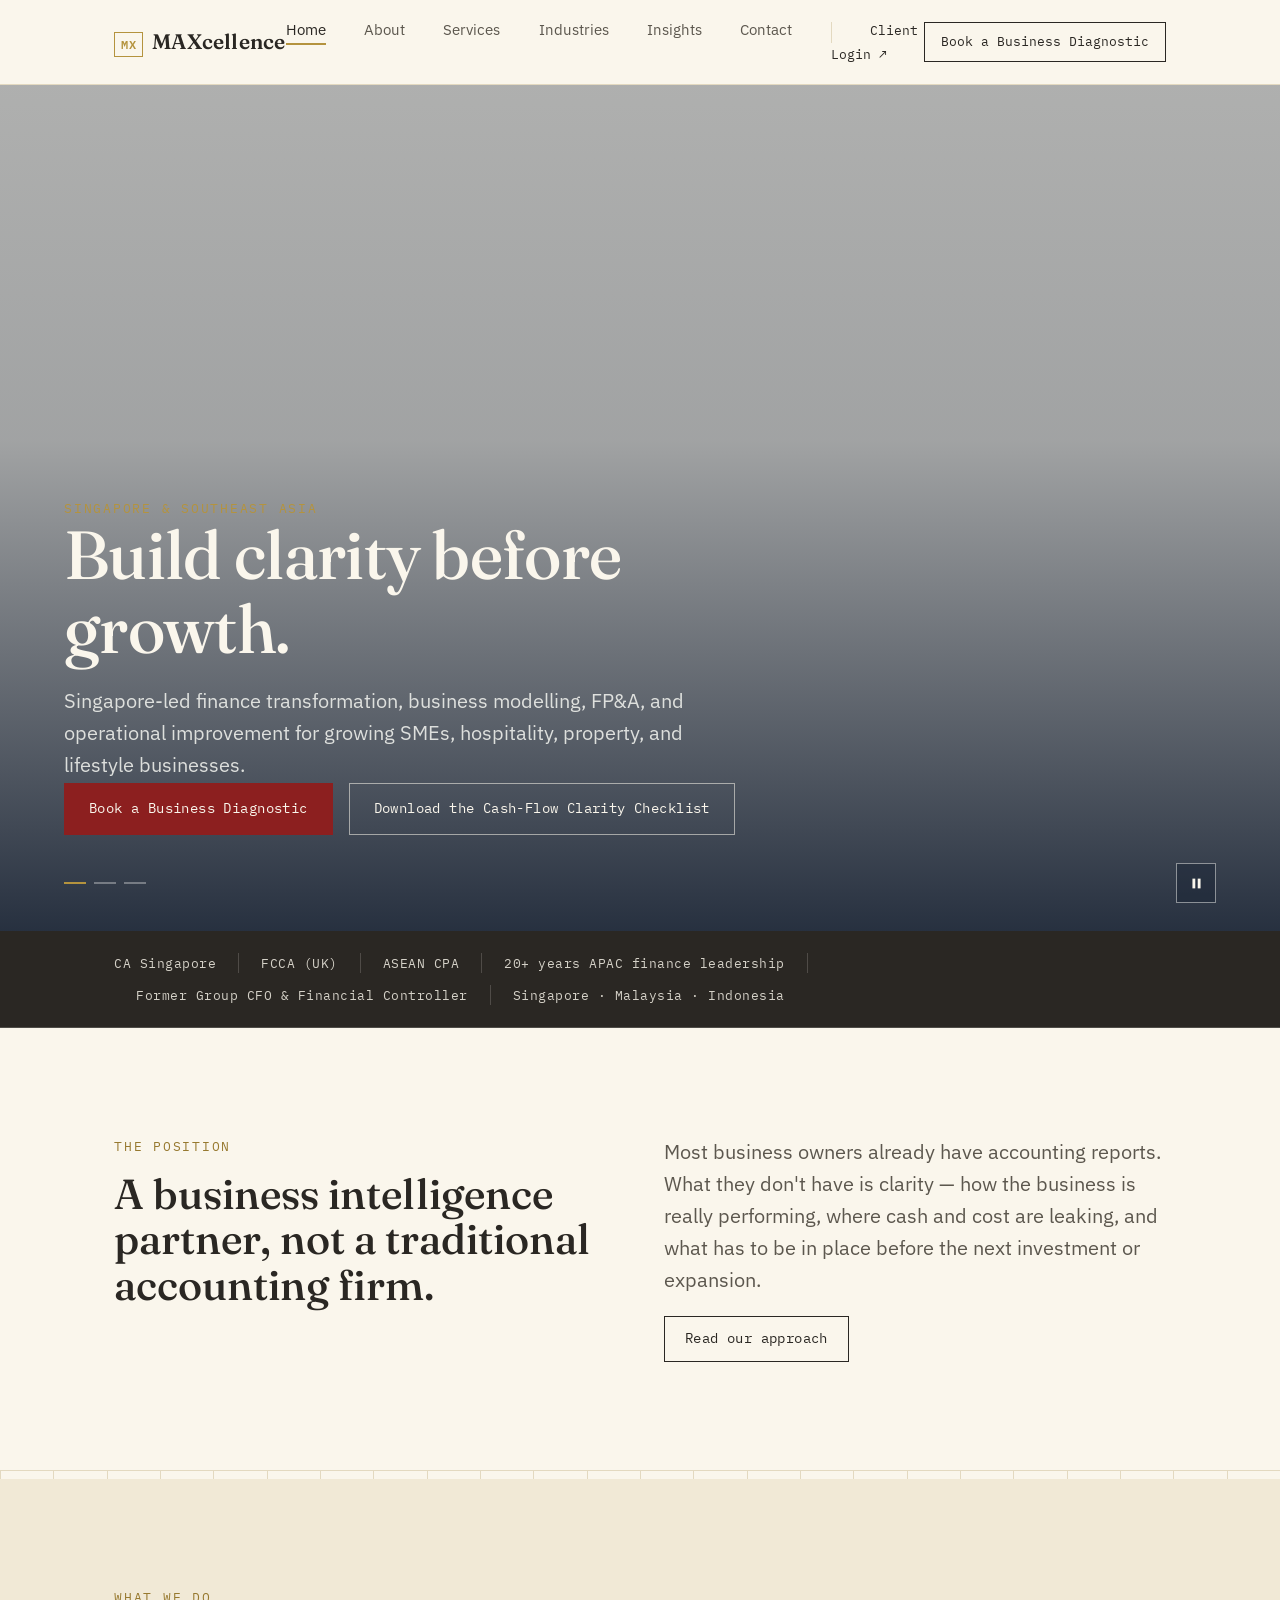
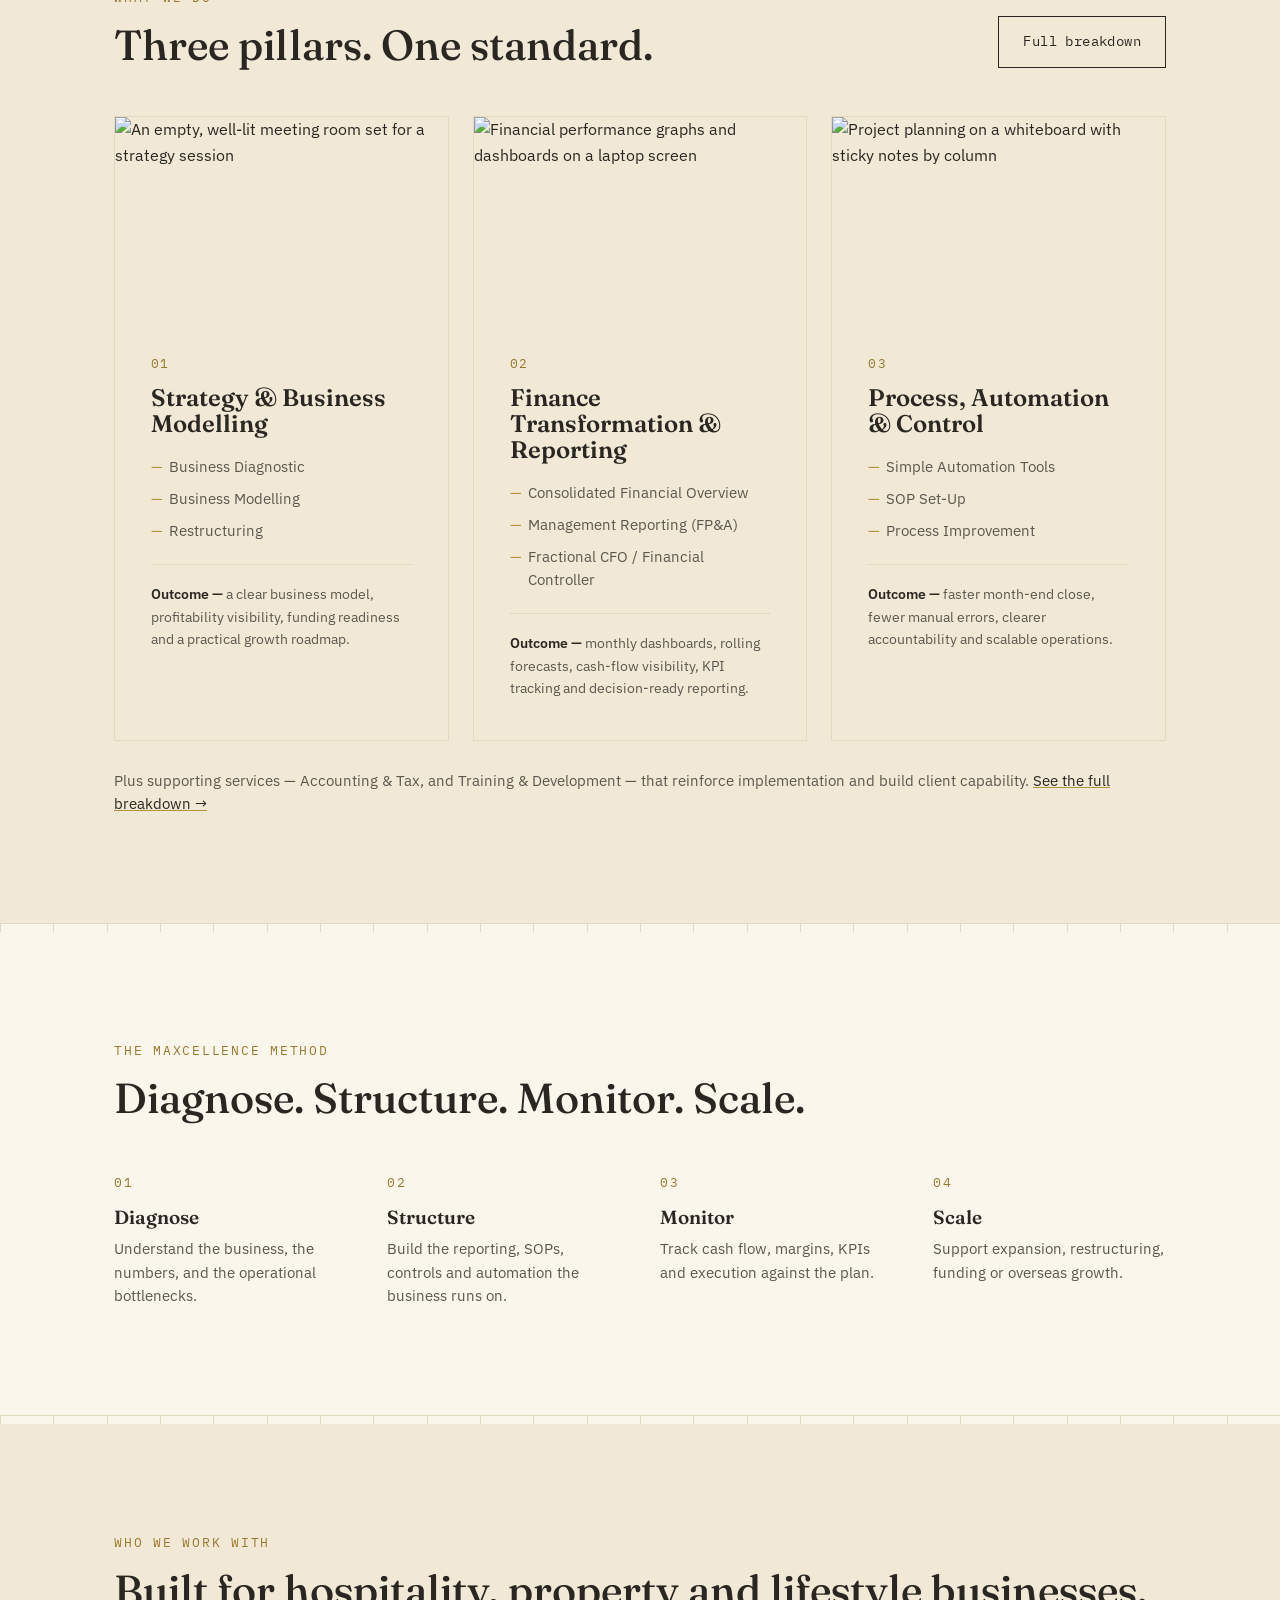
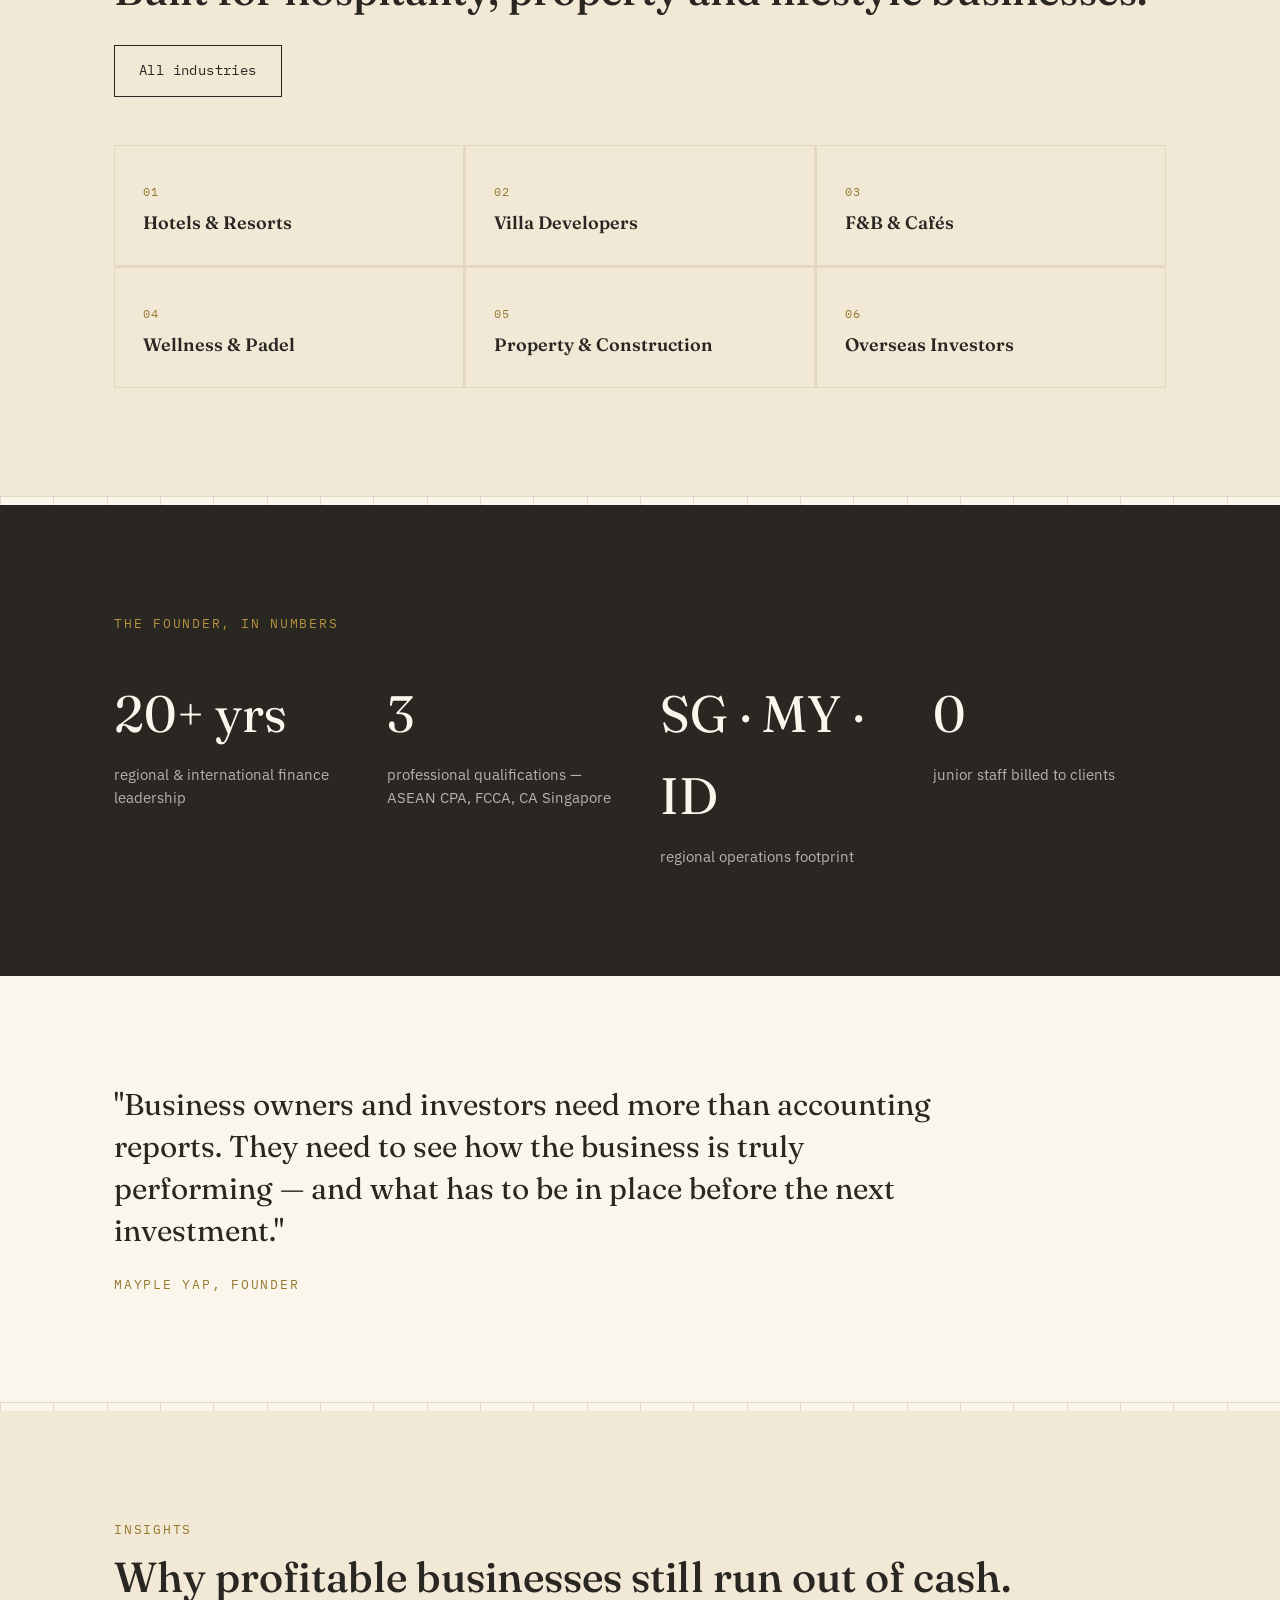
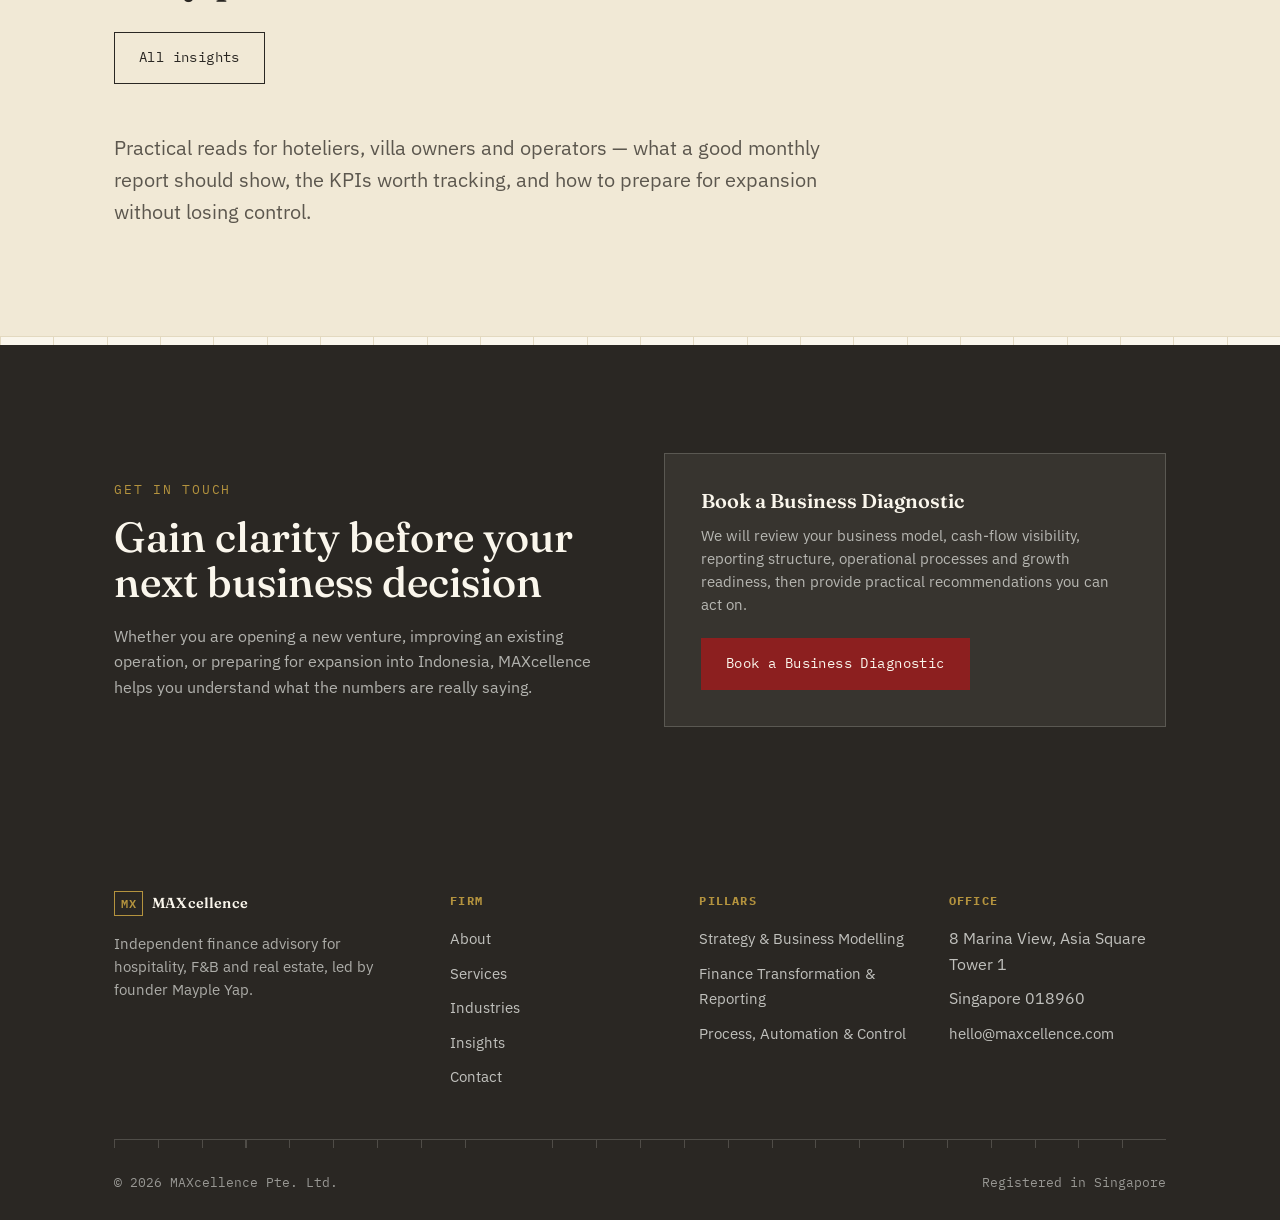
==== index.html @ e2c7b76f "update with photos update with photos" ====
<!DOCTYPE html>
<html lang="en">
<head>
<meta charset="UTF-8">
<meta name="viewport" content="width=device-width, initial-scale=1.0">
<title>MAXcellence — Build Clarity Before Growth</title>
<meta name="description" content="MAXcellence is an independent finance advisory founded by Mayple Yap, helping hoteliers, villa owners, F&amp;B operators and real estate investors build stronger business models and clearer reporting.">
<link rel="stylesheet" href="styles.css">
</head>
<body>

<nav class="site-nav">
  <div class="wrap">
    <a href="index.html" class="brand"><span class="mark">MX</span>MAXcellence</a>
    <ul class="nav-links">
      <li><a href="index.html" class="active">Home</a></li>
      <li><a href="about.html">About</a></li>
      <li><a href="services.html">Services</a></li>
      <li><a href="industries.html">Industries</a></li>
      <li><a href="insights.html">Insights</a></li>
      <li><a href="contact.html">Contact</a></li>
      <li><a href="https://customer.maxcellence.com.sg" target="_blank" rel="noopener" class="nav-login-link">Client Login ↗</a></li>
    </ul>
    <a href="contact.html" class="nav-cta">Book a Business Diagnostic</a>
    <button class="nav-toggle" aria-label="Toggle menu" aria-expanded="false"><span></span><span></span><span></span></button>
  </div>
</nav>

<!-- HERO — three-photo crossfade, full width -->
<header class="hero" id="hero">
  <div class="hero-slide active" style="background-image:url('https://images.unsplash.com/photo-1537136102161-ea2262437412?auto=format&fit=crop&w=2400&q=80');"></div>
  <div class="hero-slide" style="background-image:url('https://images.unsplash.com/photo-1517048676732-d65bc937f952?auto=format&fit=crop&w=2400&q=80');"></div>
  <div class="hero-slide" style="background-image:url('https://images.unsplash.com/photo-1521791136064-7986c2920216?auto=format&fit=crop&w=2400&q=80');"></div>

  <div class="hero-caption">
    <div class="caption-item active">
      <p class="eyebrow on-dark">Singapore &amp; Southeast Asia</p>
      <h1>Build clarity before growth.</h1>
      <p class="lede on-dark">Singapore-led finance transformation, business modelling, FP&amp;A, and operational improvement for growing SMEs, hospitality, property, and lifestyle businesses.</p>
    </div>
    <div class="caption-item">
      <p class="eyebrow on-dark">How Mayple works</p>
      <h1>Every number, explained in plain terms.</h1>
      <p class="lede on-dark">No reports handed off and left unexplained. Every engagement is led personally by the founder — no juniors, no handoffs — until the numbers make sense.</p>
    </div>
    <div class="caption-item">
      <p class="eyebrow on-dark">The founder</p>
      <h1>Two decades of finance leadership, on your side.</h1>
      <p class="lede on-dark">From feasibility studies to fundraising support, every engagement is practical, strategic and implementation-driven — start to finish.</p>
    </div>
  </div>

  <div class="hero-cta">
    <a href="contact.html" class="btn cta-red">Book a Business Diagnostic</a>
    <a href="contact.html#checklist" class="btn outline-on-dark">Download the Cash-Flow Clarity Checklist</a>
  </div>

  <div class="hero-controls">
    <div class="hero-dots">
      <button type="button" class="active" aria-label="Show slide 1"></button>
      <button type="button" aria-label="Show slide 2"></button>
      <button type="button" aria-label="Show slide 3"></button>
    </div>
    <button type="button" class="hero-toggle" id="heroToggle" aria-label="Pause slideshow" aria-pressed="false">
      <svg class="icon-pause" viewBox="0 0 16 16"><rect x="3" y="2" width="3.5" height="12"></rect><rect x="9.5" y="2" width="3.5" height="12"></rect></svg>
      <svg class="icon-play" viewBox="0 0 16 16" style="display:none;"><polygon points="4,2 14,8 4,14"></polygon></svg>
    </button>
  </div>
</header>

<!-- TRUST STRIP -->
<div class="trust-strip">
  <div class="wrap">
    <span>CA Singapore</span>
    <span>FCCA (UK)</span>
    <span>ASEAN CPA</span>
    <span>20+ years APAC finance leadership</span>
    <span>Former Group CFO &amp; Financial Controller</span>
    <span>Singapore · Malaysia · Indonesia</span>
  </div>
</div>

<!-- STANCE -->
<section>
  <div class="wrap grid-2">
    <div class="reveal">
      <p class="eyebrow">The position</p>
      <h2 style="margin-top:16px;">A business intelligence partner, not a traditional accounting firm.</h2>
    </div>
    <div class="reveal">
      <p class="lede">Most business owners already have accounting reports. What they don't have is clarity — how the business is really performing, where cash and cost are leaking, and what has to be in place before the next investment or expansion.</p>
      <p style="margin-top:20px;"><a href="about.html" class="btn" style="padding:11px 20px;">Read our approach</a></p>
    </div>
  </div>
</section>

<div class="ledger"></div>

<!-- PILLARS -->
<section class="section-alt">
  <div class="wrap">
    <div class="section-head reveal">
      <div>
        <p class="eyebrow">What we do</p>
        <h2 style="margin-top:16px;">Three pillars. One standard.</h2>
      </div>
      <a href="services.html" class="btn">Full breakdown</a>
    </div>

    <div class="grid-3" style="background:transparent; gap:24px;">
      <div class="pillar-card reveal">
        <div class="pillar-photo">
          <img src="https://images.unsplash.com/photo-1637665599155-abfcf9fc3f78?auto=format&fit=crop&w=1200&q=80" alt="An empty, well-lit meeting room set for a strategy session" loading="lazy">
        </div>
        <div class="pillar-body">
          <span class="pillar-num">01</span>
          <h3 style="margin-top:12px;">Strategy &amp; Business Modelling</h3>
          <ul>
            <li>Business Diagnostic</li>
            <li>Business Modelling</li>
            <li>Restructuring</li>
          </ul>
          <p class="pillar-outcome"><b>Outcome —</b> a clear business model, profitability visibility, funding readiness and a practical growth roadmap.</p>
        </div>
      </div>
      <div class="pillar-card reveal">
        <div class="pillar-photo">
          <img src="https://images.unsplash.com/photo-1551288049-bebda4e38f71?auto=format&fit=crop&w=1200&q=80" alt="Financial performance graphs and dashboards on a laptop screen" loading="lazy">
        </div>
        <div class="pillar-body">
          <span class="pillar-num">02</span>
          <h3 style="margin-top:12px;">Finance Transformation &amp; Reporting</h3>
          <ul>
            <li>Consolidated Financial Overview</li>
            <li>Management Reporting (FP&amp;A)</li>
            <li>Fractional CFO / Financial Controller</li>
          </ul>
          <p class="pillar-outcome"><b>Outcome —</b> monthly dashboards, rolling forecasts, cash-flow visibility, KPI tracking and decision-ready reporting.</p>
        </div>
      </div>
      <div class="pillar-card reveal">
        <div class="pillar-photo">
          <img src="https://images.unsplash.com/photo-1677506048148-0c914dd8197b?auto=format&fit=crop&w=1200&q=80" alt="Project planning on a whiteboard with sticky notes by column" loading="lazy">
        </div>
        <div class="pillar-body">
          <span class="pillar-num">03</span>
          <h3 style="margin-top:12px;">Process, Automation &amp; Control</h3>
          <ul>
            <li>Simple Automation Tools</li>
            <li>SOP Set-Up</li>
            <li>Process Improvement</li>
          </ul>
          <p class="pillar-outcome"><b>Outcome —</b> faster month-end close, fewer manual errors, clearer accountability and scalable operations.</p>
        </div>
      </div>
    </div>

    <p style="margin-top:28px; color:var(--slate); font-size:14.5px;">Plus supporting services — Accounting &amp; Tax, and Training &amp; Development — that reinforce implementation and build client capability. <a href="services.html" style="color:var(--ink); text-decoration:underline; text-decoration-color:var(--brass);">See the full breakdown →</a></p>
  </div>
</section>

<div class="ledger"></div>

<!-- HOW WE WORK -->
<section>
  <div class="wrap">
    <div class="section-head reveal">
      <div>
        <p class="eyebrow">The MAXcellence Method</p>
        <h2 style="margin-top:16px;">Diagnose. Structure. Monitor. Scale.</h2>
      </div>
    </div>
    <div class="grid-4">
      <div class="reveal">
        <span class="eyebrow">01</span>
        <h3 style="margin-top:12px; font-size:19px;">Diagnose</h3>
        <p style="margin-top:10px; color:var(--slate); font-size:14.5px;">Understand the business, the numbers, and the operational bottlenecks.</p>
      </div>
      <div class="reveal">
        <span class="eyebrow">02</span>
        <h3 style="margin-top:12px; font-size:19px;">Structure</h3>
        <p style="margin-top:10px; color:var(--slate); font-size:14.5px;">Build the reporting, SOPs, controls and automation the business runs on.</p>
      </div>
      <div class="reveal">
        <span class="eyebrow">03</span>
        <h3 style="margin-top:12px; font-size:19px;">Monitor</h3>
        <p style="margin-top:10px; color:var(--slate); font-size:14.5px;">Track cash flow, margins, KPIs and execution against the plan.</p>
      </div>
      <div class="reveal">
        <span class="eyebrow">04</span>
        <h3 style="margin-top:12px; font-size:19px;">Scale</h3>
        <p style="margin-top:10px; color:var(--slate); font-size:14.5px;">Support expansion, restructuring, funding or overseas growth.</p>
      </div>
    </div>
  </div>
</section>

<div class="ledger"></div>

<!-- INDUSTRIES -->
<section class="section-alt">
  <div class="wrap">
    <div class="section-head reveal">
      <div>
        <p class="eyebrow">Who we work with</p>
        <h2 style="margin-top:16px;">Built for hospitality, property and lifestyle businesses.</h2>
      </div>
      <a href="industries.html" class="btn">All industries</a>
    </div>
    <div class="grid-3" style="background:transparent; gap:1px; background-color:var(--line);">
      <div class="industry-tile reveal"><span class="tile-num">01</span><h3 style="margin-top:10px; font-size:18px;">Hotels &amp; Resorts</h3></div>
      <div class="industry-tile reveal"><span class="tile-num">02</span><h3 style="margin-top:10px; font-size:18px;">Villa Developers</h3></div>
      <div class="industry-tile reveal"><span class="tile-num">03</span><h3 style="margin-top:10px; font-size:18px;">F&amp;B &amp; Cafés</h3></div>
      <div class="industry-tile reveal"><span class="tile-num">04</span><h3 style="margin-top:10px; font-size:18px;">Wellness &amp; Padel</h3></div>
      <div class="industry-tile reveal"><span class="tile-num">05</span><h3 style="margin-top:10px; font-size:18px;">Property &amp; Construction</h3></div>
      <div class="industry-tile reveal"><span class="tile-num">06</span><h3 style="margin-top:10px; font-size:18px;">Overseas Investors</h3></div>
    </div>
  </div>
</section>

<div class="ledger"></div>

<!-- PROOF -->
<section class="section-dark">
  <div class="wrap">
    <p class="eyebrow on-dark reveal">The founder, in numbers</p>
    <div class="grid-4" style="margin-top:40px;">
      <div class="reveal">
        <p style="font-family:var(--display); font-size:clamp(36px,4vw,52px); color:var(--paper);">20+ yrs</p>
        <p class="slate-on-dark" style="margin-top:8px; font-size:14.5px;">regional &amp; international finance leadership</p>
      </div>
      <div class="reveal">
        <p style="font-family:var(--display); font-size:clamp(36px,4vw,52px); color:var(--paper);">3</p>
        <p class="slate-on-dark" style="margin-top:8px; font-size:14.5px;">professional qualifications — ASEAN CPA, FCCA, CA Singapore</p>
      </div>
      <div class="reveal">
        <p style="font-family:var(--display); font-size:clamp(36px,4vw,52px); color:var(--paper);">SG · MY · ID</p>
        <p class="slate-on-dark" style="margin-top:8px; font-size:14.5px;">regional operations footprint</p>
      </div>
      <div class="reveal">
        <p style="font-family:var(--display); font-size:clamp(36px,4vw,52px); color:var(--paper);">0</p>
        <p class="slate-on-dark" style="margin-top:8px; font-size:14.5px;">junior staff billed to clients</p>
      </div>
    </div>
  </div>
</section>

<!-- QUOTE -->
<section>
  <div class="wrap">
    <div class="reveal" style="max-width:820px;">
      <p style="font-family:var(--display); font-size:clamp(22px,2.6vw,30px); line-height:1.4; color:var(--ink);">"Business owners and investors need more than accounting reports. They need to see how the business is truly performing — and what has to be in place before the next investment."</p>
      <p class="eyebrow" style="margin-top:22px;">Mayple Yap, Founder</p>
    </div>
  </div>
</section>

<div class="ledger"></div>

<!-- INSIGHTS TEASER -->
<section class="section-alt">
  <div class="wrap">
    <div class="section-head reveal">
      <div>
        <p class="eyebrow">Insights</p>
        <h2 style="margin-top:16px;">Why profitable businesses still run out of cash.</h2>
      </div>
      <a href="insights.html" class="btn">All insights</a>
    </div>
    <p class="lede reveal">Practical reads for hoteliers, villa owners and operators — what a good monthly report should show, the KPIs worth tracking, and how to prepare for expansion without losing control.</p>
  </div>
</section>

<div class="ledger"></div>

<!-- CTA — exact copy from the brief -->
<section class="section-dark">
  <div class="wrap grid-2" style="align-items:center;">
    <div class="reveal">
      <p class="eyebrow on-dark">Get in touch</p>
      <h2 style="margin-top:16px; color:var(--paper);">Gain clarity before your next business decision</h2>
      <p class="slate-on-dark" style="margin-top:18px; max-width:48ch;">Whether you are opening a new venture, improving an existing operation, or preparing for expansion into Indonesia, MAXcellence helps you understand what the numbers are really saying.</p>
    </div>
    <div class="reveal" style="background:rgba(250,246,236,0.06); border:1px solid var(--line-dark); padding:36px;">
      <h3 style="color:var(--paper); font-size:20px;">Book a Business Diagnostic</h3>
      <p class="slate-on-dark" style="margin-top:12px; font-size:14.5px;">We will review your business model, cash-flow visibility, reporting structure, operational processes and growth readiness, then provide practical recommendations you can act on.</p>
      <a href="contact.html" class="btn cta-red" style="margin-top:22px;">Book a Business Diagnostic</a>
    </div>
  </div>
</section>

<footer class="site-footer">
  <div class="wrap">
    <div class="footer-grid">
      <div>
        <a href="index.html" class="brand" style="color:var(--paper);"><span class="mark">MX</span>MAXcellence</a>
        <p style="margin-top:16px; color:rgba(243,244,240,0.65); font-size:14.5px; max-width:32ch;">Independent finance advisory for hospitality, F&amp;B and real estate, led by founder Mayple Yap.</p>
      </div>
      <div>
        <h4>Firm</h4>
        <ul>
          <li><a href="about.html">About</a></li>
          <li><a href="services.html">Services</a></li>
          <li><a href="industries.html">Industries</a></li>
          <li><a href="insights.html">Insights</a></li>
          <li><a href="contact.html">Contact</a></li>
        </ul>
      </div>
      <div>
        <h4>Pillars</h4>
        <ul>
          <li><a href="services.html">Strategy &amp; Business Modelling</a></li>
          <li><a href="services.html">Finance Transformation &amp; Reporting</a></li>
          <li><a href="services.html">Process, Automation &amp; Control</a></li>
        </ul>
      </div>
      <div>
        <h4>Office</h4>
        <ul>
          <li style="color:rgba(243,244,240,0.75);">8 Marina View, Asia Square Tower 1</li>
          <li style="color:rgba(243,244,240,0.75);">Singapore 018960</li>
          <li><a href="mailto:hello@maxcellence.com">hello@maxcellence.com</a></li>
        </ul>
      </div>
    </div>
    <div class="ledger on-dark"></div>
    <div class="footer-bottom">
      <span>© 2026 MAXcellence Pte. Ltd.</span>
      <span>Registered in Singapore</span>
    </div>
  </div>
</footer>

<script src="script.js"></script>
</body>
</html>
---- styles.css ----
/* ============================================================
   MAXCELLENCE — design system
   Deep charcoal + champagne gold on warm ivory, with a single
   corporate-red accent reserved for primary CTAs and ticks.
   Fraunces / IBM Plex Sans / Mono.
   ============================================================ */

@import url('https://fonts.googleapis.com/css2?family=Fraunces:opsz,wght@9..144,400;9..144,500;9..144,600&family=IBM+Plex+Sans:wght@400;500;600&family=IBM+Plex+Mono:wght@400;500&display=swap');

:root{
  --ink:        #2A2723;  /* deep charcoal — text, logo, nav, dark sections */
  --steel:      #443F37;  /* charcoal hover shade */
  --paper:      #FAF6EC;  /* warm ivory background */
  --paper-alt:  #F1E9D6;  /* deeper ivory for alt sections */
  --brass:      #B4933E;  /* champagne gold — dividers, premium highlights */
  --brass-dim:  #97792F;
  --red:        #8C1F1F;  /* corporate red — single accent, primary CTA only */
  --red-dim:    #6E1818;
  --slate:      #5C574E;
  --white:      #FFFFFF;
  --line:       #E3D9C0;
  --line-dark:  rgba(250,246,236,0.18);

  --display: 'Fraunces', serif;
  --body:    'IBM Plex Sans', sans-serif;
  --mono:    'IBM Plex Mono', monospace;

  --max: 1180px;
  --pad: clamp(24px, 5vw, 64px);
}

*, *::before, *::after{ box-sizing: border-box; }
html{ scroll-behavior: smooth; }

body{
  margin: 0;
  background: var(--paper);
  color: var(--ink);
  font-family: var(--body);
  font-size: 16px;
  line-height: 1.6;
  -webkit-font-smoothing: antialiased;
}

img{ max-width: 100%; display: block; }
a{ color: inherit; }

::selection{ background: var(--brass); color: var(--white); }

:focus-visible{
  outline: 2px solid var(--brass);
  outline-offset: 3px;
}

@media (prefers-reduced-motion: reduce){
  *{ animation-duration: 0.001ms !important; animation-iteration-count: 1 !important; transition-duration: 0.001ms !important; scroll-behavior: auto !important; }
}

.wrap{
  max-width: var(--max);
  margin: 0 auto;
  padding-left: var(--pad);
  padding-right: var(--pad);
}

/* ---------- ledger rule — signature divider ----------
   A thin rule with tick marks, standing in for the ruled
   lines of a ledger / docket page. Used wherever the page
   turns from one section of the record to the next. */
.ledger{
  --ticks: 24;
  height: 9px;
  width: 100%;
  background-image: repeating-linear-gradient(
    to right,
    var(--line) 0, var(--line) 1px,
    transparent 1px, transparent calc(100% / var(--ticks))
  );
  background-position: top left;
  background-repeat: no-repeat;
  background-size: 100% 9px;
  border-top: 1px solid var(--line);
  margin: 0;
}
.ledger.on-dark{ border-top-color: var(--line-dark); background-image: repeating-linear-gradient(to right, var(--line-dark) 0, var(--line-dark) 1px, transparent 1px, transparent calc(100% / var(--ticks))); }

/* ---------- eyebrow / index labels ---------- */
.eyebrow{
  font-family: var(--mono);
  font-size: 12.5px;
  letter-spacing: 0.14em;
  text-transform: uppercase;
  color: var(--brass-dim);
}
.eyebrow.on-dark{ color: var(--brass); }

/* ---------- nav ---------- */
.site-nav{
  position: sticky;
  top: 0;
  z-index: 50;
  background: var(--paper);
  border-bottom: 1px solid var(--line);
}
.site-nav .wrap{
  display: flex;
  align-items: center;
  justify-content: space-between;
  height: 84px;
}
.brand{
  font-family: var(--display);
  font-size: 21px;
  font-weight: 600;
  letter-spacing: 0.01em;
  text-decoration: none;
  color: var(--ink);
  display: flex;
  align-items: baseline;
  gap: 9px;
}
.brand .mark{
  font-family: var(--mono);
  font-size: 12px;
  color: var(--brass);
  border: 1px solid var(--brass);
  padding: 2px 6px;
  letter-spacing: 0.05em;
}
.nav-links{
  display: flex;
  gap: clamp(20px, 3vw, 40px);
  list-style: none;
  margin: 0; padding: 0;
  font-size: 14.5px;
}
.nav-links a{
  text-decoration: none;
  color: var(--slate);
  position: relative;
  padding-bottom: 4px;
  transition: color 0.2s ease;
}
.nav-links a:hover{ color: var(--ink); }
.nav-links a.active{ color: var(--ink); }
.nav-links a.active::after{
  content: '';
  position: absolute;
  left: 0; right: 0; bottom: -2px;
  height: 2px;
  background: var(--brass);
}
.nav-login-link{
  font-family: var(--mono) !important;
  font-size: 13px !important;
  color: var(--ink) !important;
  border-left: 1px solid var(--line);
  padding-left: clamp(20px, 3vw, 40px) !important;
}
.nav-login-link:hover{ color: var(--red) !important; }
@media (max-width: 860px){
  .nav-login-link{ border-left: none; padding-left: 0 !important; }
}
.nav-cta{
  font-family: var(--mono);
  font-size: 13px;
  text-decoration: none;
  color: var(--ink);
  border: 1px solid var(--ink);
  padding: 9px 16px;
  transition: background 0.2s ease, color 0.2s ease;
  white-space: nowrap;
}
.nav-cta:hover{ background: var(--ink); color: var(--paper); }

.nav-toggle{
  display: none;
  background: none;
  border: 1px solid var(--line);
  width: 40px; height: 40px;
  cursor: pointer;
  flex-direction: column;
  align-items: center;
  justify-content: center;
  gap: 4px;
}
.nav-toggle span{ width: 18px; height: 1.5px; background: var(--ink); }

@media (max-width: 860px){
  .nav-links, .nav-cta{ display: none; }
  .nav-toggle{ display: flex; }
  .site-nav.open .nav-links{
    display: flex;
    flex-direction: column;
    position: absolute;
    top: 84px; left: 0; right: 0;
    background: var(--paper);
    border-bottom: 1px solid var(--line);
    padding: 24px var(--pad) 8px;
    gap: 18px;
  }
  .site-nav.open .nav-cta{
    display: inline-flex;
    margin: 0 var(--pad) 24px;
    position: absolute;
    top: calc(84px + 210px);
    left: 0;
    justify-content: center;
  }
}

/* ---------- headings / type scale ---------- */
h1, h2, h3{
  font-family: var(--display);
  font-weight: 500;
  color: var(--ink);
  margin: 0;
  line-height: 1.08;
}
h1{ font-size: clamp(40px, 6vw, 68px); font-weight: 500; letter-spacing: -0.01em; }
h2{ font-size: clamp(28px, 3.6vw, 42px); }
h3{ font-size: clamp(20px, 2vw, 24px); font-weight: 600; }
p{ margin: 0; }
.lede{
  font-size: clamp(17px, 1.6vw, 20px);
  color: var(--slate);
  max-width: 62ch;
}

/* ---------- buttons ---------- */
.btn{
  display: inline-flex;
  align-items: center;
  gap: 10px;
  font-family: var(--mono);
  font-size: 13.5px;
  letter-spacing: 0.03em;
  text-decoration: none;
  padding: 14px 24px;
  border: 1px solid var(--ink);
  color: var(--ink);
  transition: background 0.2s ease, color 0.2s ease, border-color 0.2s ease;
}
.btn:hover{ background: var(--ink); color: var(--paper); }
.btn.primary{ background: var(--ink); color: var(--paper); }
.btn.primary:hover{ background: var(--steel); border-color: var(--steel); }
.btn.on-dark{ border-color: var(--line-dark); color: var(--paper); }
.btn.on-dark:hover{ background: var(--paper); color: var(--ink); }
.btn.cta-red{ background: var(--red); border-color: var(--red); color: var(--paper); }
.btn.cta-red:hover{ background: var(--red-dim); border-color: var(--red-dim); }
.btn.outline-on-dark{ border-color: rgba(250,246,236,0.55); color: var(--paper); background: transparent; }
.btn.outline-on-dark:hover{ background: rgba(250,246,236,0.12); border-color: var(--paper); }

/* ---------- sections ---------- */
section{ padding: clamp(56px, 9vw, 108px) 0; }
.section-alt{ background: var(--paper-alt); }
.section-dark{ background: var(--ink); color: var(--paper); }
.section-dark .slate-on-dark{ color: rgba(243,244,240,0.68); }

.section-head{
  display: flex;
  justify-content: space-between;
  align-items: flex-end;
  gap: 32px;
  flex-wrap: wrap;
  margin-bottom: 48px;
}

/* ---------- footer ---------- */
.site-footer{
  background: var(--ink);
  color: var(--paper);
  padding: 56px 0 28px;
}
.footer-grid{
  display: grid;
  grid-template-columns: 1.4fr 1fr 1fr 1fr;
  gap: 32px;
  padding-bottom: 40px;
}
.footer-grid h4{
  font-family: var(--mono);
  font-size: 12px;
  letter-spacing: 0.1em;
  text-transform: uppercase;
  color: var(--brass);
  margin: 0 0 16px;
}
.footer-grid ul{ list-style: none; margin: 0; padding: 0; }
.footer-grid li{ margin-bottom: 9px; }
.footer-grid a{ text-decoration: none; color: rgba(243,244,240,0.75); font-size: 14.5px; transition: color 0.2s ease; }
.footer-grid a:hover{ color: var(--paper); }
.footer-bottom{
  display: flex;
  justify-content: space-between;
  align-items: center;
  padding-top: 24px;
  font-family: var(--mono);
  font-size: 12.5px;
  color: rgba(243,244,240,0.55);
  flex-wrap: wrap;
  gap: 12px;
}
@media (max-width: 760px){
  .footer-grid{ grid-template-columns: 1fr 1fr; }
}

/* ---------- reveal-on-scroll ---------- */
.reveal{
  opacity: 0;
  transform: translateY(14px);
  transition: opacity 0.7s ease, transform 0.7s ease;
}
.reveal.in{ opacity: 1; transform: translateY(0); }

/* ---------- utility ---------- */
.grid-2{ display: grid; grid-template-columns: 1fr 1fr; gap: 48px; }
.grid-3{ display: grid; grid-template-columns: repeat(3, 1fr); gap: 1px; background: var(--line); }
.grid-4{ display: grid; grid-template-columns: repeat(4, 1fr); gap: 40px; }
@media (max-width: 860px){
  .grid-2{ grid-template-columns: 1fr; }
  .grid-3{ grid-template-columns: 1fr; }
  .grid-4{ grid-template-columns: 1fr 1fr; }
}
@media (max-width: 560px){
  .grid-4{ grid-template-columns: 1fr; }
}

/* ============================================================
   HERO SLIDESHOW — full-width crossfading photos with per-slide
   captions. JS toggles an "active" class every 4s; CSS just
   handles the crossfade transition and control styling.
   ============================================================ */
.hero{
  position: relative;
  height: 94vh;
  min-height: 620px;
  max-height: 960px;
  overflow: hidden;
  color: var(--paper);
}
.hero-slide{
  position: absolute;
  inset: 0;
  background-size: cover;
  background-position: center;
  opacity: 0;
  transition: opacity 1s ease;
}
.hero-slide.active{ opacity: 1; }

.hero::before{
  content: '';
  position: absolute;
  inset: 0;
  background: linear-gradient(180deg, rgba(16,27,45,0.32) 0%, rgba(16,27,45,0.38) 42%, rgba(16,27,45,0.90) 100%);
  z-index: 1;
}

.hero-caption{ position: absolute; inset: 0; z-index: 2; }
.caption-item{
  position: absolute;
  inset: 0;
  display: flex;
  flex-direction: column;
  justify-content: flex-end;
  padding: var(--pad);
  padding-bottom: 150px;
  opacity: 0;
  transition: opacity 0.8s ease;
}
.caption-item.active{ opacity: 1; }
.caption-item h1{ color: var(--paper); max-width: 17ch; }
.caption-item .lede{ color: rgba(243,244,240,0.86); margin-top: 20px; max-width: 52ch; }

.hero-cta{
  position: absolute;
  left: 0; right: 0; bottom: 0;
  z-index: 3;
  padding: var(--pad);
  padding-top: 0;
  padding-bottom: 96px;
  display: flex;
  gap: 16px;
  flex-wrap: wrap;
}

/* controls row: dots (left) + play/pause (right) */
.hero-controls{
  position: absolute;
  left: 0; right: 0; bottom: 0;
  z-index: 4;
  padding: 0 var(--pad) 28px;
  display: flex;
  align-items: center;
  justify-content: space-between;
}
.hero-dots{ display: flex; gap: 8px; }
.hero-dots button{
  width: 22px; height: 2px;
  padding: 0;
  border: 0;
  background: rgba(243,244,240,0.35);
  cursor: pointer;
  transition: background 0.2s ease;
}
.hero-dots button.active{ background: var(--brass); }

.hero-toggle{
  width: 40px; height: 40px;
  border: 1px solid rgba(243,244,240,0.5);
  background: rgba(16,27,45,0.35);
  color: var(--paper);
  display: flex;
  align-items: center;
  justify-content: center;
  cursor: pointer;
  transition: background 0.2s ease, border-color 0.2s ease;
}
.hero-toggle:hover{ background: rgba(16,27,45,0.55); border-color: var(--paper); }
.hero-toggle svg{ width: 13px; height: 13px; fill: var(--paper); }

@media (max-width: 760px){
  .hero{ height: 100vh; min-height: 580px; }
  .caption-item{ padding-bottom: 168px; }
  .hero-cta{ padding-bottom: 108px; }
}

/* ---------- service showcase: alternating photo + copy ---------- */
.service-row{
  display: grid;
  grid-template-columns: 1fr 1fr;
  border-top: 1px solid var(--line);
}
.service-row:last-child{ border-bottom: 1px solid var(--line); }
.service-row .service-photo{ position: relative; min-height: 380px; overflow: hidden; }
.service-row .service-photo img{
  width: 100%; height: 100%;
  object-fit: cover;
  position: absolute; inset: 0;
}
.service-row .service-text{
  padding: 56px clamp(24px,5vw,64px);
  display: flex;
  flex-direction: column;
  justify-content: center;
}
.service-row.reverse .service-photo{ order: 2; }
.service-row.reverse .service-text{ order: 1; }

@media (max-width: 860px){
  .service-row, .service-row.reverse{ grid-template-columns: 1fr; }
  .service-row .service-photo, .service-row.reverse .service-photo{ order: 1; min-height: 260px; }
  .service-row .service-text, .service-row.reverse .service-text{ order: 2; padding: 40px var(--pad); }
}

/* ---------- trust strip: credentials bar below hero ---------- */
.trust-strip{
  background: var(--ink);
  border-bottom: 1px solid var(--line-dark);
}
.trust-strip .wrap{
  display: flex;
  flex-wrap: wrap;
  gap: 12px 0;
  padding-top: 22px;
  padding-bottom: 22px;
}
.trust-strip span{
  font-family: var(--mono);
  font-size: 12.5px;
  letter-spacing: 0.04em;
  color: rgba(250,246,236,0.82);
  padding: 0 22px;
  border-right: 1px solid var(--line-dark);
  white-space: nowrap;
}
.trust-strip span:last-child{ border-right: none; }
.trust-strip span:first-child{ padding-left: 0; }
@media (max-width: 860px){
  .trust-strip span{ padding: 0 14px; border-right: none; }
}

/* ---------- pillar cards (services overview) ---------- */
.pillar-card{
  background: var(--paper-alt);
  border: 1px solid var(--line);
  padding: 0 0 40px;
  display: flex;
  flex-direction: column;
  height: 100%;
  overflow: hidden;
}
.pillar-card .pillar-photo{
  aspect-ratio: 16/10;
  overflow: hidden;
}
.pillar-card .pillar-photo img{
  width: 100%; height: 100%;
  object-fit: cover;
  display: block;
}
.pillar-card .pillar-body{ padding: 28px 36px 0; display: flex; flex-direction: column; flex: 1; }
.pillar-card .pillar-num{
  font-family: var(--mono);
  font-size: 12.5px;
  color: var(--brass-dim);
  letter-spacing: 0.1em;
}
.pillar-card ul{ list-style: none; margin: 18px 0 0; padding: 0; display: flex; flex-direction: column; gap: 9px; }
.pillar-card li{ padding-left: 18px; position: relative; color: var(--slate); font-size: 14.5px; }
.pillar-card li::before{ content: '—'; position: absolute; left: 0; color: var(--brass); }
.pillar-card .pillar-outcome{
  margin-top: 22px;
  padding-top: 18px;
  border-top: 1px solid var(--line);
  font-size: 14px;
  color: var(--slate);
}
.pillar-card .pillar-outcome b{ color: var(--ink); font-weight: 600; }

/* ---------- industry tiles ---------- */
.industry-tile{
  background: var(--paper-alt);
  border: 1px solid var(--line);
  padding: 32px 28px;
  transition: border-color 0.2s ease, background 0.2s ease;
}
.industry-tile:hover{ border-color: var(--brass); background: var(--white); }
.industry-tile .tile-num{
  font-family: var(--mono);
  font-size: 12px;
  color: var(--brass-dim);
  letter-spacing: 0.08em;
}

/* ---------- insight / article cards ---------- */
.insight-card{
  border-top: 1px solid var(--line);
  padding: 30px 0;
  display: grid;
  grid-template-columns: 100px 1fr;
  gap: 24px;
  align-items: baseline;
}
.insight-card:last-child{ border-bottom: 1px solid var(--line); }
.insight-card .insight-tag{
  font-family: var(--mono);
  font-size: 12px;
  color: var(--brass-dim);
  letter-spacing: 0.06em;
}
@media (max-width: 640px){
  .insight-card{ grid-template-columns: 1fr; gap: 8px; }
}
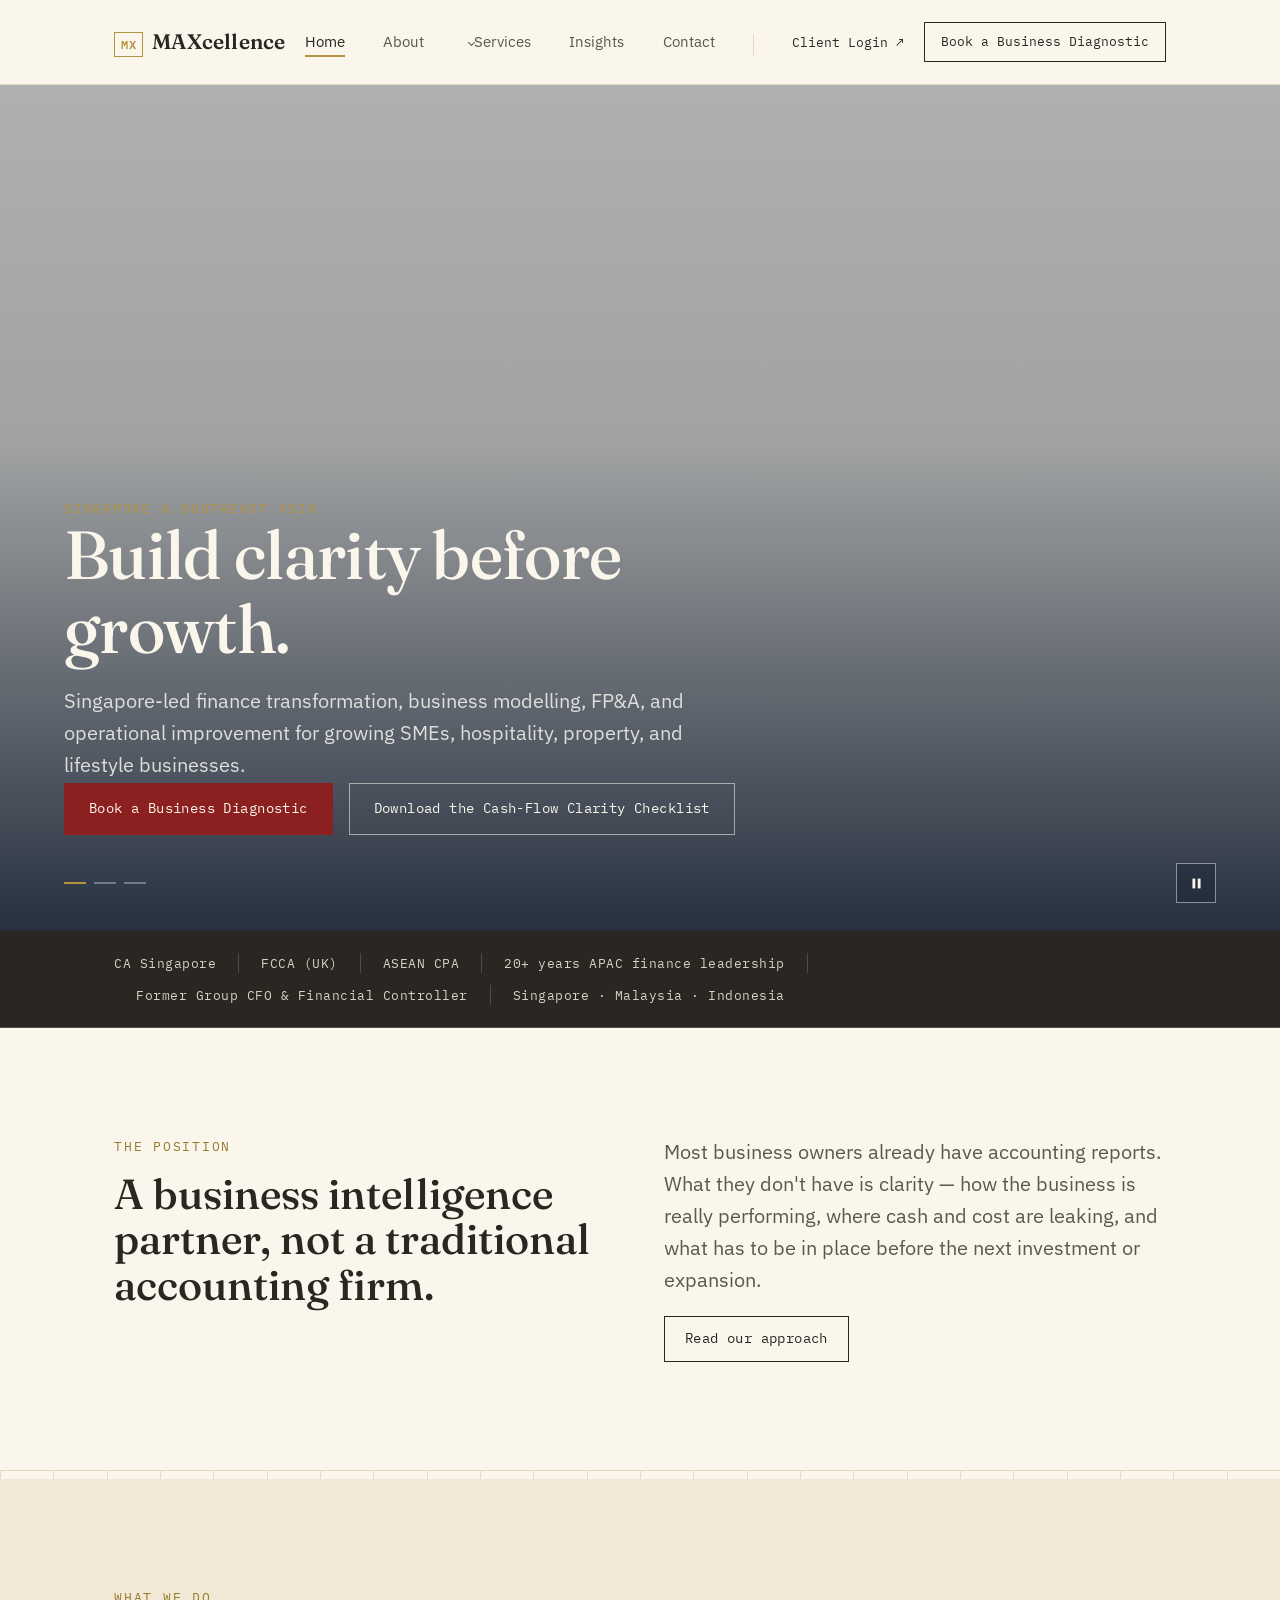
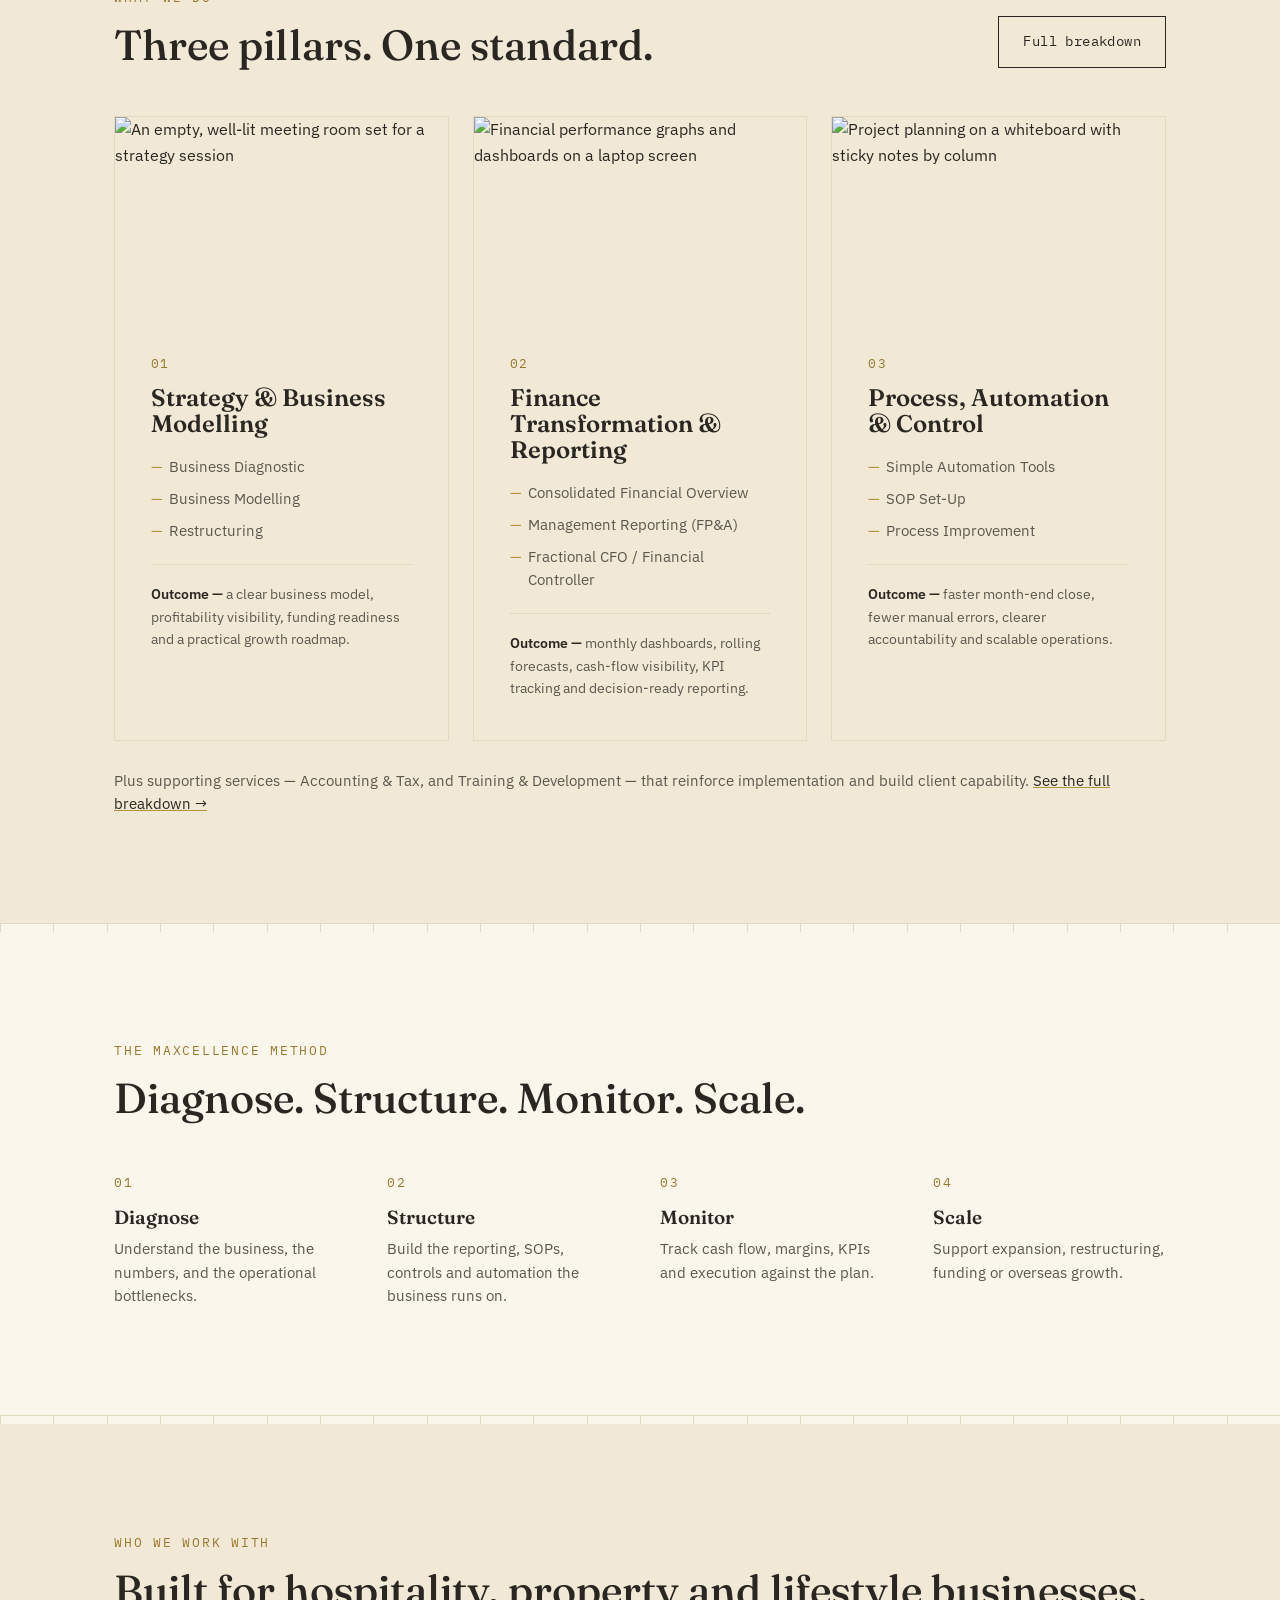
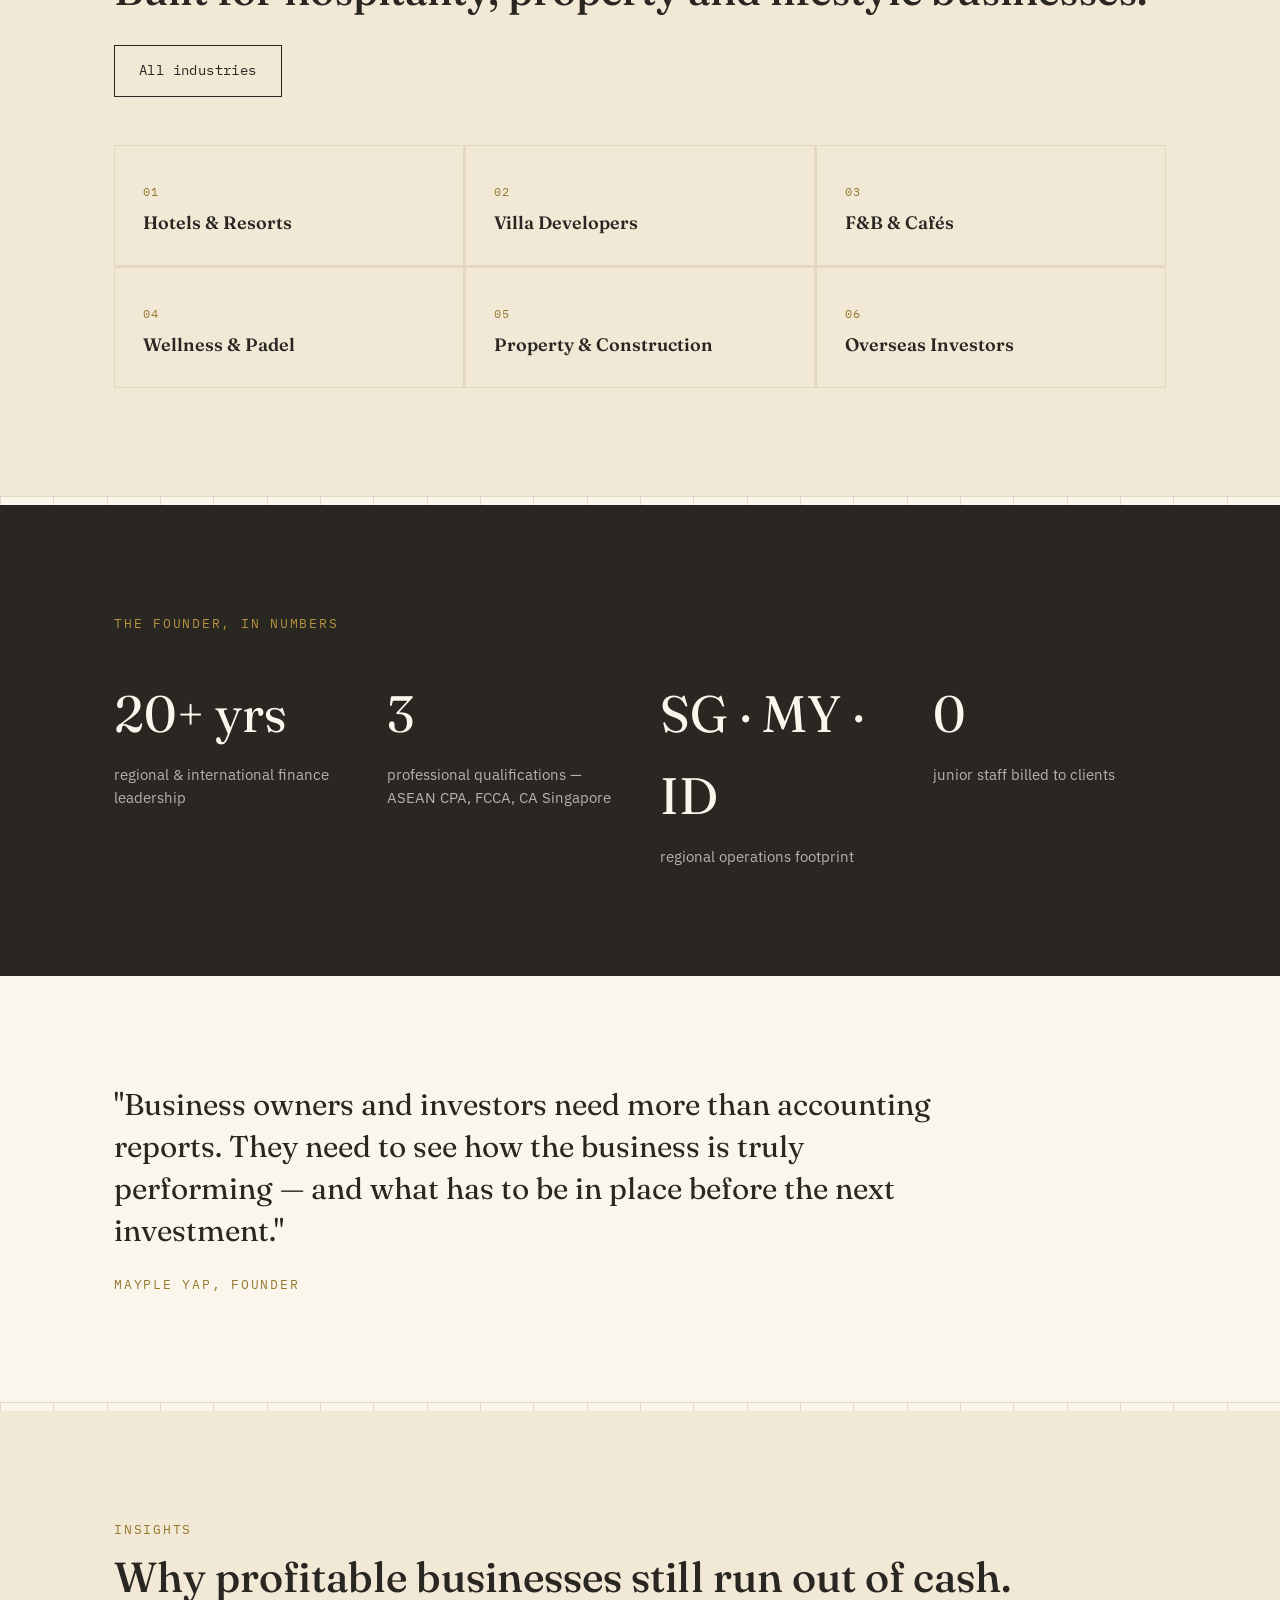
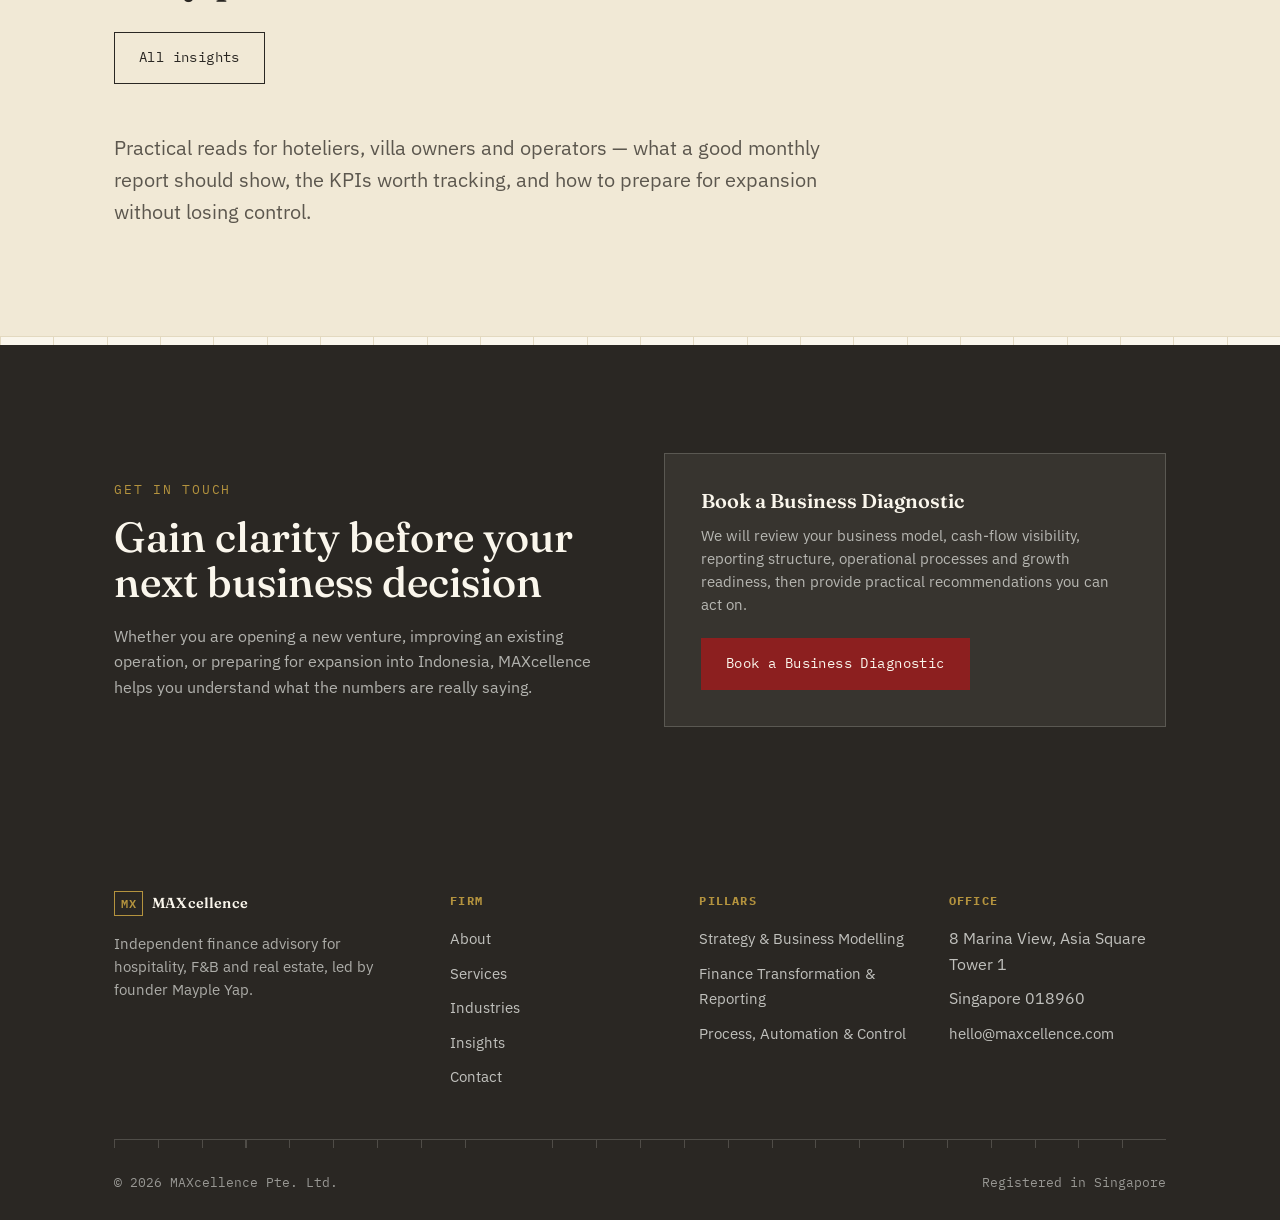
==== commit 7c237531: "reduce tabs reduce tabs" ====
--- a/index.html
+++ b/index.html
@@ -12,16 +12,23 @@
 <nav class="site-nav">
   <div class="wrap">
     <a href="index.html" class="brand"><span class="mark">MX</span>MAXcellence</a>
+    <div class="nav-panel">
     <ul class="nav-links">
       <li><a href="index.html" class="active">Home</a></li>
       <li><a href="about.html">About</a></li>
-      <li><a href="services.html">Services</a></li>
-      <li><a href="industries.html">Industries</a></li>
+      <li class="has-dropdown">
+        <a href="services.html">Services</a>
+        <ul class="dropdown">
+          <li><a href="services.html">What We Do</a></li>
+          <li><a href="industries.html">Industries</a></li>
+        </ul>
+      </li>
       <li><a href="insights.html">Insights</a></li>
       <li><a href="contact.html">Contact</a></li>
       <li><a href="https://customer.maxcellence.com.sg" target="_blank" rel="noopener" class="nav-login-link">Client Login ↗</a></li>
     </ul>
     <a href="contact.html" class="nav-cta">Book a Business Diagnostic</a>
+    </div>
     <button class="nav-toggle" aria-label="Toggle menu" aria-expanded="false"><span></span><span></span><span></span></button>
   </div>
 </nav>
--- a/styles.css
+++ b/styles.css
@@ -150,6 +150,44 @@
   height: 2px;
   background: var(--brass);
 }
+
+/* ---------- nav dropdown: groups related pages under one tab ---------- */
+.has-dropdown{ position: relative; }
+.has-dropdown > a::before{
+  content: '';
+  display: inline-block;
+  width: 5px; height: 5px;
+  margin-left: 6px;
+  border-right: 1.5px solid currentColor;
+  border-bottom: 1.5px solid currentColor;
+  transform: translateY(-2px) rotate(45deg);
+}
+.dropdown{
+  display: none;
+  list-style: none;
+  margin: 0;
+  padding: 8px 0;
+  position: absolute;
+  top: 100%;
+  left: -18px;
+  min-width: 220px;
+  background: var(--paper);
+  border: 1px solid var(--line);
+  box-shadow: 0 12px 28px rgba(42,39,35,0.12);
+  z-index: 60;
+}
+.has-dropdown:hover .dropdown,
+.has-dropdown:focus-within .dropdown{ display: block; }
+.dropdown a{
+  display: block;
+  padding: 11px 18px;
+  font-size: 14px;
+  color: var(--slate);
+  text-decoration: none;
+  white-space: nowrap;
+}
+.dropdown a:hover, .dropdown a.active{ background: var(--paper-alt); color: var(--ink); }
+
 .nav-login-link{
   font-family: var(--mono) !important;
   font-size: 13px !important;
@@ -158,7 +196,7 @@
   padding-left: clamp(20px, 3vw, 40px) !important;
 }
 .nav-login-link:hover{ color: var(--red) !important; }
-@media (max-width: 860px){
+@media (max-width: 1180px){
   .nav-login-link{ border-left: none; padding-left: 0 !important; }
 }
 .nav-cta{
@@ -186,27 +224,43 @@
 }
 .nav-toggle span{ width: 18px; height: 1.5px; background: var(--ink); }
 
-@media (max-width: 860px){
+.nav-panel{ display: contents; }
+
+@media (max-width: 1180px){
   .nav-links, .nav-cta{ display: none; }
   .nav-toggle{ display: flex; }
-  .site-nav.open .nav-links{
+  .site-nav.open .nav-panel{
     display: flex;
     flex-direction: column;
     position: absolute;
     top: 84px; left: 0; right: 0;
+    max-height: calc(100vh - 84px);
+    overflow-y: auto;
     background: var(--paper);
     border-bottom: 1px solid var(--line);
-    padding: 24px var(--pad) 8px;
+    padding: 24px var(--pad) 28px;
+    gap: 22px;
+  }
+  .site-nav.open .nav-links{
+    display: flex;
+    flex-direction: column;
     gap: 18px;
   }
   .site-nav.open .nav-cta{
     display: inline-flex;
-    margin: 0 var(--pad) 24px;
-    position: absolute;
-    top: calc(84px + 210px);
-    left: 0;
     justify-content: center;
   }
+  .has-dropdown > a::before{ display: none; }
+  .dropdown{
+    display: block;
+    position: static;
+    border: none;
+    box-shadow: none;
+    background: transparent;
+    padding: 10px 0 0 18px;
+    min-width: 0;
+  }
+  .dropdown a{ padding: 8px 0; font-size: 14px; }
 }
 
 /* ---------- headings / type scale ---------- */
@@ -317,10 +371,15 @@
 .grid-2{ display: grid; grid-template-columns: 1fr 1fr; gap: 48px; }
 .grid-3{ display: grid; grid-template-columns: repeat(3, 1fr); gap: 1px; background: var(--line); }
 .grid-4{ display: grid; grid-template-columns: repeat(4, 1fr); gap: 40px; }
+@media (max-width: 1024px){
+  .grid-3{ grid-template-columns: repeat(2, 1fr); }
+}
 @media (max-width: 860px){
   .grid-2{ grid-template-columns: 1fr; }
+  .grid-4{ grid-template-columns: 1fr 1fr; }
+}
+@media (max-width: 640px){
   .grid-3{ grid-template-columns: 1fr; }
-  .grid-4{ grid-template-columns: 1fr 1fr; }
 }
 @media (max-width: 560px){
   .grid-4{ grid-template-columns: 1fr; }
@@ -454,7 +513,16 @@
   .service-row .service-text, .service-row.reverse .service-text{ order: 2; padding: 40px var(--pad); }
 }
 
-/* ---------- trust strip: credentials bar below hero ---------- */
+/* ---------- method step rows (services page) ---------- */
+.method-step{
+  display: grid;
+  grid-template-columns: 120px 1fr;
+  gap: 32px;
+  padding: 32px 0;
+}
+@media (max-width: 640px){
+  .method-step{ grid-template-columns: 1fr; gap: 8px; padding: 24px 0; }
+}
 .trust-strip{
   background: var(--ink);
   border-bottom: 1px solid var(--line-dark);
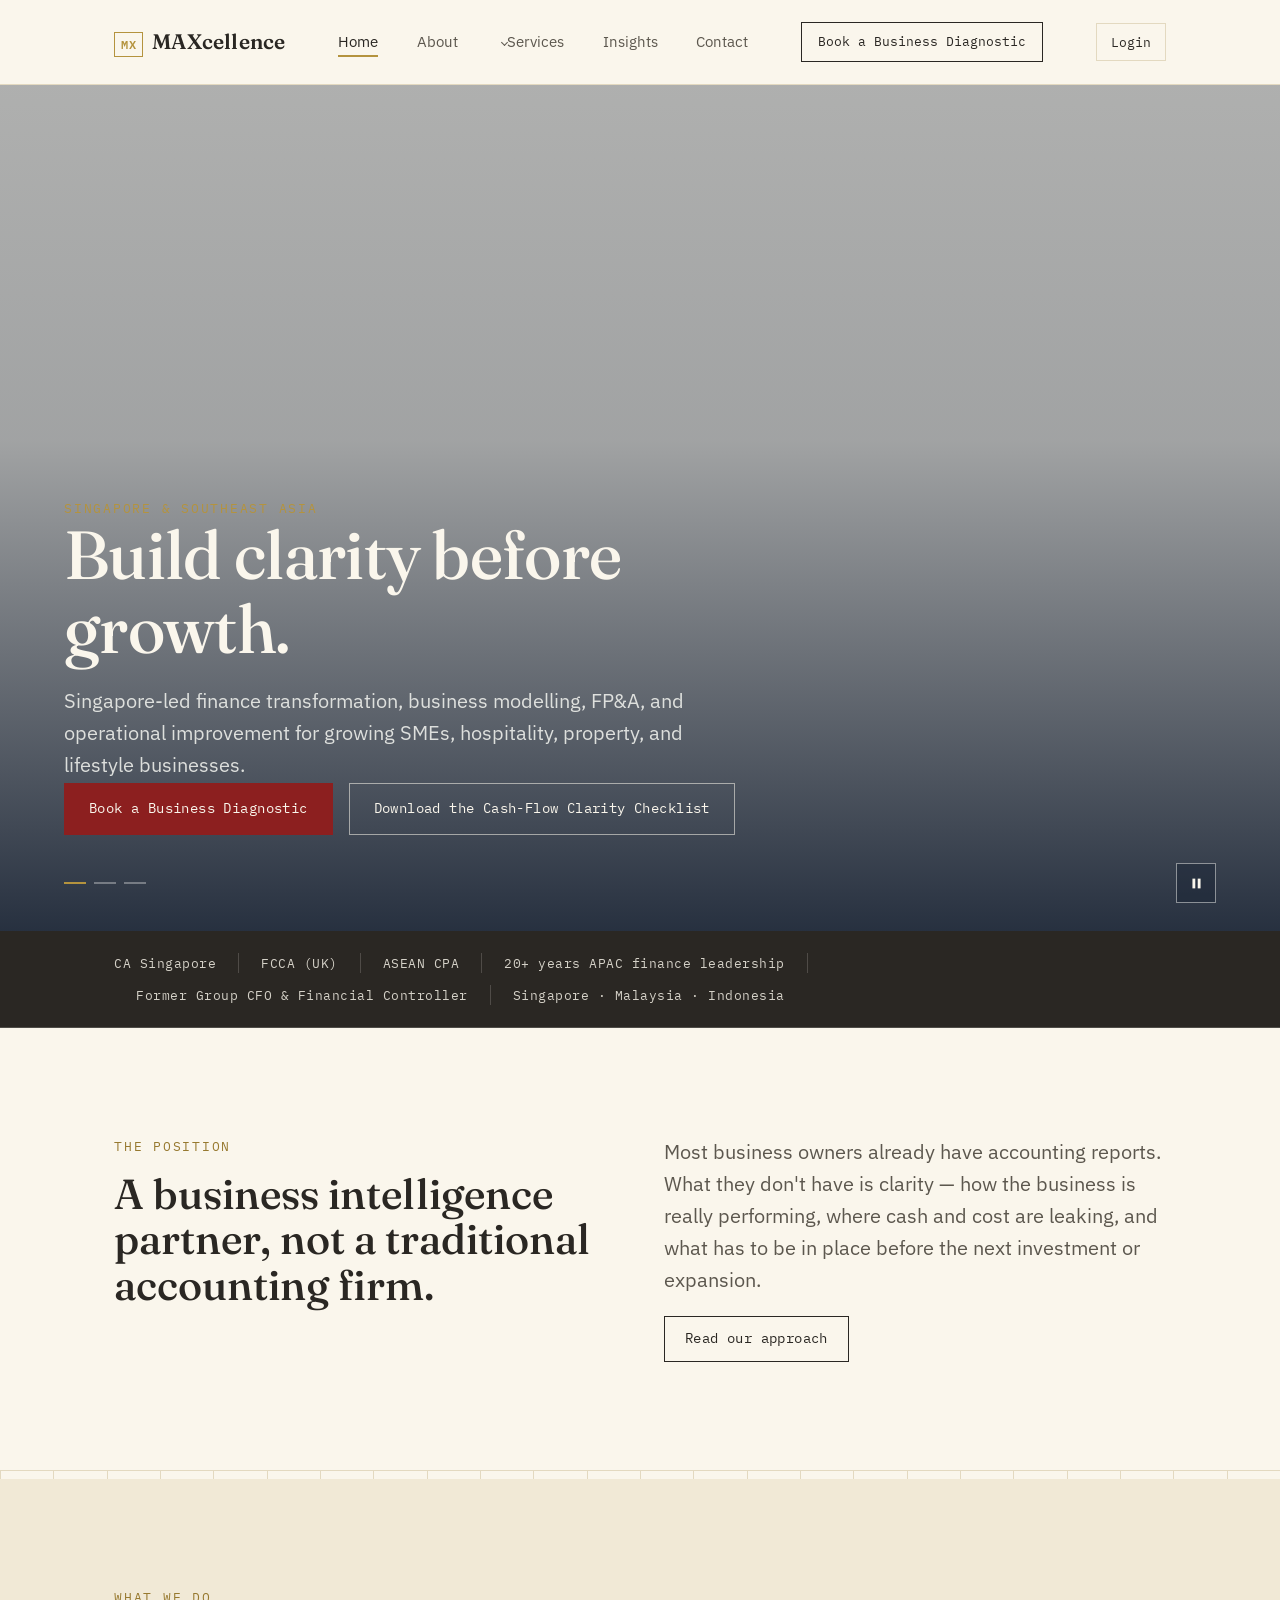
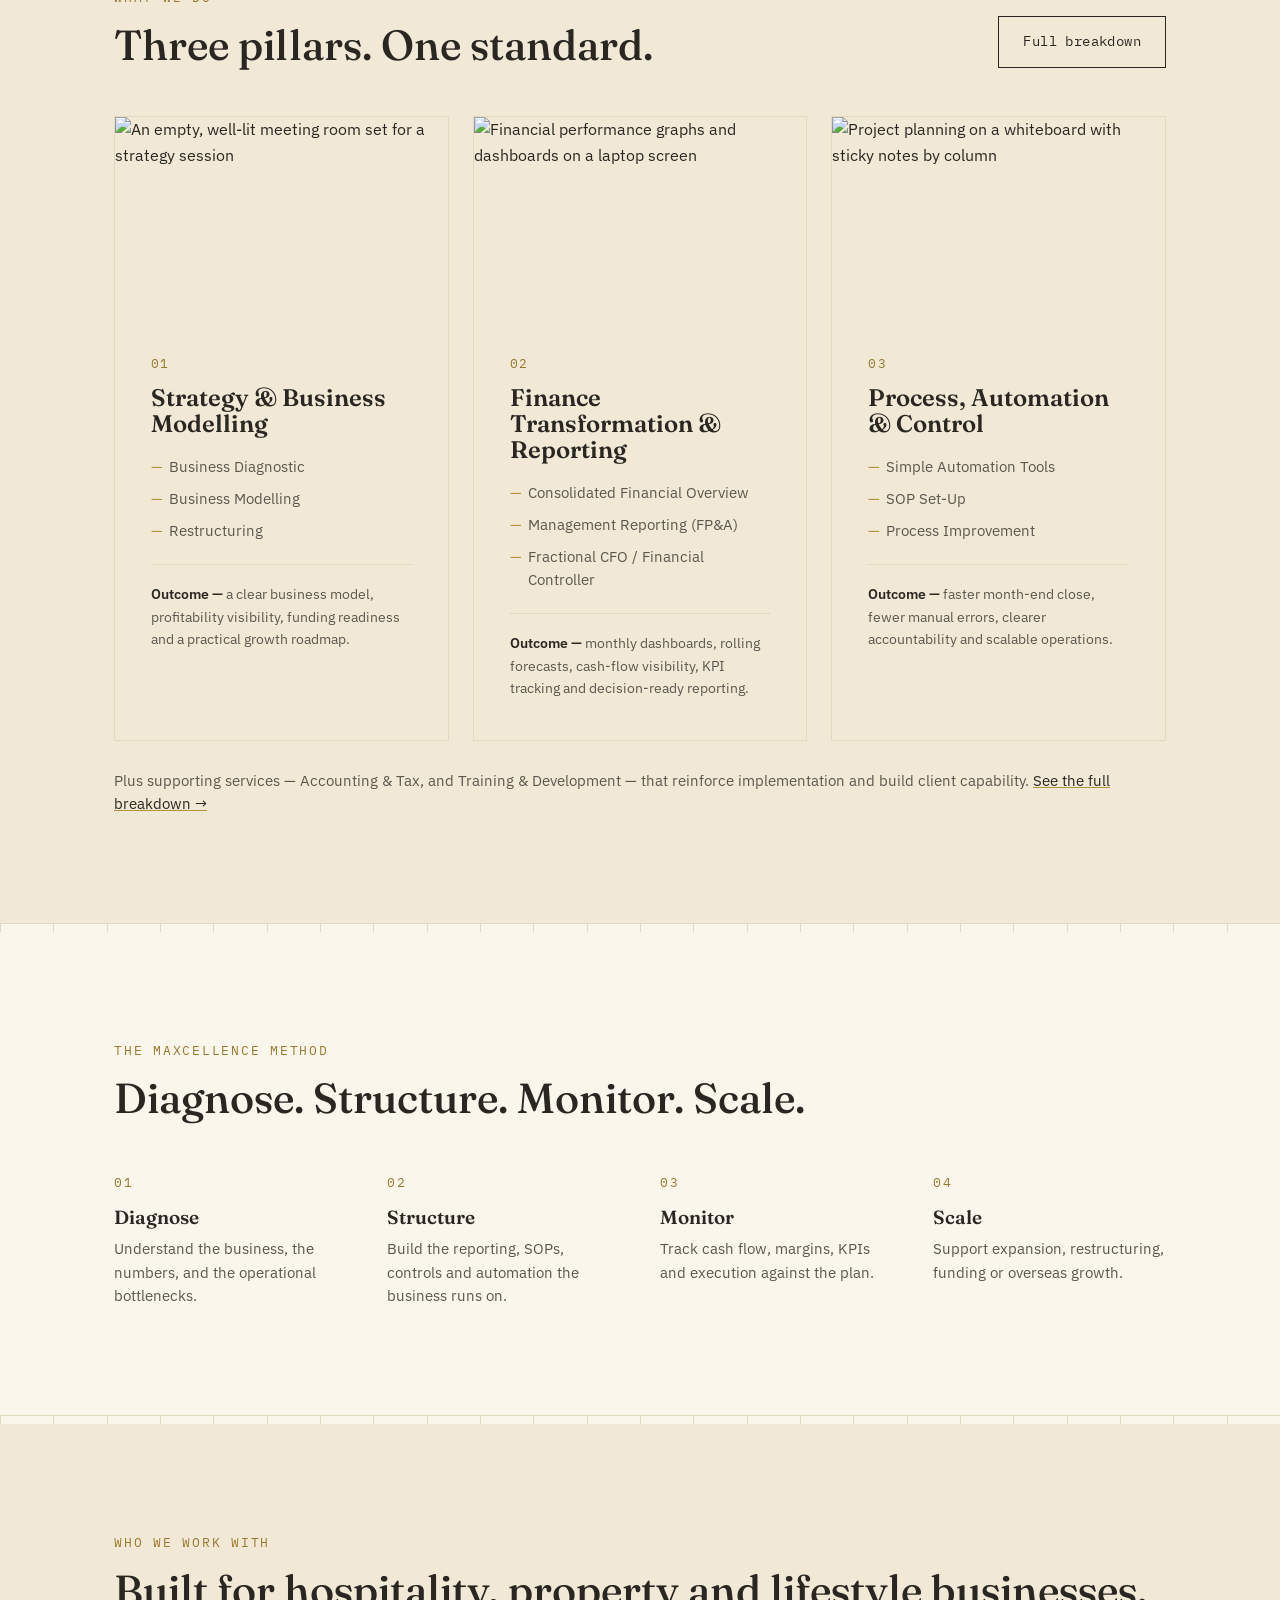
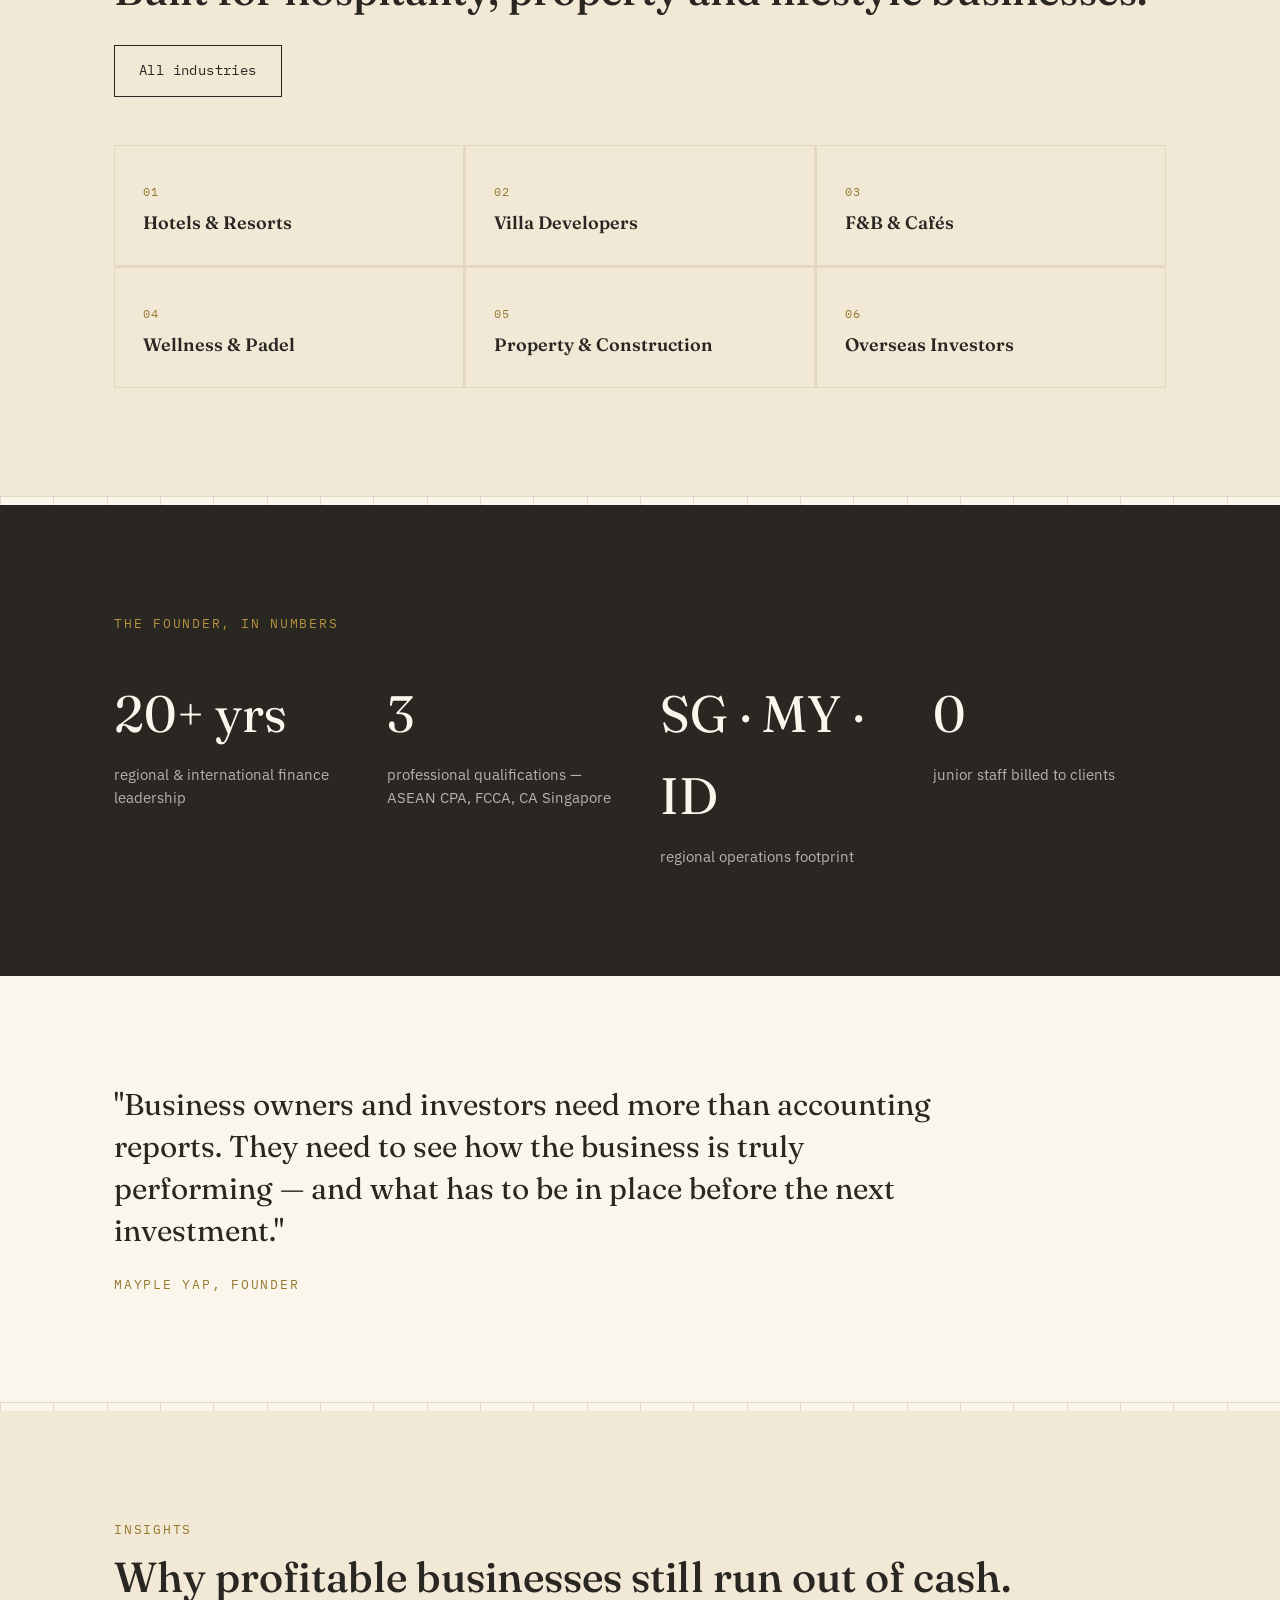
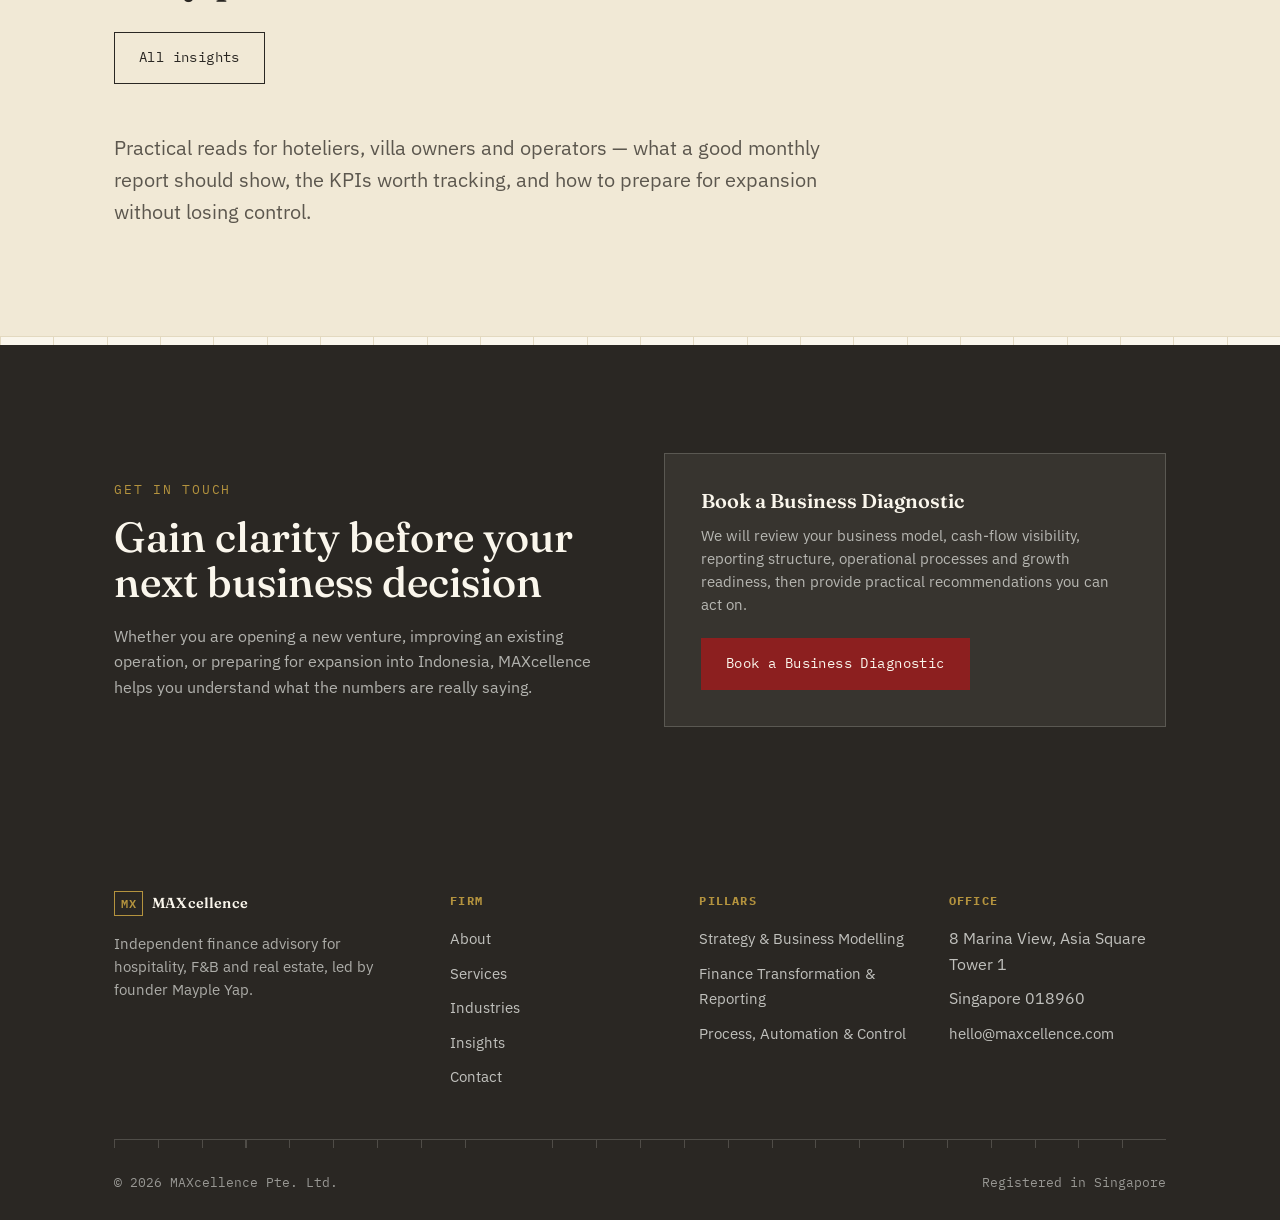
==== commit df80eb60: "less sign in less sign in" ====
--- a/index.html
+++ b/index.html
@@ -25,10 +25,10 @@
       </li>
       <li><a href="insights.html">Insights</a></li>
       <li><a href="contact.html">Contact</a></li>
-      <li><a href="https://customer.maxcellence.com.sg" target="_blank" rel="noopener" class="nav-login-link">Client Login ↗</a></li>
     </ul>
     <a href="contact.html" class="nav-cta">Book a Business Diagnostic</a>
     </div>
+    <a href="https://customer.maxcellence.com.sg" target="_blank" rel="noopener" class="nav-login-btn">Login</a>
     <button class="nav-toggle" aria-label="Toggle menu" aria-expanded="false"><span></span><span></span><span></span></button>
   </div>
 </nav>
--- a/styles.css
+++ b/styles.css
@@ -188,16 +188,19 @@
 }
 .dropdown a:hover, .dropdown a.active{ background: var(--paper-alt); color: var(--ink); }
 
-.nav-login-link{
-  font-family: var(--mono) !important;
-  font-size: 13px !important;
-  color: var(--ink) !important;
-  border-left: 1px solid var(--line);
-  padding-left: clamp(20px, 3vw, 40px) !important;
-}
-.nav-login-link:hover{ color: var(--red) !important; }
+.nav-login-btn{
+  font-family: var(--mono);
+  font-size: 12.5px;
+  color: var(--ink);
+  text-decoration: none;
+  border: 1px solid var(--line);
+  padding: 8px 14px;
+  white-space: nowrap;
+  transition: border-color 0.2s ease, color 0.2s ease, background 0.2s ease;
+}
+.nav-login-btn:hover{ border-color: var(--red); color: var(--red); }
 @media (max-width: 1180px){
-  .nav-login-link{ border-left: none; padding-left: 0 !important; }
+  .nav-login-btn{ margin-left: auto; margin-right: 12px; padding: 7px 12px; }
 }
 .nav-cta{
   font-family: var(--mono);
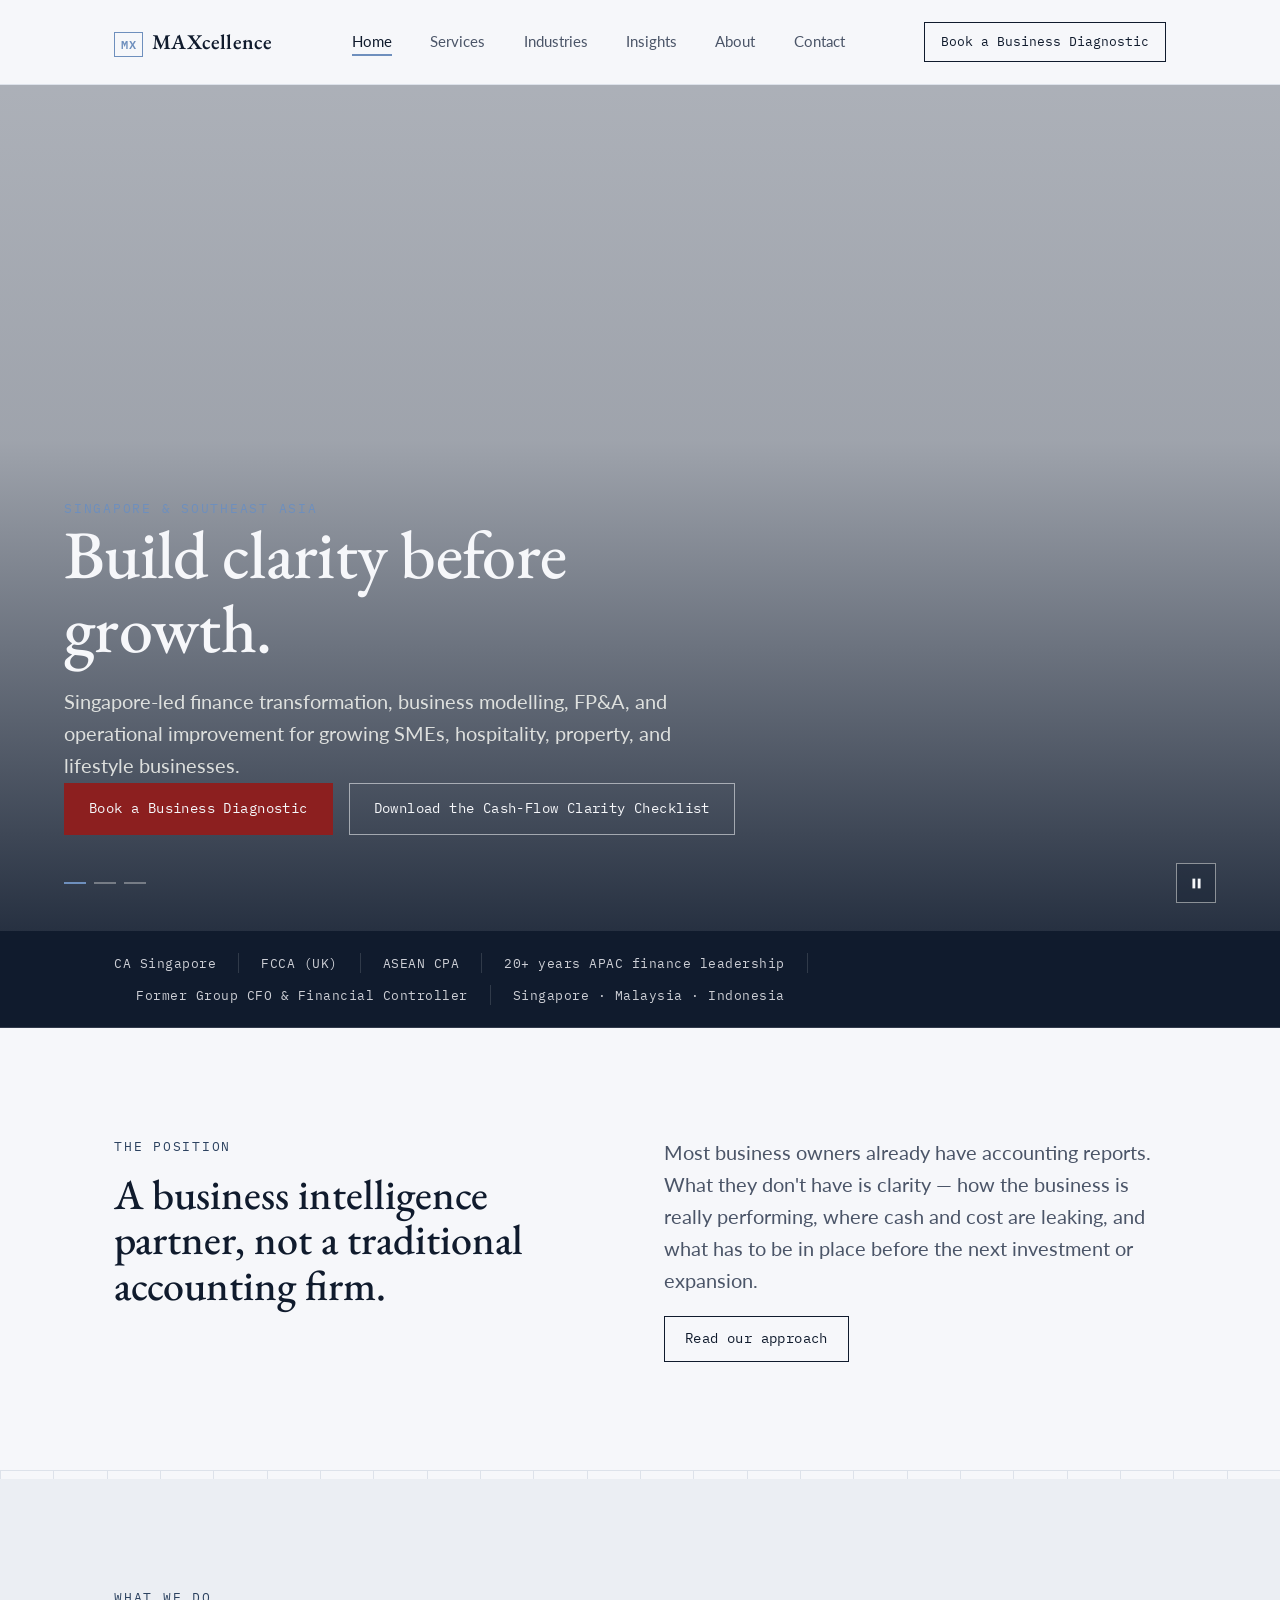
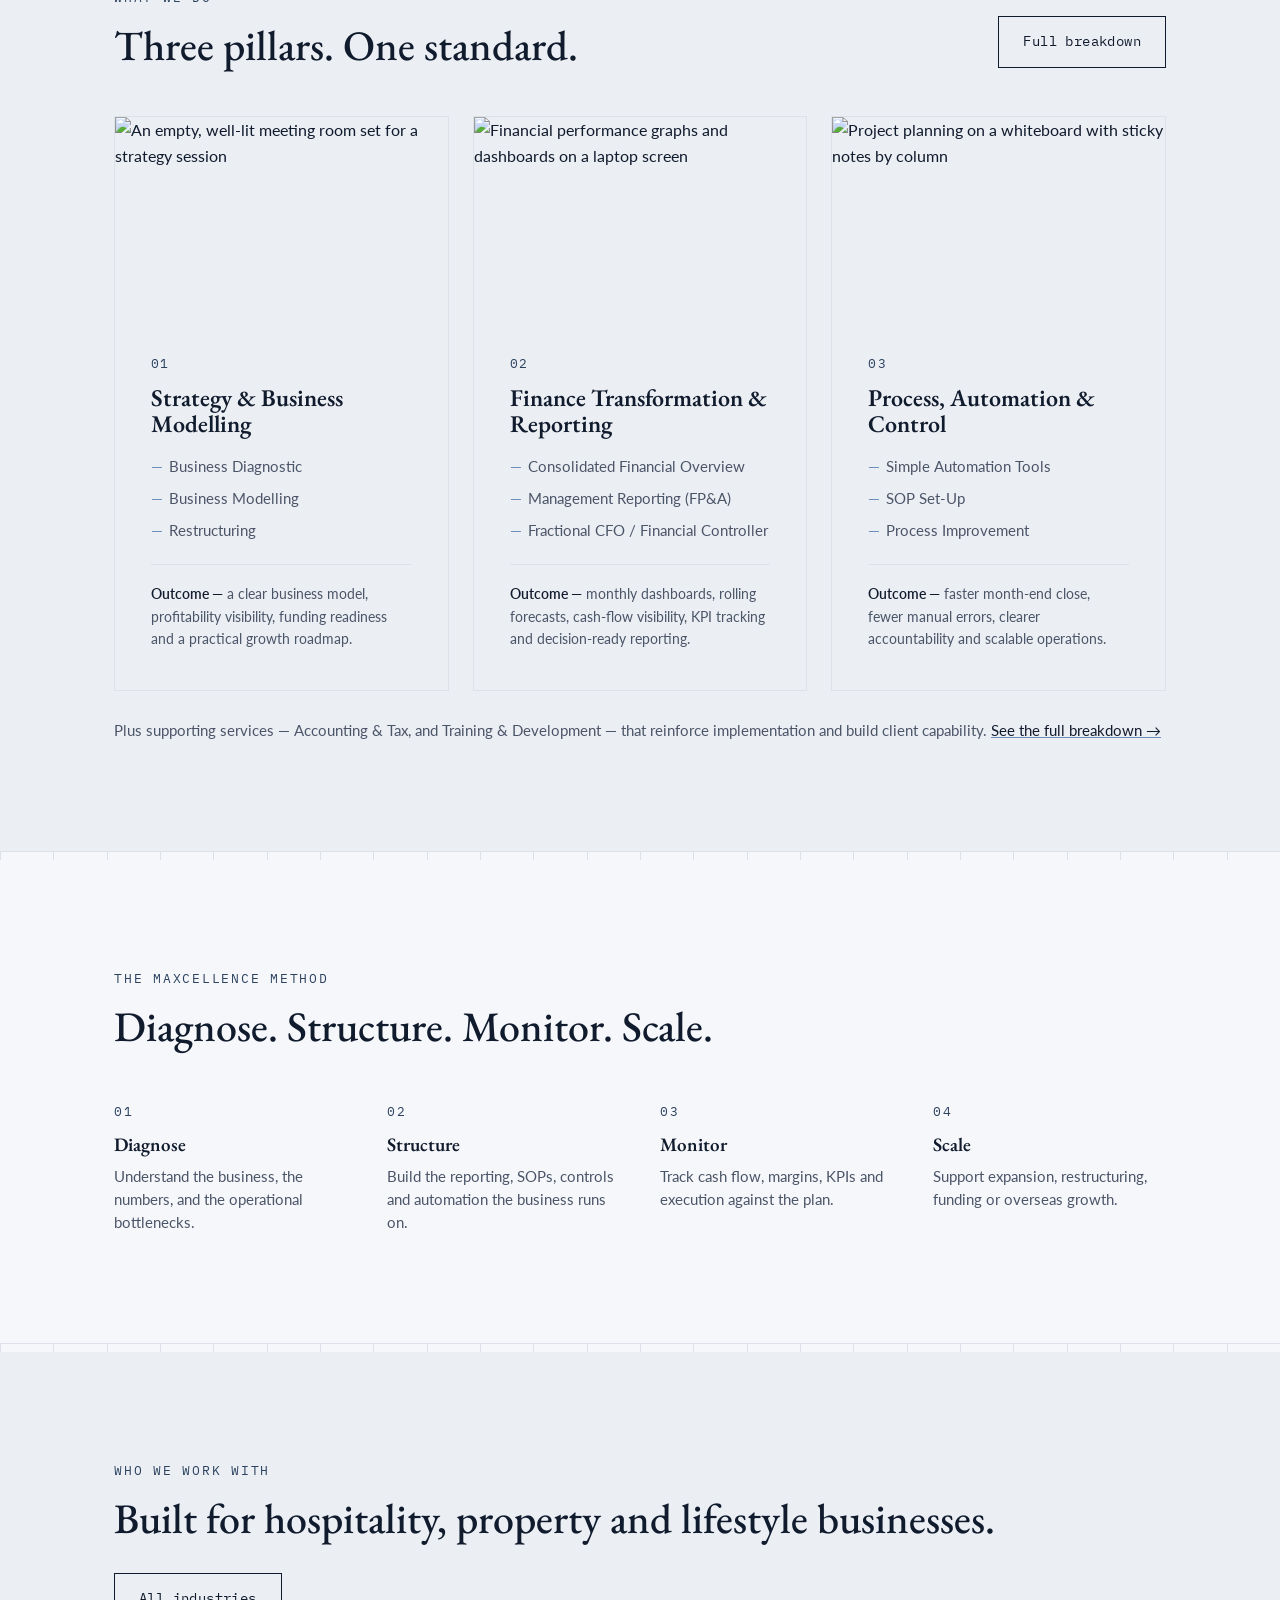
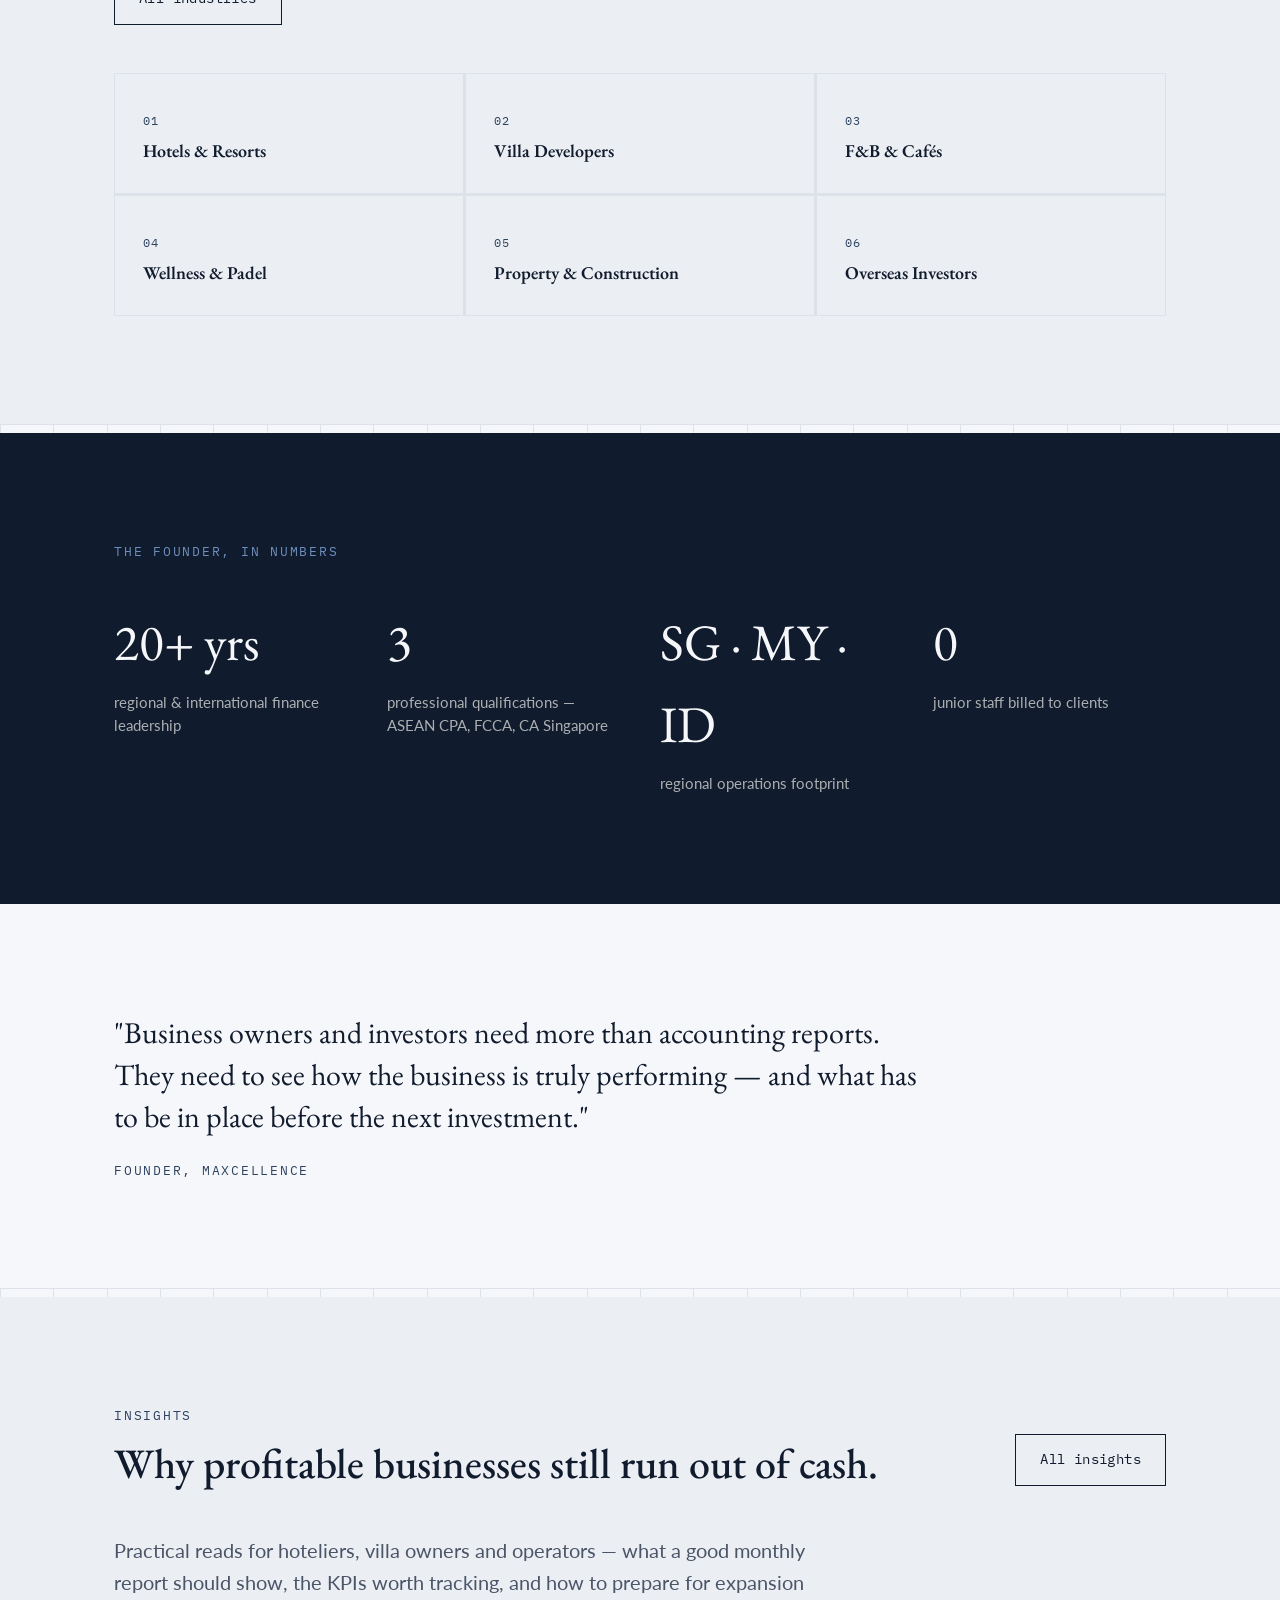
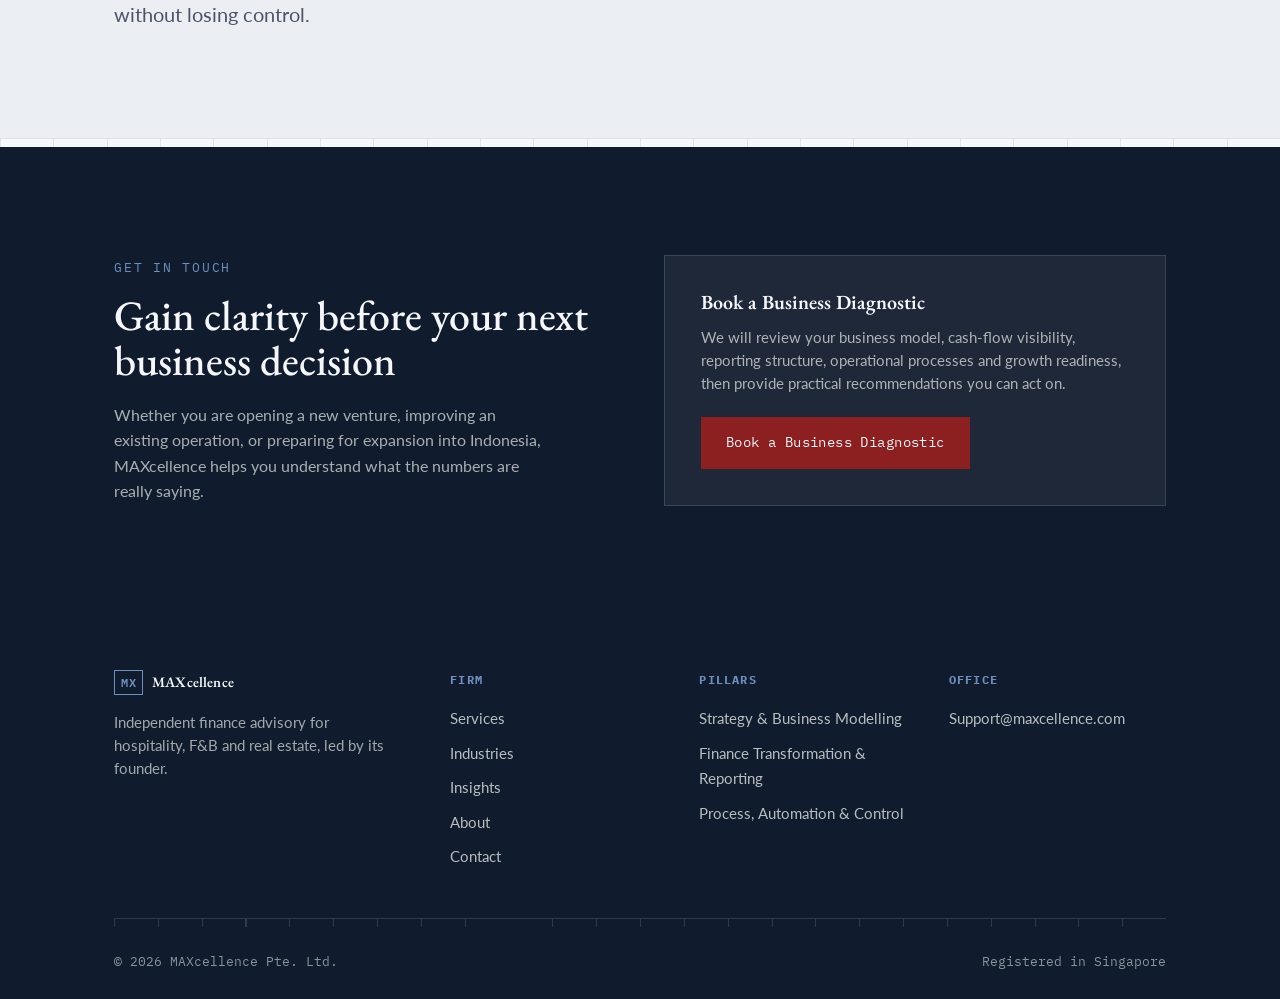
==== commit 28649353: "remove button and make some changes" ====
--- a/index.html
+++ b/index.html
@@ -4,7 +4,13 @@
 <meta charset="UTF-8">
 <meta name="viewport" content="width=device-width, initial-scale=1.0">
 <title>MAXcellence — Build Clarity Before Growth</title>
-<meta name="description" content="MAXcellence is an independent finance advisory founded by Mayple Yap, helping hoteliers, villa owners, F&amp;B operators and real estate investors build stronger business models and clearer reporting.">
+<meta name="description" content="MAXcellence is an independent finance advisory helping hoteliers, villa owners, F&amp;B operators and real estate investors build stronger business models and clearer reporting.">
+<meta property="og:type" content="website">
+<meta property="og:site_name" content="MAXcellence">
+<meta property="og:title" content="MAXcellence — Build Clarity Before Growth">
+<meta property="og:description" content="Independent finance advisory helping hoteliers, villa owners, F&amp;B operators and real estate investors build stronger business models and clearer reporting.">
+<meta name="twitter:card" content="summary">
+<link rel="icon" type="image/svg+xml" href="data:image/svg+xml,%3Csvg xmlns='http://www.w3.org/2000/svg' viewBox='0 0 32 32'%3E%3Crect width='32' height='32' fill='%23101B2D'/%3E%3Ctext x='16' y='23' font-family='Georgia,serif' font-size='19' fill='%236E8FBD' text-anchor='middle'%3EM%3C/text%3E%3C/svg%3E">
 <link rel="stylesheet" href="styles.css">
 </head>
 <body>
@@ -15,20 +21,14 @@
     <div class="nav-panel">
     <ul class="nav-links">
       <li><a href="index.html" class="active">Home</a></li>
+      <li><a href="services.html">Services</a></li>
+      <li><a href="industries.html">Industries</a></li>
+      <li><a href="insights.html">Insights</a></li>
       <li><a href="about.html">About</a></li>
-      <li class="has-dropdown">
-        <a href="services.html">Services</a>
-        <ul class="dropdown">
-          <li><a href="services.html">What We Do</a></li>
-          <li><a href="industries.html">Industries</a></li>
-        </ul>
-      </li>
-      <li><a href="insights.html">Insights</a></li>
       <li><a href="contact.html">Contact</a></li>
     </ul>
     <a href="contact.html" class="nav-cta">Book a Business Diagnostic</a>
     </div>
-    <a href="https://customer.maxcellence.com.sg" target="_blank" rel="noopener" class="nav-login-btn">Login</a>
     <button class="nav-toggle" aria-label="Toggle menu" aria-expanded="false"><span></span><span></span><span></span></button>
   </div>
 </nav>
@@ -46,7 +46,7 @@
       <p class="lede on-dark">Singapore-led finance transformation, business modelling, FP&amp;A, and operational improvement for growing SMEs, hospitality, property, and lifestyle businesses.</p>
     </div>
     <div class="caption-item">
-      <p class="eyebrow on-dark">How Mayple works</p>
+      <p class="eyebrow on-dark">How we work</p>
       <h1>Every number, explained in plain terms.</h1>
       <p class="lede on-dark">No reports handed off and left unexplained. Every engagement is led personally by the founder — no juniors, no handoffs — until the numbers make sense.</p>
     </div>
@@ -257,7 +257,7 @@
   <div class="wrap">
     <div class="reveal" style="max-width:820px;">
       <p style="font-family:var(--display); font-size:clamp(22px,2.6vw,30px); line-height:1.4; color:var(--ink);">"Business owners and investors need more than accounting reports. They need to see how the business is truly performing — and what has to be in place before the next investment."</p>
-      <p class="eyebrow" style="margin-top:22px;">Mayple Yap, Founder</p>
+      <p class="eyebrow" style="margin-top:22px;">Founder, MAXcellence</p>
     </div>
   </div>
 </section>
@@ -288,7 +288,7 @@
       <h2 style="margin-top:16px; color:var(--paper);">Gain clarity before your next business decision</h2>
       <p class="slate-on-dark" style="margin-top:18px; max-width:48ch;">Whether you are opening a new venture, improving an existing operation, or preparing for expansion into Indonesia, MAXcellence helps you understand what the numbers are really saying.</p>
     </div>
-    <div class="reveal" style="background:rgba(250,246,236,0.06); border:1px solid var(--line-dark); padding:36px;">
+    <div class="reveal" style="background:rgba(246,247,250,0.06); border:1px solid var(--line-dark); padding:36px;">
       <h3 style="color:var(--paper); font-size:20px;">Book a Business Diagnostic</h3>
       <p class="slate-on-dark" style="margin-top:12px; font-size:14.5px;">We will review your business model, cash-flow visibility, reporting structure, operational processes and growth readiness, then provide practical recommendations you can act on.</p>
       <a href="contact.html" class="btn cta-red" style="margin-top:22px;">Book a Business Diagnostic</a>
@@ -301,15 +301,15 @@
     <div class="footer-grid">
       <div>
         <a href="index.html" class="brand" style="color:var(--paper);"><span class="mark">MX</span>MAXcellence</a>
-        <p style="margin-top:16px; color:rgba(243,244,240,0.65); font-size:14.5px; max-width:32ch;">Independent finance advisory for hospitality, F&amp;B and real estate, led by founder Mayple Yap.</p>
+        <p style="margin-top:16px; color:rgba(243,244,240,0.65); font-size:14.5px; max-width:32ch;">Independent finance advisory for hospitality, F&amp;B and real estate, led by its founder.</p>
       </div>
       <div>
         <h4>Firm</h4>
         <ul>
-          <li><a href="about.html">About</a></li>
           <li><a href="services.html">Services</a></li>
           <li><a href="industries.html">Industries</a></li>
           <li><a href="insights.html">Insights</a></li>
+          <li><a href="about.html">About</a></li>
           <li><a href="contact.html">Contact</a></li>
         </ul>
       </div>
@@ -324,9 +324,7 @@
       <div>
         <h4>Office</h4>
         <ul>
-          <li style="color:rgba(243,244,240,0.75);">8 Marina View, Asia Square Tower 1</li>
-          <li style="color:rgba(243,244,240,0.75);">Singapore 018960</li>
-          <li><a href="mailto:hello@maxcellence.com">hello@maxcellence.com</a></li>
+          <li><a href="mailto:Support@maxcellence.com">Support@maxcellence.com</a></li>
         </ul>
       </div>
     </div>
--- a/styles.css
+++ b/styles.css
@@ -1,28 +1,28 @@
 /* ============================================================
    MAXCELLENCE — design system
-   Deep charcoal + champagne gold on warm ivory, with a single
+   Deep navy + steel-blue on cool platinum, with a single
    corporate-red accent reserved for primary CTAs and ticks.
-   Fraunces / IBM Plex Sans / Mono.
+   EB Garamond / Lato / IBM Plex Mono.
    ============================================================ */
 
-@import url('https://fonts.googleapis.com/css2?family=Fraunces:opsz,wght@9..144,400;9..144,500;9..144,600&family=IBM+Plex+Sans:wght@400;500;600&family=IBM+Plex+Mono:wght@400;500&display=swap');
+@import url('https://fonts.googleapis.com/css2?family=EB+Garamond:wght@400;500;600;700&family=Lato:wght@300;400;700&family=IBM+Plex+Mono:wght@400;500&display=swap');
 
 :root{
-  --ink:        #2A2723;  /* deep charcoal — text, logo, nav, dark sections */
-  --steel:      #443F37;  /* charcoal hover shade */
-  --paper:      #FAF6EC;  /* warm ivory background */
-  --paper-alt:  #F1E9D6;  /* deeper ivory for alt sections */
-  --brass:      #B4933E;  /* champagne gold — dividers, premium highlights */
-  --brass-dim:  #97792F;
+  --ink:        #101B2D;  /* deep navy — text, logo, nav, dark sections */
+  --steel:      #1F3350;  /* navy hover shade */
+  --paper:      #F6F7FA;  /* cool platinum background */
+  --paper-alt:  #EBEEF3;  /* deeper platinum for alt sections */
+  --brass:      #6E8FBD;  /* steel-blue — on-dark text, dividers, premium highlights */
+  --brass-dim:  #2C4260;  /* deeper steel-blue — on-light text (eyebrows, labels) */
   --red:        #8C1F1F;  /* corporate red — single accent, primary CTA only */
   --red-dim:    #6E1818;
-  --slate:      #5C574E;
+  --slate:      #4B5568;
   --white:      #FFFFFF;
-  --line:       #E3D9C0;
-  --line-dark:  rgba(250,246,236,0.18);
-
-  --display: 'Fraunces', serif;
-  --body:    'IBM Plex Sans', sans-serif;
+  --line:       #DDE2EA;
+  --line-dark:  rgba(246,247,250,0.14);
+
+  --display: 'EB Garamond', serif;
+  --body:    'Lato', sans-serif;
   --mono:    'IBM Plex Mono', monospace;
 
   --max: 1180px;
@@ -151,57 +151,6 @@
   background: var(--brass);
 }
 
-/* ---------- nav dropdown: groups related pages under one tab ---------- */
-.has-dropdown{ position: relative; }
-.has-dropdown > a::before{
-  content: '';
-  display: inline-block;
-  width: 5px; height: 5px;
-  margin-left: 6px;
-  border-right: 1.5px solid currentColor;
-  border-bottom: 1.5px solid currentColor;
-  transform: translateY(-2px) rotate(45deg);
-}
-.dropdown{
-  display: none;
-  list-style: none;
-  margin: 0;
-  padding: 8px 0;
-  position: absolute;
-  top: 100%;
-  left: -18px;
-  min-width: 220px;
-  background: var(--paper);
-  border: 1px solid var(--line);
-  box-shadow: 0 12px 28px rgba(42,39,35,0.12);
-  z-index: 60;
-}
-.has-dropdown:hover .dropdown,
-.has-dropdown:focus-within .dropdown{ display: block; }
-.dropdown a{
-  display: block;
-  padding: 11px 18px;
-  font-size: 14px;
-  color: var(--slate);
-  text-decoration: none;
-  white-space: nowrap;
-}
-.dropdown a:hover, .dropdown a.active{ background: var(--paper-alt); color: var(--ink); }
-
-.nav-login-btn{
-  font-family: var(--mono);
-  font-size: 12.5px;
-  color: var(--ink);
-  text-decoration: none;
-  border: 1px solid var(--line);
-  padding: 8px 14px;
-  white-space: nowrap;
-  transition: border-color 0.2s ease, color 0.2s ease, background 0.2s ease;
-}
-.nav-login-btn:hover{ border-color: var(--red); color: var(--red); }
-@media (max-width: 1180px){
-  .nav-login-btn{ margin-left: auto; margin-right: 12px; padding: 7px 12px; }
-}
 .nav-cta{
   font-family: var(--mono);
   font-size: 13px;
@@ -253,17 +202,6 @@
     display: inline-flex;
     justify-content: center;
   }
-  .has-dropdown > a::before{ display: none; }
-  .dropdown{
-    display: block;
-    position: static;
-    border: none;
-    box-shadow: none;
-    background: transparent;
-    padding: 10px 0 0 18px;
-    min-width: 0;
-  }
-  .dropdown a{ padding: 8px 0; font-size: 14px; }
 }
 
 /* ---------- headings / type scale ---------- */
@@ -305,8 +243,8 @@
 .btn.on-dark:hover{ background: var(--paper); color: var(--ink); }
 .btn.cta-red{ background: var(--red); border-color: var(--red); color: var(--paper); }
 .btn.cta-red:hover{ background: var(--red-dim); border-color: var(--red-dim); }
-.btn.outline-on-dark{ border-color: rgba(250,246,236,0.55); color: var(--paper); background: transparent; }
-.btn.outline-on-dark:hover{ background: rgba(250,246,236,0.12); border-color: var(--paper); }
+.btn.outline-on-dark{ border-color: rgba(246,247,250,0.55); color: var(--paper); background: transparent; }
+.btn.outline-on-dark:hover{ background: rgba(246,247,250,0.12); border-color: var(--paper); }
 
 /* ---------- sections ---------- */
 section{ padding: clamp(56px, 9vw, 108px) 0; }
@@ -541,7 +479,7 @@
   font-family: var(--mono);
   font-size: 12.5px;
   letter-spacing: 0.04em;
-  color: rgba(250,246,236,0.82);
+  color: rgba(246,247,250,0.82);
   padding: 0 22px;
   border-right: 1px solid var(--line-dark);
   white-space: nowrap;
@@ -605,6 +543,75 @@
   letter-spacing: 0.08em;
 }
 
+/* ---------- portrait placeholder — until a real photo is supplied ---------- */
+.portrait-placeholder{
+  aspect-ratio: 4/5;
+  background: var(--ink);
+  border: 1px solid var(--line);
+  position: relative;
+  overflow: hidden;
+  display: flex;
+  align-items: center;
+  justify-content: center;
+}
+.portrait-placeholder::before{
+  content: '';
+  position: absolute;
+  inset: 0;
+  background-image: repeating-linear-gradient(135deg, var(--line-dark) 0, var(--line-dark) 1px, transparent 1px, transparent 16px);
+}
+.portrait-placeholder .initials{
+  position: relative;
+  font-family: var(--display);
+  font-size: clamp(64px, 9vw, 104px);
+  font-weight: 500;
+  letter-spacing: 0.02em;
+  color: var(--brass);
+}
+
+/* ---------- dash list — reusable "—" bulleted list ---------- */
+.dash-list{
+  list-style: none;
+  margin: 0;
+  padding: 0;
+  display: flex;
+  flex-direction: column;
+  gap: 13px;
+}
+.dash-list li{
+  padding-left: 20px;
+  position: relative;
+  color: var(--slate);
+  font-size: 15px;
+}
+.dash-list li::before{
+  content: '—';
+  position: absolute;
+  left: 0;
+  color: var(--brass);
+}
+.dash-list.accent-red li::before{ color: var(--red); }
+
+/* ---------- form fields (contact page) ---------- */
+.form-field{
+  font-family: var(--body);
+  font-size: 16px;
+  padding: 13px 14px;
+  border: 1px solid var(--line);
+  background: var(--white);
+  color: var(--ink);
+}
+textarea.form-field{ resize: vertical; }
+select.form-field{
+  appearance: none;
+  -webkit-appearance: none;
+  -moz-appearance: none;
+  padding-right: 40px;
+  background-image: url("data:image/svg+xml,%3Csvg xmlns='http://www.w3.org/2000/svg' width='10' height='10' viewBox='0 0 10 10'%3E%3Cpath d='M1 3l4 4 4-4' fill='none' stroke='%234B5568' stroke-width='1.5' stroke-linecap='round' stroke-linejoin='round'/%3E%3C/svg%3E");
+  background-repeat: no-repeat;
+  background-position: right 16px center;
+}
+
 /* ---------- insight / article cards ---------- */
 .insight-card{
   border-top: 1px solid var(--line);
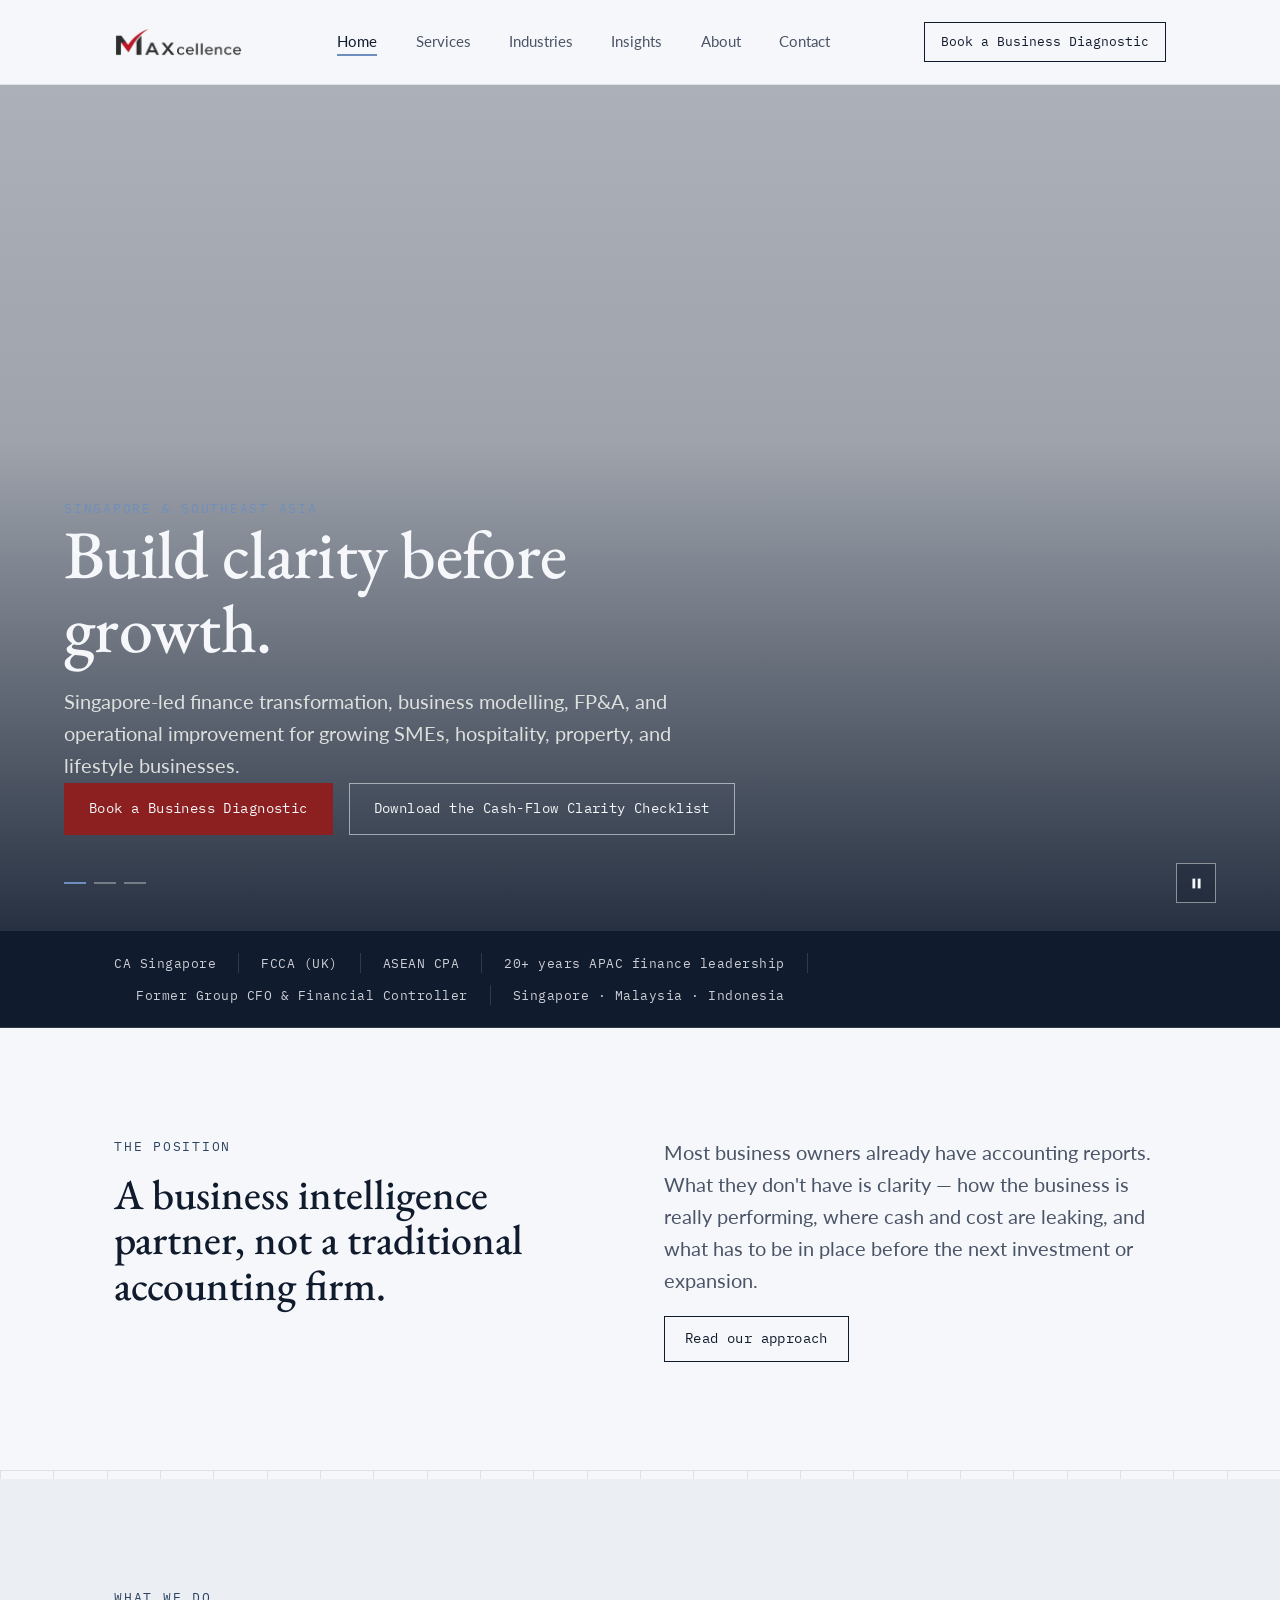
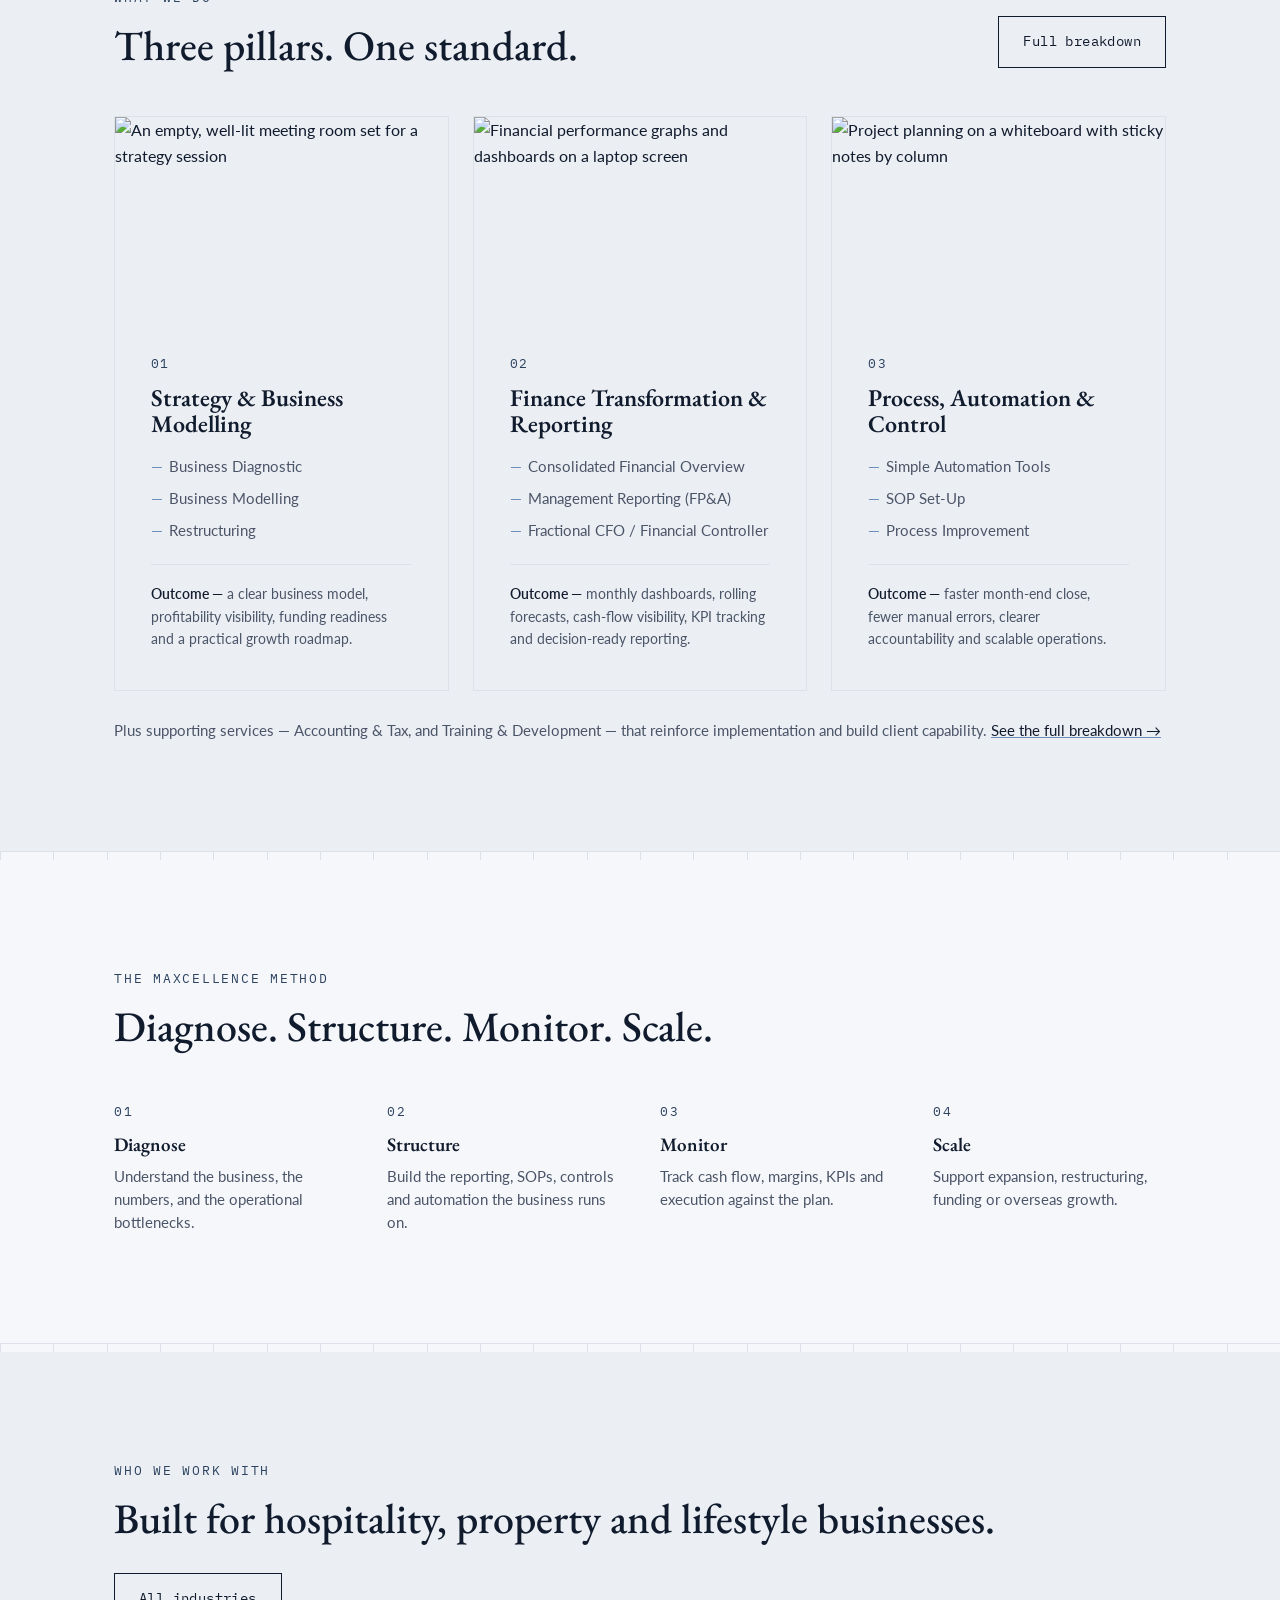
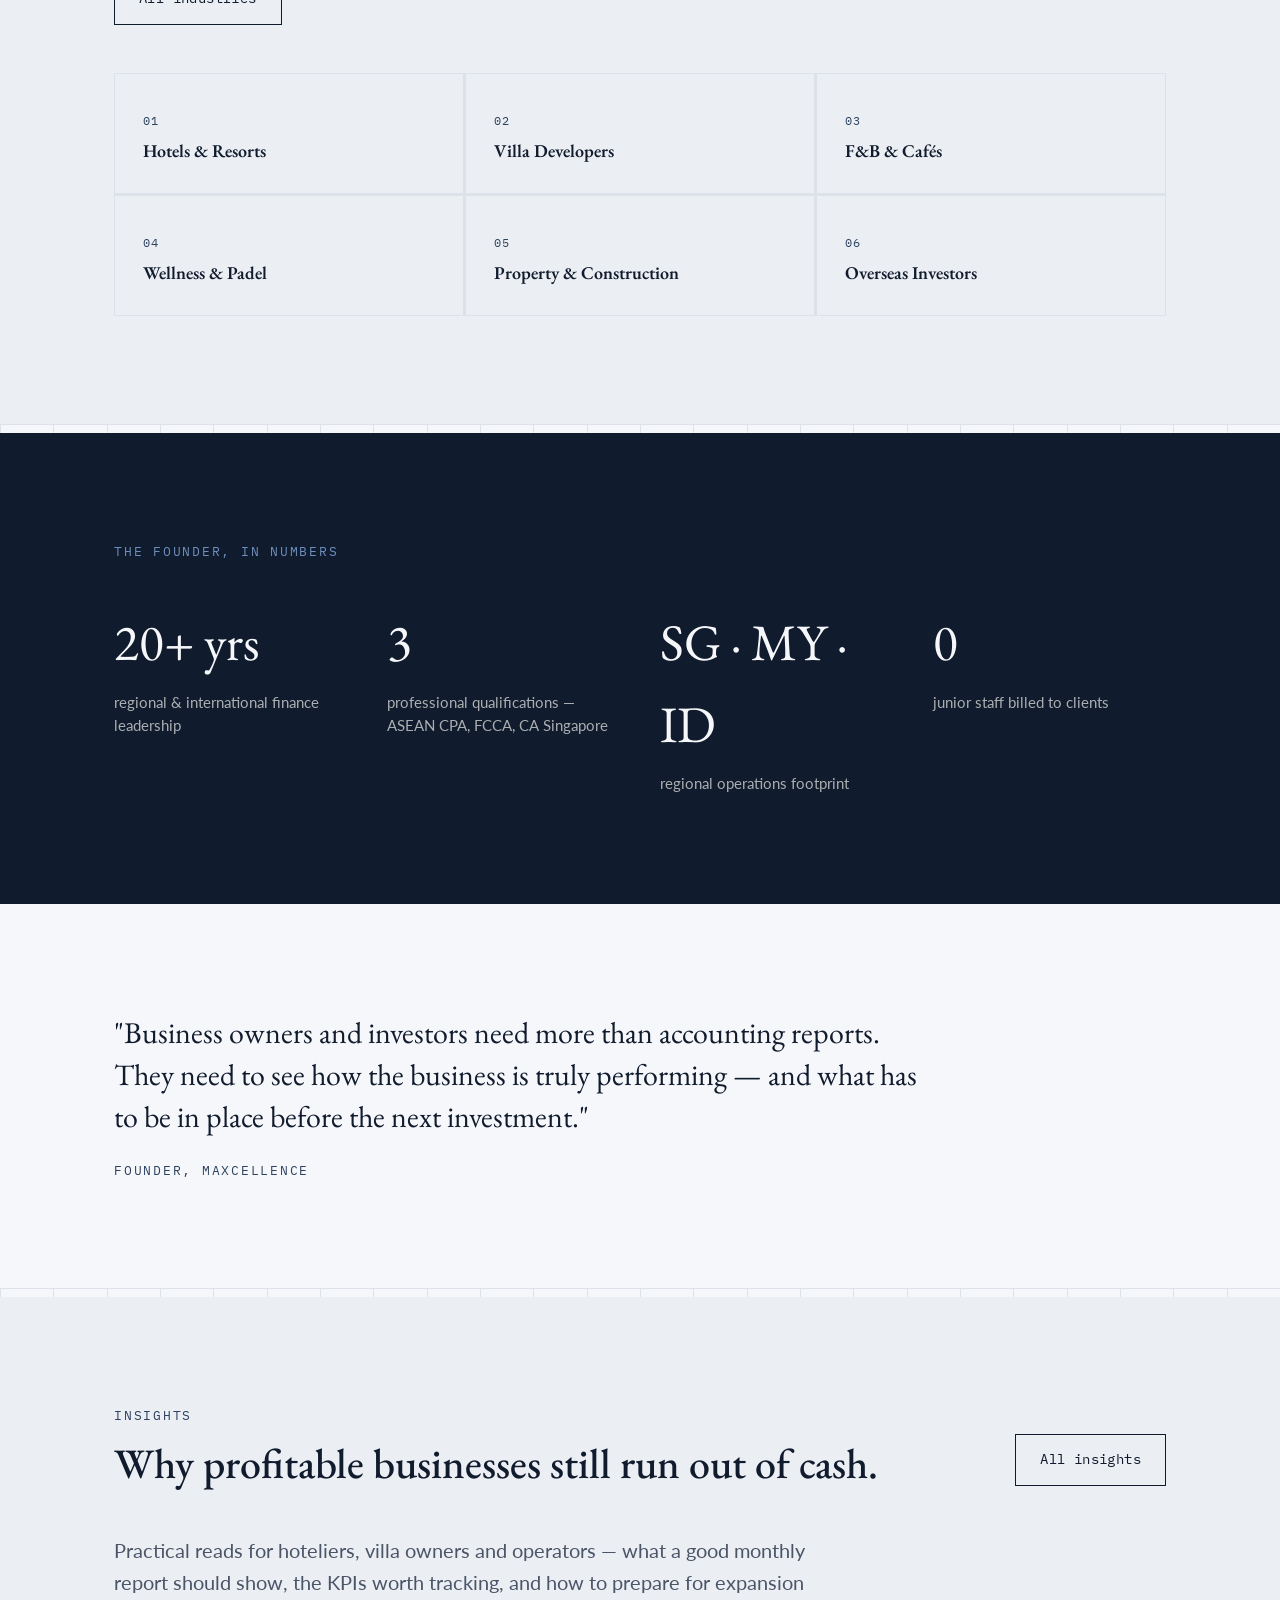
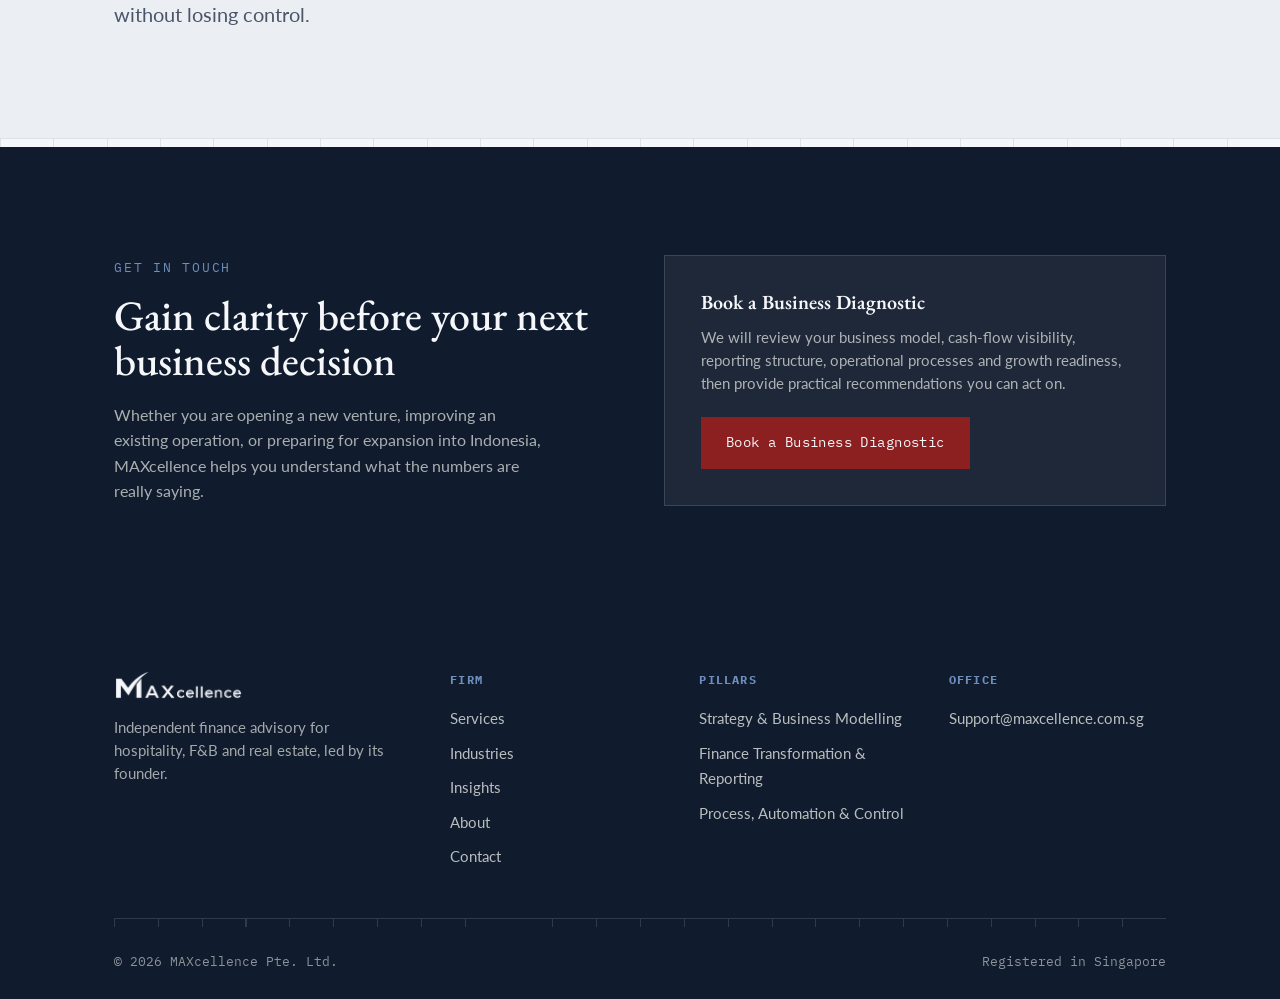
==== commit 368b296a: "Restructured files, update logo, add profiles and photos, remove phone and update email address" ====
--- a/index.html
+++ b/index.html
@@ -11,13 +11,13 @@
 <meta property="og:description" content="Independent finance advisory helping hoteliers, villa owners, F&amp;B operators and real estate investors build stronger business models and clearer reporting.">
 <meta name="twitter:card" content="summary">
 <link rel="icon" type="image/svg+xml" href="data:image/svg+xml,%3Csvg xmlns='http://www.w3.org/2000/svg' viewBox='0 0 32 32'%3E%3Crect width='32' height='32' fill='%23101B2D'/%3E%3Ctext x='16' y='23' font-family='Georgia,serif' font-size='19' fill='%236E8FBD' text-anchor='middle'%3EM%3C/text%3E%3C/svg%3E">
-<link rel="stylesheet" href="styles.css">
+<link rel="stylesheet" href="css/styles.css">
 </head>
 <body>
 
 <nav class="site-nav">
   <div class="wrap">
-    <a href="index.html" class="brand"><span class="mark">MX</span>MAXcellence</a>
+    <a href="index.html" class="brand"><img src="img/logo.png" alt="MAXcellence" class="brand-logo"></a>
     <div class="nav-panel">
     <ul class="nav-links">
       <li><a href="index.html" class="active">Home</a></li>
@@ -300,7 +300,7 @@
   <div class="wrap">
     <div class="footer-grid">
       <div>
-        <a href="index.html" class="brand" style="color:var(--paper);"><span class="mark">MX</span>MAXcellence</a>
+        <a href="index.html" class="brand"><img src="img/logo-on-dark.png" alt="MAXcellence" class="brand-logo"></a>
         <p style="margin-top:16px; color:rgba(243,244,240,0.65); font-size:14.5px; max-width:32ch;">Independent finance advisory for hospitality, F&amp;B and real estate, led by its founder.</p>
       </div>
       <div>
@@ -324,7 +324,7 @@
       <div>
         <h4>Office</h4>
         <ul>
-          <li><a href="mailto:Support@maxcellence.com">Support@maxcellence.com</a></li>
+          <li><a href="mailto:Support@maxcellence.com.sg">Support@maxcellence.com.sg</a></li>
         </ul>
       </div>
     </div>
@@ -336,6 +336,6 @@
   </div>
 </footer>
 
-<script src="script.js"></script>
+<script src="js/script.js"></script>
 </body>
 </html>
--- a/css/styles.css
+++ b/css/styles.css
@@ -0,0 +1,646 @@
+/* ============================================================
+   MAXCELLENCE — design system
+   Deep navy + steel-blue on cool platinum, with a single
+   corporate-red accent reserved for primary CTAs and ticks.
+   EB Garamond / Lato / IBM Plex Mono.
+   ============================================================ */
+
+@import url('https://fonts.googleapis.com/css2?family=EB+Garamond:wght@400;500;600;700&family=Lato:wght@300;400;700&family=IBM+Plex+Mono:wght@400;500&display=swap');
+
+:root{
+  --ink:        #101B2D;  /* deep navy — text, logo, nav, dark sections */
+  --steel:      #1F3350;  /* navy hover shade */
+  --paper:      #F6F7FA;  /* cool platinum background */
+  --paper-alt:  #EBEEF3;  /* deeper platinum for alt sections */
+  --brass:      #6E8FBD;  /* steel-blue — on-dark text, dividers, premium highlights */
+  --brass-dim:  #2C4260;  /* deeper steel-blue — on-light text (eyebrows, labels) */
+  --red:        #8C1F1F;  /* corporate red — single accent, primary CTA only */
+  --red-dim:    #6E1818;
+  --slate:      #4B5568;
+  --white:      #FFFFFF;
+  --line:       #DDE2EA;
+  --line-dark:  rgba(246,247,250,0.14);
+
+  --display: 'EB Garamond', serif;
+  --body:    'Lato', sans-serif;
+  --mono:    'IBM Plex Mono', monospace;
+
+  --max: 1180px;
+  --pad: clamp(24px, 5vw, 64px);
+}
+
+*, *::before, *::after{ box-sizing: border-box; }
+html{ scroll-behavior: smooth; }
+
+body{
+  margin: 0;
+  background: var(--paper);
+  color: var(--ink);
+  font-family: var(--body);
+  font-size: 16px;
+  line-height: 1.6;
+  -webkit-font-smoothing: antialiased;
+}
+
+img{ max-width: 100%; display: block; }
+a{ color: inherit; }
+
+::selection{ background: var(--brass); color: var(--white); }
+
+:focus-visible{
+  outline: 2px solid var(--brass);
+  outline-offset: 3px;
+}
+
+@media (prefers-reduced-motion: reduce){
+  *{ animation-duration: 0.001ms !important; animation-iteration-count: 1 !important; transition-duration: 0.001ms !important; scroll-behavior: auto !important; }
+}
+
+.wrap{
+  max-width: var(--max);
+  margin: 0 auto;
+  padding-left: var(--pad);
+  padding-right: var(--pad);
+}
+
+/* ---------- ledger rule — signature divider ----------
+   A thin rule with tick marks, standing in for the ruled
+   lines of a ledger / docket page. Used wherever the page
+   turns from one section of the record to the next. */
+.ledger{
+  --ticks: 24;
+  height: 9px;
+  width: 100%;
+  background-image: repeating-linear-gradient(
+    to right,
+    var(--line) 0, var(--line) 1px,
+    transparent 1px, transparent calc(100% / var(--ticks))
+  );
+  background-position: top left;
+  background-repeat: no-repeat;
+  background-size: 100% 9px;
+  border-top: 1px solid var(--line);
+  margin: 0;
+}
+.ledger.on-dark{ border-top-color: var(--line-dark); background-image: repeating-linear-gradient(to right, var(--line-dark) 0, var(--line-dark) 1px, transparent 1px, transparent calc(100% / var(--ticks))); }
+
+/* ---------- eyebrow / index labels ---------- */
+.eyebrow{
+  font-family: var(--mono);
+  font-size: 12.5px;
+  letter-spacing: 0.14em;
+  text-transform: uppercase;
+  color: var(--brass-dim);
+}
+.eyebrow.on-dark{ color: var(--brass); }
+
+/* ---------- nav ---------- */
+.site-nav{
+  position: sticky;
+  top: 0;
+  z-index: 50;
+  background: var(--paper);
+  border-bottom: 1px solid var(--line);
+}
+.site-nav .wrap{
+  display: flex;
+  align-items: center;
+  justify-content: space-between;
+  height: 84px;
+}
+.brand{
+  display: flex;
+  align-items: center;
+}
+.brand-logo{
+  height: 30px;
+  width: auto;
+  display: block;
+}
+.nav-links{
+  display: flex;
+  gap: clamp(20px, 3vw, 40px);
+  list-style: none;
+  margin: 0; padding: 0;
+  font-size: 14.5px;
+}
+.nav-links a{
+  text-decoration: none;
+  color: var(--slate);
+  position: relative;
+  padding-bottom: 4px;
+  transition: color 0.2s ease;
+}
+.nav-links a:hover{ color: var(--ink); }
+.nav-links a.active{ color: var(--ink); }
+.nav-links a.active::after{
+  content: '';
+  position: absolute;
+  left: 0; right: 0; bottom: -2px;
+  height: 2px;
+  background: var(--brass);
+}
+
+.nav-cta{
+  font-family: var(--mono);
+  font-size: 13px;
+  text-decoration: none;
+  color: var(--ink);
+  border: 1px solid var(--ink);
+  padding: 9px 16px;
+  transition: background 0.2s ease, color 0.2s ease;
+  white-space: nowrap;
+}
+.nav-cta:hover{ background: var(--ink); color: var(--paper); }
+
+.nav-toggle{
+  display: none;
+  background: none;
+  border: 1px solid var(--line);
+  width: 40px; height: 40px;
+  cursor: pointer;
+  flex-direction: column;
+  align-items: center;
+  justify-content: center;
+  gap: 4px;
+}
+.nav-toggle span{ width: 18px; height: 1.5px; background: var(--ink); }
+
+.nav-panel{ display: contents; }
+
+@media (max-width: 1180px){
+  .nav-links, .nav-cta{ display: none; }
+  .nav-toggle{ display: flex; }
+  .site-nav.open .nav-panel{
+    display: flex;
+    flex-direction: column;
+    position: absolute;
+    top: 84px; left: 0; right: 0;
+    max-height: calc(100vh - 84px);
+    overflow-y: auto;
+    background: var(--paper);
+    border-bottom: 1px solid var(--line);
+    padding: 24px var(--pad) 28px;
+    gap: 22px;
+  }
+  .site-nav.open .nav-links{
+    display: flex;
+    flex-direction: column;
+    gap: 18px;
+  }
+  .site-nav.open .nav-cta{
+    display: inline-flex;
+    justify-content: center;
+  }
+}
+
+/* ---------- headings / type scale ---------- */
+h1, h2, h3{
+  font-family: var(--display);
+  font-weight: 500;
+  color: var(--ink);
+  margin: 0;
+  line-height: 1.08;
+}
+h1{ font-size: clamp(40px, 6vw, 68px); font-weight: 500; letter-spacing: -0.01em; }
+h2{ font-size: clamp(28px, 3.6vw, 42px); }
+h3{ font-size: clamp(20px, 2vw, 24px); font-weight: 600; }
+p{ margin: 0; }
+.lede{
+  font-size: clamp(17px, 1.6vw, 20px);
+  color: var(--slate);
+  max-width: 62ch;
+}
+
+/* ---------- buttons ---------- */
+.btn{
+  display: inline-flex;
+  align-items: center;
+  gap: 10px;
+  font-family: var(--mono);
+  font-size: 13.5px;
+  letter-spacing: 0.03em;
+  text-decoration: none;
+  padding: 14px 24px;
+  border: 1px solid var(--ink);
+  color: var(--ink);
+  transition: background 0.2s ease, color 0.2s ease, border-color 0.2s ease;
+}
+.btn:hover{ background: var(--ink); color: var(--paper); }
+.btn.primary{ background: var(--ink); color: var(--paper); }
+.btn.primary:hover{ background: var(--steel); border-color: var(--steel); }
+.btn.on-dark{ border-color: var(--line-dark); color: var(--paper); }
+.btn.on-dark:hover{ background: var(--paper); color: var(--ink); }
+.btn.cta-red{ background: var(--red); border-color: var(--red); color: var(--paper); }
+.btn.cta-red:hover{ background: var(--red-dim); border-color: var(--red-dim); }
+.btn.outline-on-dark{ border-color: rgba(246,247,250,0.55); color: var(--paper); background: transparent; }
+.btn.outline-on-dark:hover{ background: rgba(246,247,250,0.12); border-color: var(--paper); }
+
+/* ---------- sections ---------- */
+section{ padding: clamp(56px, 9vw, 108px) 0; }
+.section-alt{ background: var(--paper-alt); }
+.section-dark{ background: var(--ink); color: var(--paper); }
+.section-dark .slate-on-dark{ color: rgba(243,244,240,0.68); }
+
+.section-head{
+  display: flex;
+  justify-content: space-between;
+  align-items: flex-end;
+  gap: 32px;
+  flex-wrap: wrap;
+  margin-bottom: 48px;
+}
+
+/* ---------- footer ---------- */
+.site-footer{
+  background: var(--ink);
+  color: var(--paper);
+  padding: 56px 0 28px;
+}
+.footer-grid{
+  display: grid;
+  grid-template-columns: 1.4fr 1fr 1fr 1fr;
+  gap: 32px;
+  padding-bottom: 40px;
+}
+.footer-grid h4{
+  font-family: var(--mono);
+  font-size: 12px;
+  letter-spacing: 0.1em;
+  text-transform: uppercase;
+  color: var(--brass);
+  margin: 0 0 16px;
+}
+.footer-grid ul{ list-style: none; margin: 0; padding: 0; }
+.footer-grid li{ margin-bottom: 9px; }
+.footer-grid a{ text-decoration: none; color: rgba(243,244,240,0.75); font-size: 14.5px; transition: color 0.2s ease; }
+.footer-grid a:hover{ color: var(--paper); }
+.footer-bottom{
+  display: flex;
+  justify-content: space-between;
+  align-items: center;
+  padding-top: 24px;
+  font-family: var(--mono);
+  font-size: 12.5px;
+  color: rgba(243,244,240,0.55);
+  flex-wrap: wrap;
+  gap: 12px;
+}
+@media (max-width: 760px){
+  .footer-grid{ grid-template-columns: 1fr 1fr; }
+}
+
+/* ---------- reveal-on-scroll ---------- */
+.reveal{
+  opacity: 0;
+  transform: translateY(14px);
+  transition: opacity 0.7s ease, transform 0.7s ease;
+}
+.reveal.in{ opacity: 1; transform: translateY(0); }
+
+/* ---------- utility ---------- */
+.grid-2{ display: grid; grid-template-columns: 1fr 1fr; gap: 48px; }
+.grid-3{ display: grid; grid-template-columns: repeat(3, 1fr); gap: 1px; background: var(--line); }
+.grid-4{ display: grid; grid-template-columns: repeat(4, 1fr); gap: 40px; }
+@media (max-width: 1024px){
+  .grid-3{ grid-template-columns: repeat(2, 1fr); }
+}
+@media (max-width: 860px){
+  .grid-2{ grid-template-columns: 1fr; }
+  .grid-4{ grid-template-columns: 1fr 1fr; }
+}
+@media (max-width: 640px){
+  .grid-3{ grid-template-columns: 1fr; }
+}
+@media (max-width: 560px){
+  .grid-4{ grid-template-columns: 1fr; }
+}
+
+/* ============================================================
+   HERO SLIDESHOW — full-width crossfading photos with per-slide
+   captions. JS toggles an "active" class every 4s; CSS just
+   handles the crossfade transition and control styling.
+   ============================================================ */
+.hero{
+  position: relative;
+  height: 94vh;
+  min-height: 620px;
+  max-height: 960px;
+  overflow: hidden;
+  color: var(--paper);
+}
+.hero-slide{
+  position: absolute;
+  inset: 0;
+  background-size: cover;
+  background-position: center;
+  opacity: 0;
+  transition: opacity 1s ease;
+}
+.hero-slide.active{ opacity: 1; }
+
+.hero::before{
+  content: '';
+  position: absolute;
+  inset: 0;
+  background: linear-gradient(180deg, rgba(16,27,45,0.32) 0%, rgba(16,27,45,0.38) 42%, rgba(16,27,45,0.90) 100%);
+  z-index: 1;
+}
+
+.hero-caption{ position: absolute; inset: 0; z-index: 2; }
+.caption-item{
+  position: absolute;
+  inset: 0;
+  display: flex;
+  flex-direction: column;
+  justify-content: flex-end;
+  padding: var(--pad);
+  padding-bottom: 150px;
+  opacity: 0;
+  transition: opacity 0.8s ease;
+}
+.caption-item.active{ opacity: 1; }
+.caption-item h1{ color: var(--paper); max-width: 17ch; }
+.caption-item .lede{ color: rgba(243,244,240,0.86); margin-top: 20px; max-width: 52ch; }
+
+.hero-cta{
+  position: absolute;
+  left: 0; right: 0; bottom: 0;
+  z-index: 3;
+  padding: var(--pad);
+  padding-top: 0;
+  padding-bottom: 96px;
+  display: flex;
+  gap: 16px;
+  flex-wrap: wrap;
+}
+
+/* controls row: dots (left) + play/pause (right) */
+.hero-controls{
+  position: absolute;
+  left: 0; right: 0; bottom: 0;
+  z-index: 4;
+  padding: 0 var(--pad) 28px;
+  display: flex;
+  align-items: center;
+  justify-content: space-between;
+}
+.hero-dots{ display: flex; gap: 8px; }
+.hero-dots button{
+  width: 22px; height: 2px;
+  padding: 0;
+  border: 0;
+  background: rgba(243,244,240,0.35);
+  cursor: pointer;
+  transition: background 0.2s ease;
+}
+.hero-dots button.active{ background: var(--brass); }
+
+.hero-toggle{
+  width: 40px; height: 40px;
+  border: 1px solid rgba(243,244,240,0.5);
+  background: rgba(16,27,45,0.35);
+  color: var(--paper);
+  display: flex;
+  align-items: center;
+  justify-content: center;
+  cursor: pointer;
+  transition: background 0.2s ease, border-color 0.2s ease;
+}
+.hero-toggle:hover{ background: rgba(16,27,45,0.55); border-color: var(--paper); }
+.hero-toggle svg{ width: 13px; height: 13px; fill: var(--paper); }
+
+@media (max-width: 760px){
+  .hero{ height: 100vh; min-height: 580px; }
+  .caption-item{ padding-bottom: 168px; }
+  .hero-cta{ padding-bottom: 108px; }
+}
+
+/* ---------- service showcase: alternating photo + copy ---------- */
+.service-row{
+  display: grid;
+  grid-template-columns: 1fr 1fr;
+  border-top: 1px solid var(--line);
+}
+.service-row:last-child{ border-bottom: 1px solid var(--line); }
+.service-row .service-photo{ position: relative; min-height: 380px; overflow: hidden; }
+.service-row .service-photo img{
+  width: 100%; height: 100%;
+  object-fit: cover;
+  position: absolute; inset: 0;
+}
+.service-row .service-text{
+  padding: 56px clamp(24px,5vw,64px);
+  display: flex;
+  flex-direction: column;
+  justify-content: center;
+}
+.service-row.reverse .service-photo{ order: 2; }
+.service-row.reverse .service-text{ order: 1; }
+
+@media (max-width: 860px){
+  .service-row, .service-row.reverse{ grid-template-columns: 1fr; }
+  .service-row .service-photo, .service-row.reverse .service-photo{ order: 1; min-height: 260px; }
+  .service-row .service-text, .service-row.reverse .service-text{ order: 2; padding: 40px var(--pad); }
+}
+
+/* ---------- method step rows (services page) ---------- */
+.method-step{
+  display: grid;
+  grid-template-columns: 120px 1fr;
+  gap: 32px;
+  padding: 32px 0;
+}
+@media (max-width: 640px){
+  .method-step{ grid-template-columns: 1fr; gap: 8px; padding: 24px 0; }
+}
+.trust-strip{
+  background: var(--ink);
+  border-bottom: 1px solid var(--line-dark);
+}
+.trust-strip .wrap{
+  display: flex;
+  flex-wrap: wrap;
+  gap: 12px 0;
+  padding-top: 22px;
+  padding-bottom: 22px;
+}
+.trust-strip span{
+  font-family: var(--mono);
+  font-size: 12.5px;
+  letter-spacing: 0.04em;
+  color: rgba(246,247,250,0.82);
+  padding: 0 22px;
+  border-right: 1px solid var(--line-dark);
+  white-space: nowrap;
+}
+.trust-strip span:last-child{ border-right: none; }
+.trust-strip span:first-child{ padding-left: 0; }
+@media (max-width: 860px){
+  .trust-strip span{ padding: 0 14px; border-right: none; }
+}
+
+/* ---------- pillar cards (services overview) ---------- */
+.pillar-card{
+  background: var(--paper-alt);
+  border: 1px solid var(--line);
+  padding: 0 0 40px;
+  display: flex;
+  flex-direction: column;
+  height: 100%;
+  overflow: hidden;
+}
+.pillar-card .pillar-photo{
+  aspect-ratio: 16/10;
+  overflow: hidden;
+}
+.pillar-card .pillar-photo img{
+  width: 100%; height: 100%;
+  object-fit: cover;
+  display: block;
+}
+.pillar-card .pillar-body{ padding: 28px 36px 0; display: flex; flex-direction: column; flex: 1; }
+.pillar-card .pillar-num{
+  font-family: var(--mono);
+  font-size: 12.5px;
+  color: var(--brass-dim);
+  letter-spacing: 0.1em;
+}
+.pillar-card ul{ list-style: none; margin: 18px 0 0; padding: 0; display: flex; flex-direction: column; gap: 9px; }
+.pillar-card li{ padding-left: 18px; position: relative; color: var(--slate); font-size: 14.5px; }
+.pillar-card li::before{ content: '—'; position: absolute; left: 0; color: var(--brass); }
+.pillar-card .pillar-outcome{
+  margin-top: 22px;
+  padding-top: 18px;
+  border-top: 1px solid var(--line);
+  font-size: 14px;
+  color: var(--slate);
+}
+.pillar-card .pillar-outcome b{ color: var(--ink); font-weight: 600; }
+
+/* ---------- industry tiles ---------- */
+.industry-tile{
+  background: var(--paper-alt);
+  border: 1px solid var(--line);
+  padding: 32px 28px;
+  transition: border-color 0.2s ease, background 0.2s ease;
+}
+.industry-tile:hover{ border-color: var(--brass); background: var(--white); }
+.industry-tile .tile-num{
+  font-family: var(--mono);
+  font-size: 12px;
+  color: var(--brass-dim);
+  letter-spacing: 0.08em;
+}
+
+/* ---------- portrait placeholder — until a real photo is supplied ---------- */
+.portrait-placeholder{
+  aspect-ratio: 4/5;
+  background: var(--ink);
+  border: 1px solid var(--line);
+  position: relative;
+  overflow: hidden;
+  display: flex;
+  align-items: center;
+  justify-content: center;
+}
+.portrait-placeholder::before{
+  content: '';
+  position: absolute;
+  inset: 0;
+  background-image: repeating-linear-gradient(135deg, var(--line-dark) 0, var(--line-dark) 1px, transparent 1px, transparent 16px);
+}
+.portrait-photo{
+  aspect-ratio: 4/5;
+  overflow: hidden;
+  border: 1px solid var(--line);
+}
+.portrait-photo img{
+  width: 100%; height: 100%;
+  object-fit: cover;
+  display: block;
+}
+
+/* ---------- profile grid — photo column sized to the photo, not 50/50 ---------- */
+.profile-grid{
+  display: grid;
+  grid-template-columns: 260px 1fr;
+  gap: 40px;
+  align-items: start;
+}
+@media (max-width: 640px){
+  .profile-grid{ grid-template-columns: 1fr; }
+  .profile-grid .portrait-photo{ max-width: 260px; }
+}
+
+.portrait-placeholder .initials{
+  position: relative;
+  font-family: var(--display);
+  font-size: clamp(64px, 9vw, 104px);
+  font-weight: 500;
+  letter-spacing: 0.02em;
+  color: var(--brass);
+}
+
+/* ---------- dash list — reusable "—" bulleted list ---------- */
+.dash-list{
+  list-style: none;
+  margin: 0;
+  padding: 0;
+  display: flex;
+  flex-direction: column;
+  gap: 13px;
+}
+.dash-list li{
+  padding-left: 20px;
+  position: relative;
+  color: var(--slate);
+  font-size: 15px;
+}
+.dash-list li::before{
+  content: '—';
+  position: absolute;
+  left: 0;
+  color: var(--brass);
+}
+.dash-list.accent-red li::before{ color: var(--red); }
+
+/* ---------- form fields (contact page) ---------- */
+.form-field{
+  font-family: var(--body);
+  font-size: 16px;
+  padding: 13px 14px;
+  border: 1px solid var(--line);
+  background: var(--white);
+  color: var(--ink);
+}
+textarea.form-field{ resize: vertical; }
+select.form-field{
+  appearance: none;
+  -webkit-appearance: none;
+  -moz-appearance: none;
+  padding-right: 40px;
+  background-image: url("data:image/svg+xml,%3Csvg xmlns='http://www.w3.org/2000/svg' width='10' height='10' viewBox='0 0 10 10'%3E%3Cpath d='M1 3l4 4 4-4' fill='none' stroke='%234B5568' stroke-width='1.5' stroke-linecap='round' stroke-linejoin='round'/%3E%3C/svg%3E");
+  background-repeat: no-repeat;
+  background-position: right 16px center;
+}
+
+/* ---------- insight / article cards ---------- */
+.insight-card{
+  border-top: 1px solid var(--line);
+  padding: 30px 0;
+  display: grid;
+  grid-template-columns: 100px 1fr;
+  gap: 24px;
+  align-items: baseline;
+}
+.insight-card:last-child{ border-bottom: 1px solid var(--line); }
+.insight-card .insight-tag{
+  font-family: var(--mono);
+  font-size: 12px;
+  color: var(--brass-dim);
+  letter-spacing: 0.06em;
+}
+@media (max-width: 640px){
+  .insight-card{ grid-template-columns: 1fr; gap: 8px; }
+}
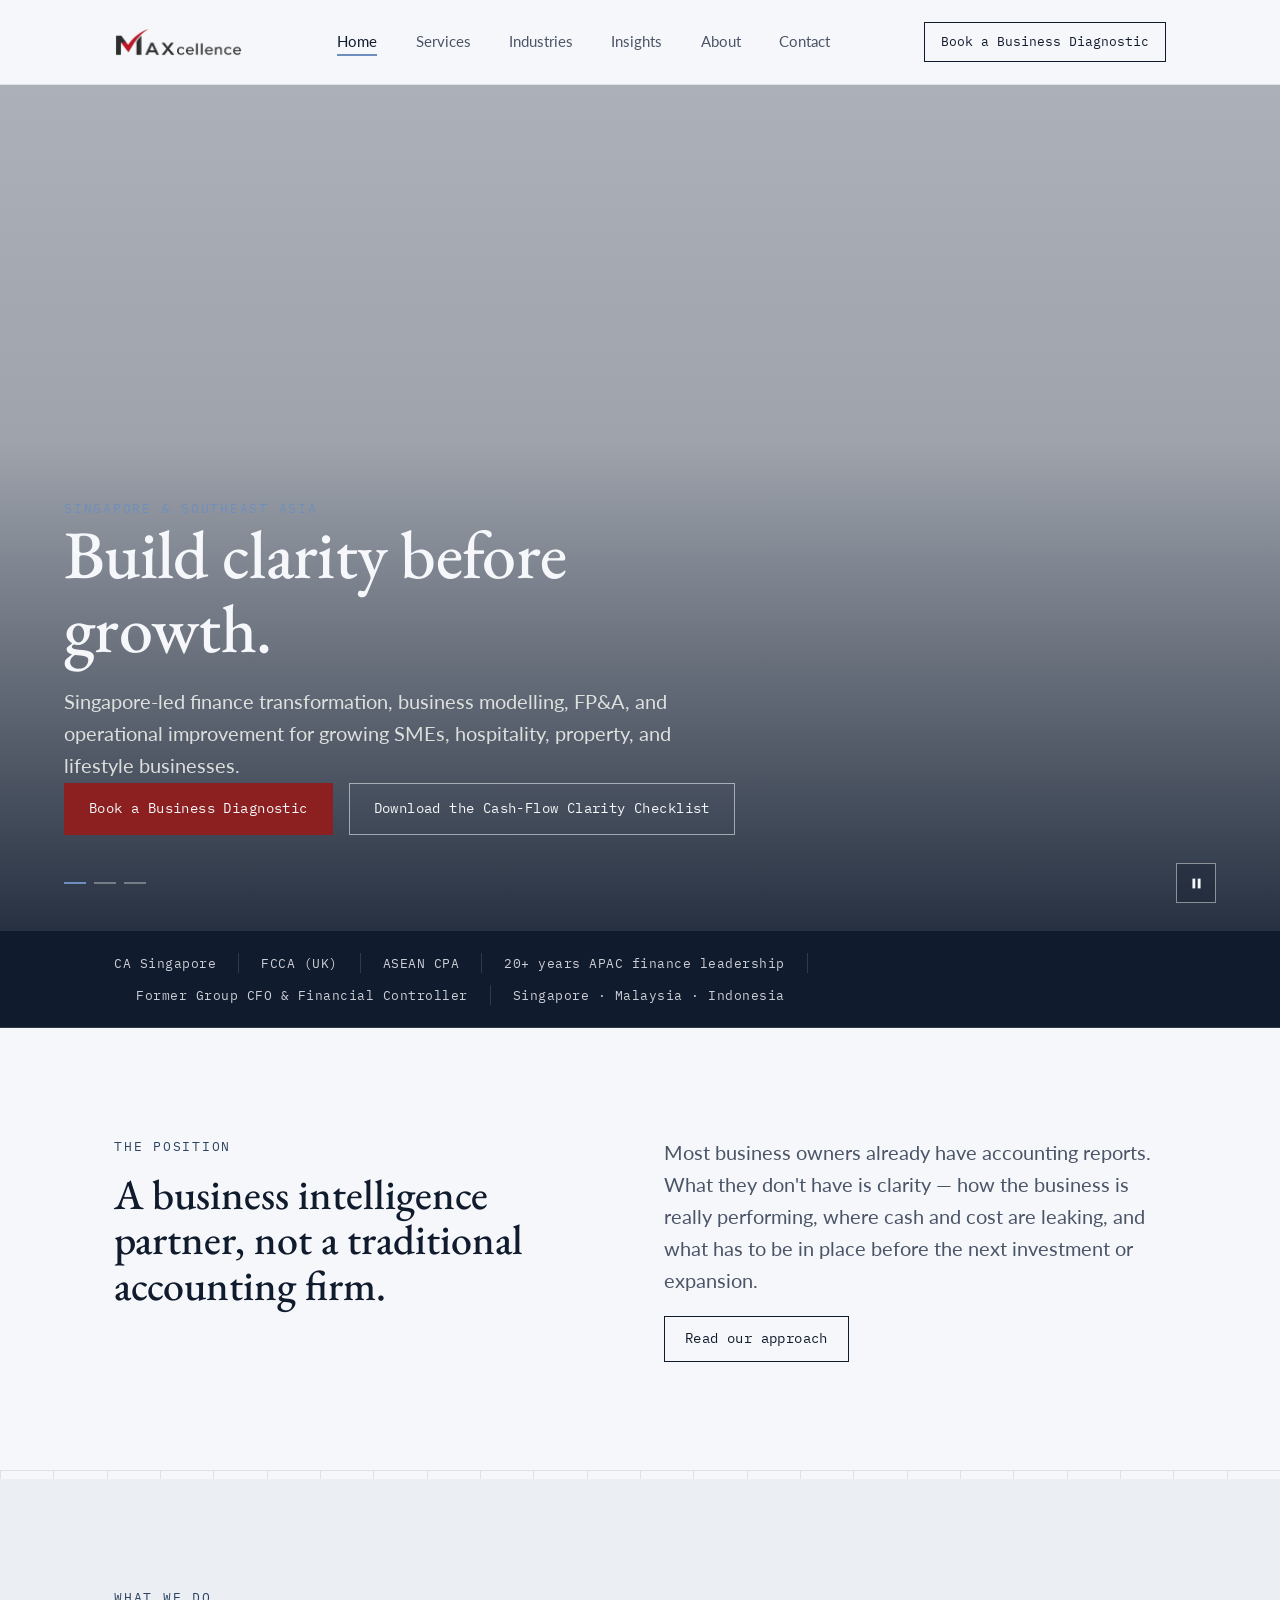
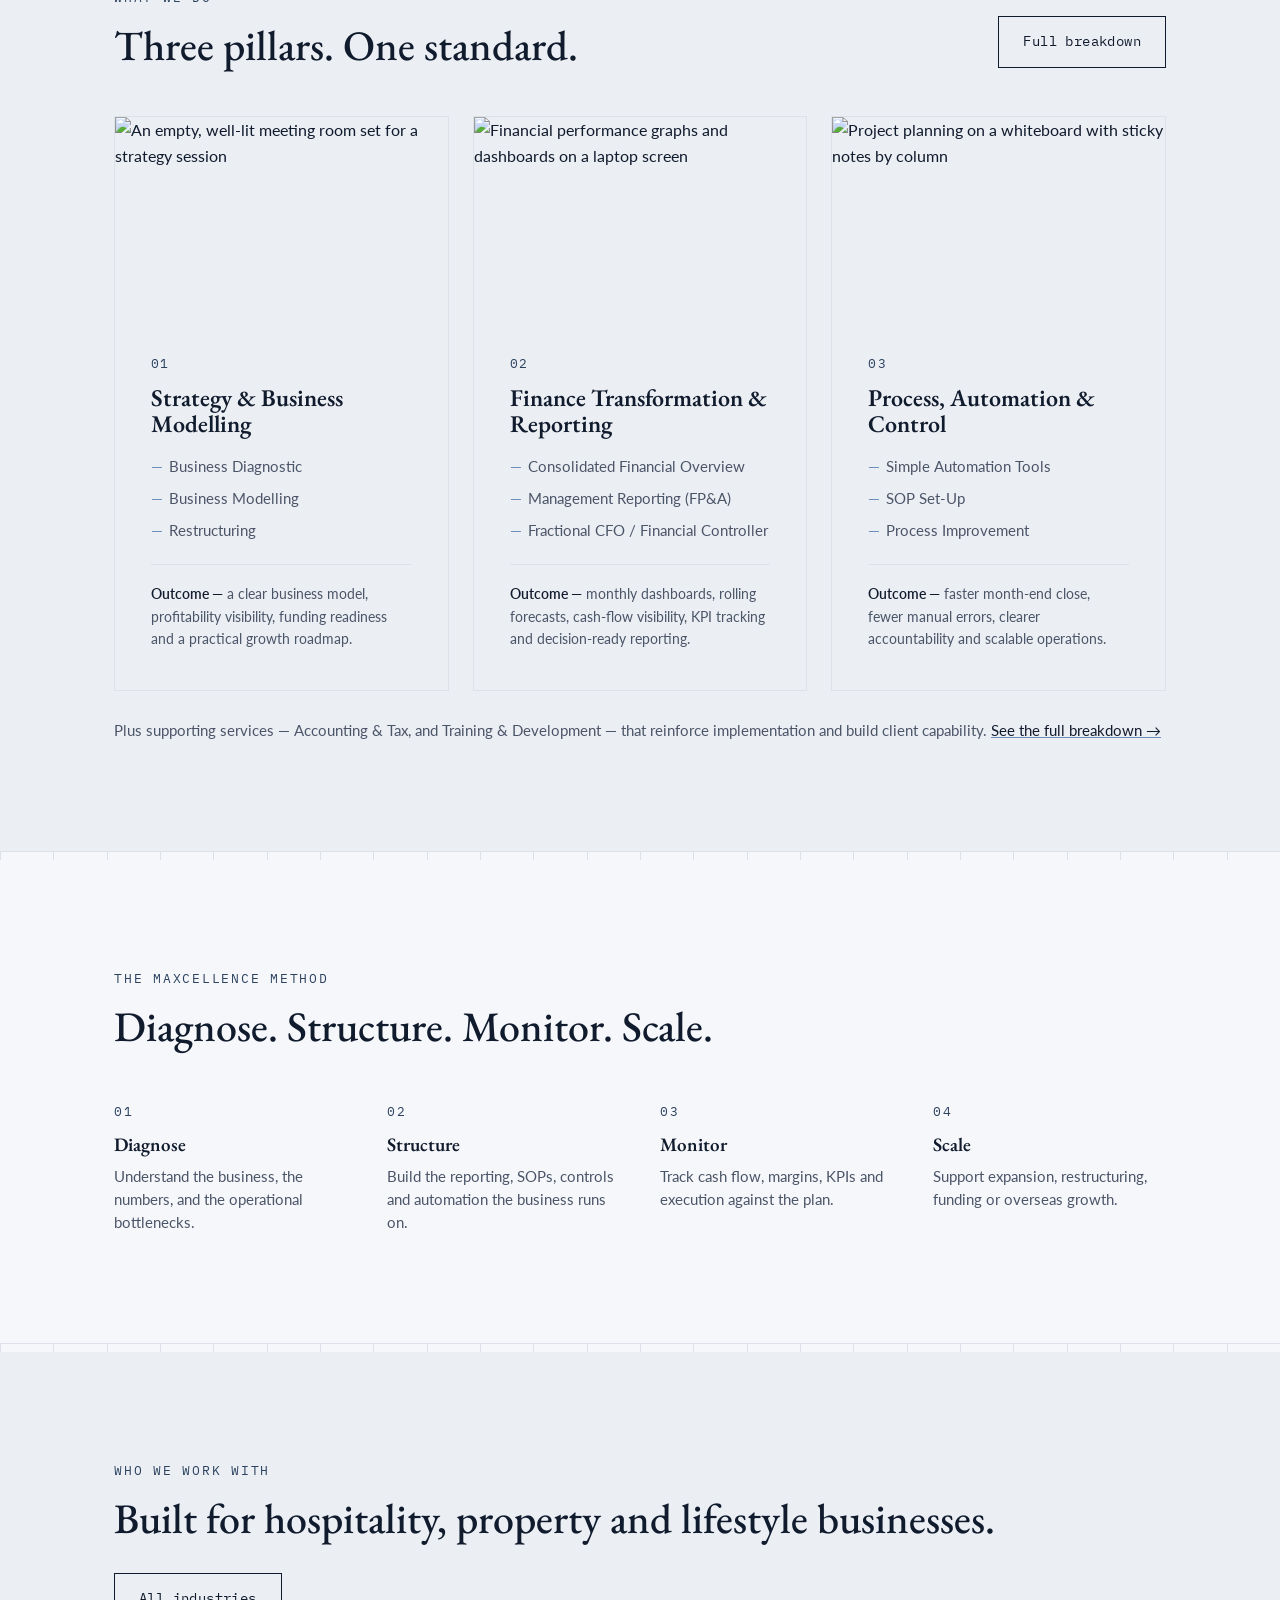
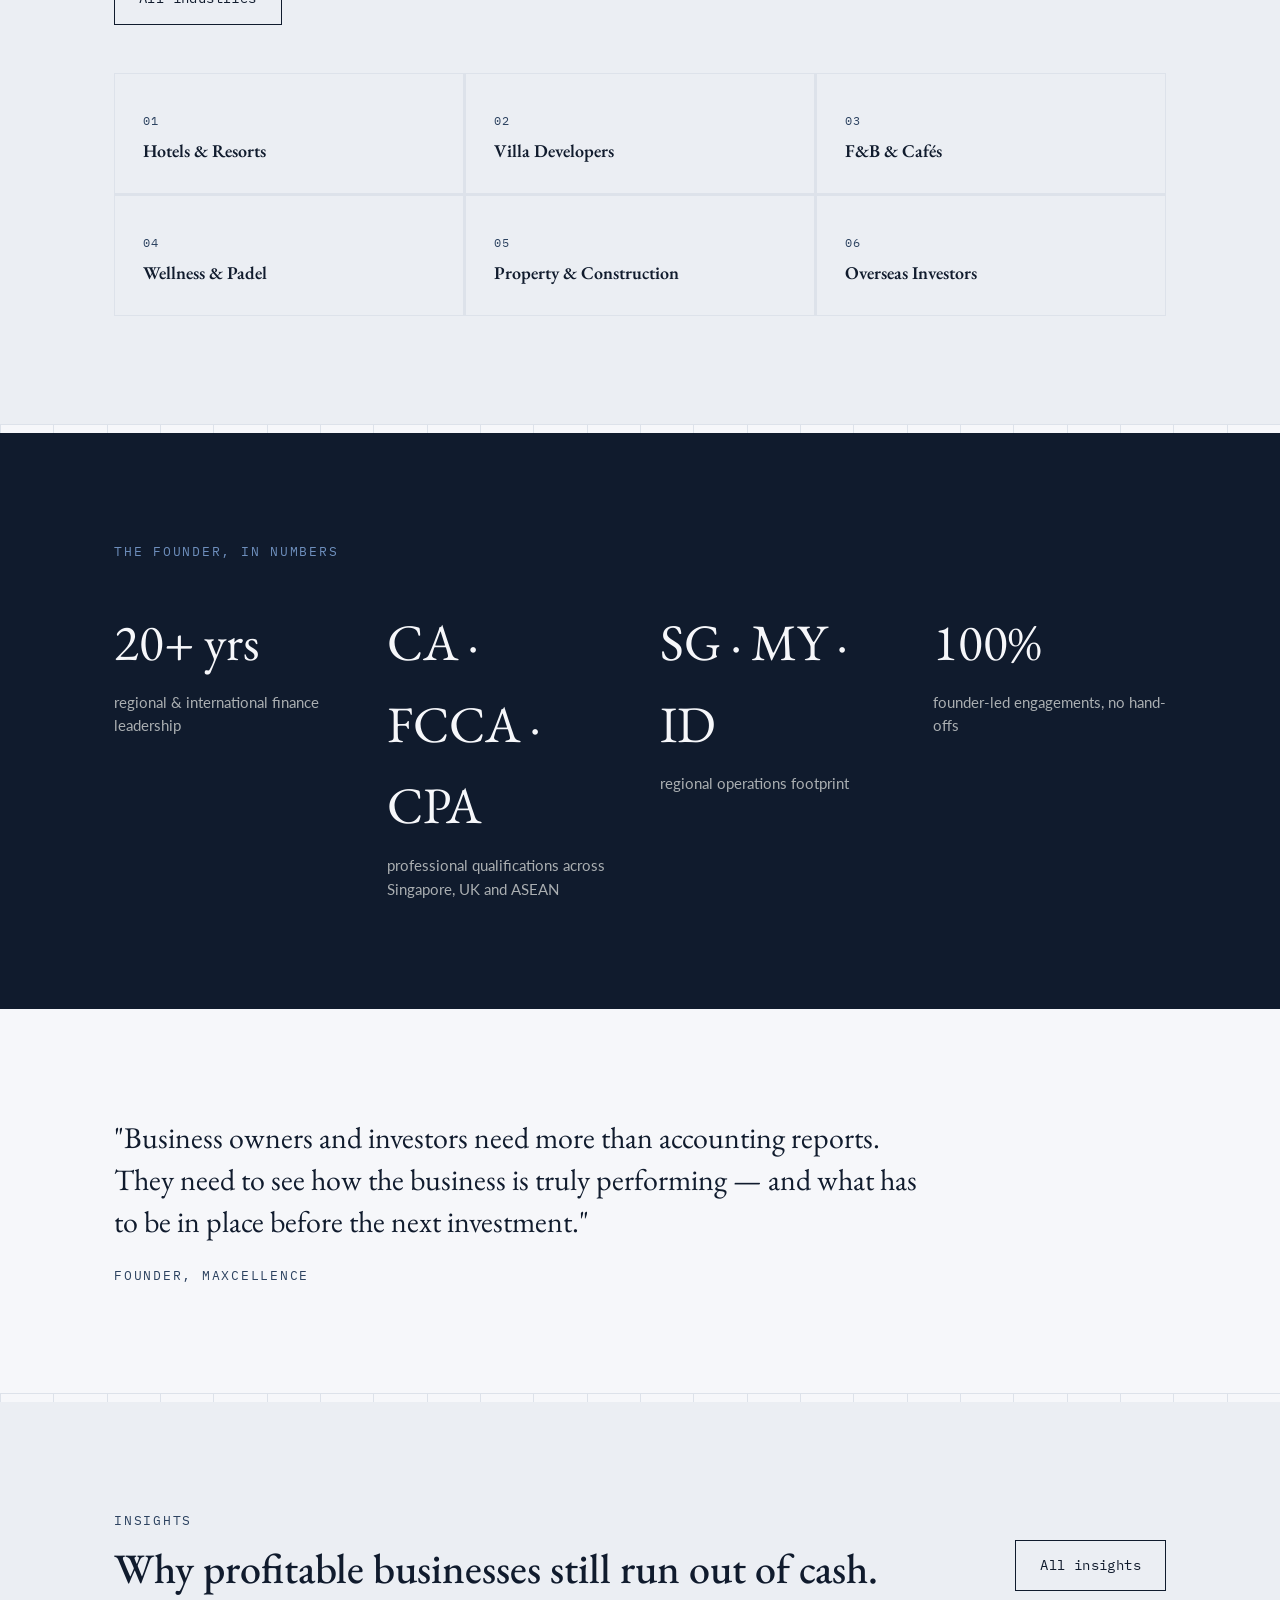
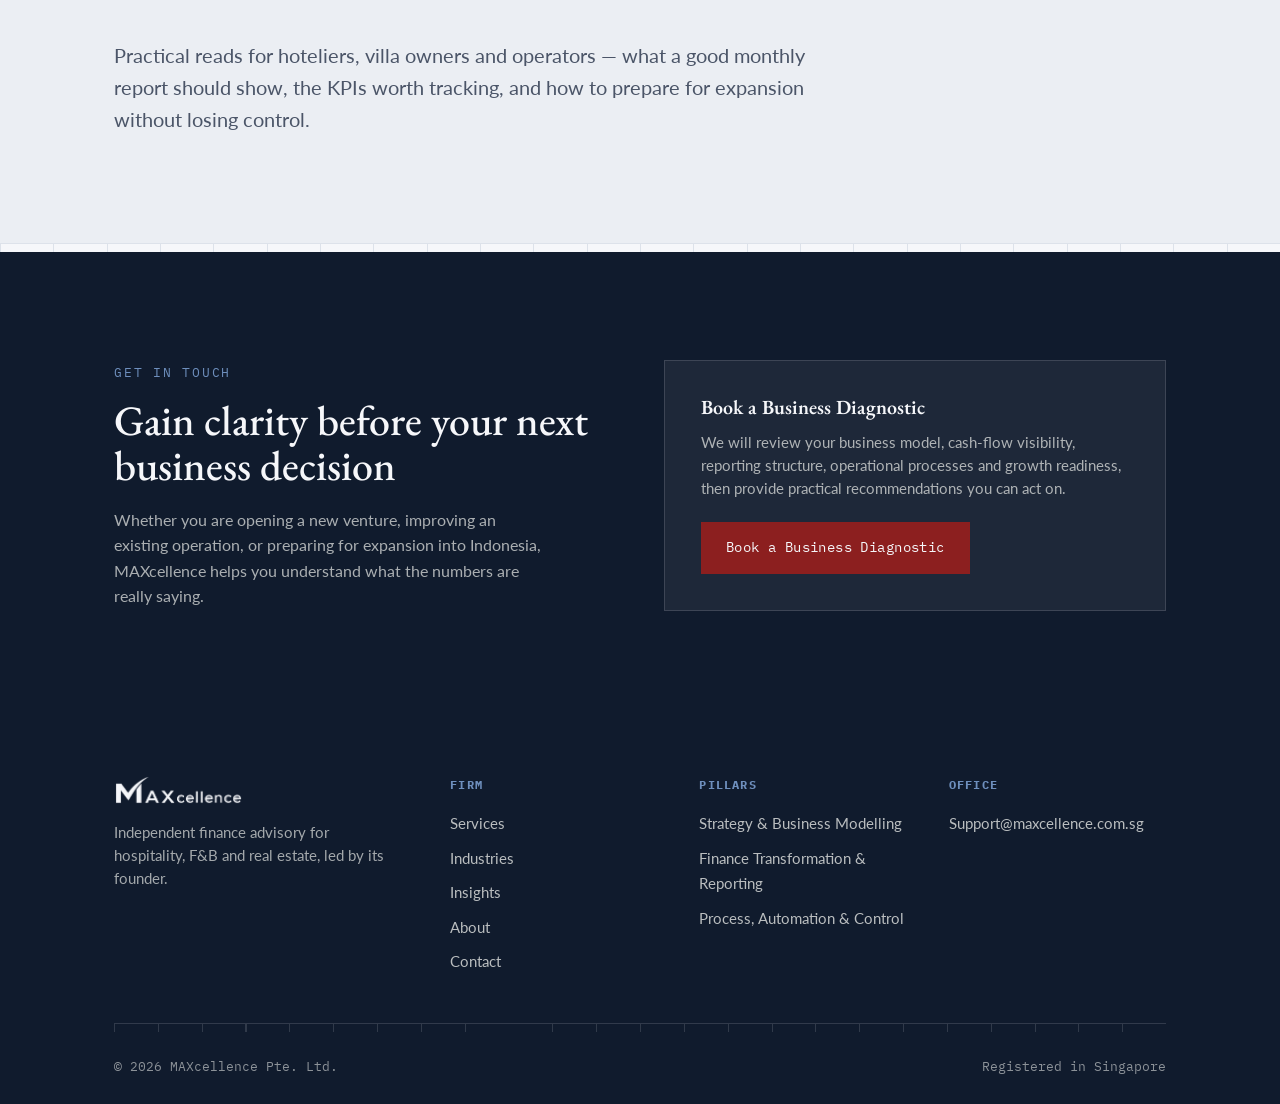
==== commit b12aebed: "Update The founder, in numbers section" ====
--- a/index.html
+++ b/index.html
@@ -237,16 +237,16 @@
         <p class="slate-on-dark" style="margin-top:8px; font-size:14.5px;">regional &amp; international finance leadership</p>
       </div>
       <div class="reveal">
-        <p style="font-family:var(--display); font-size:clamp(36px,4vw,52px); color:var(--paper);">3</p>
-        <p class="slate-on-dark" style="margin-top:8px; font-size:14.5px;">professional qualifications — ASEAN CPA, FCCA, CA Singapore</p>
+        <p style="font-family:var(--display); font-size:clamp(36px,4vw,52px); color:var(--paper);">CA · FCCA · CPA</p>
+        <p class="slate-on-dark" style="margin-top:8px; font-size:14.5px;">professional qualifications across Singapore, UK and ASEAN</p>
       </div>
       <div class="reveal">
         <p style="font-family:var(--display); font-size:clamp(36px,4vw,52px); color:var(--paper);">SG · MY · ID</p>
         <p class="slate-on-dark" style="margin-top:8px; font-size:14.5px;">regional operations footprint</p>
       </div>
       <div class="reveal">
-        <p style="font-family:var(--display); font-size:clamp(36px,4vw,52px); color:var(--paper);">0</p>
-        <p class="slate-on-dark" style="margin-top:8px; font-size:14.5px;">junior staff billed to clients</p>
+        <p style="font-family:var(--display); font-size:clamp(36px,4vw,52px); color:var(--paper);">100%</p>
+        <p class="slate-on-dark" style="margin-top:8px; font-size:14.5px;">founder-led engagements, no hand-offs</p>
       </div>
     </div>
   </div>
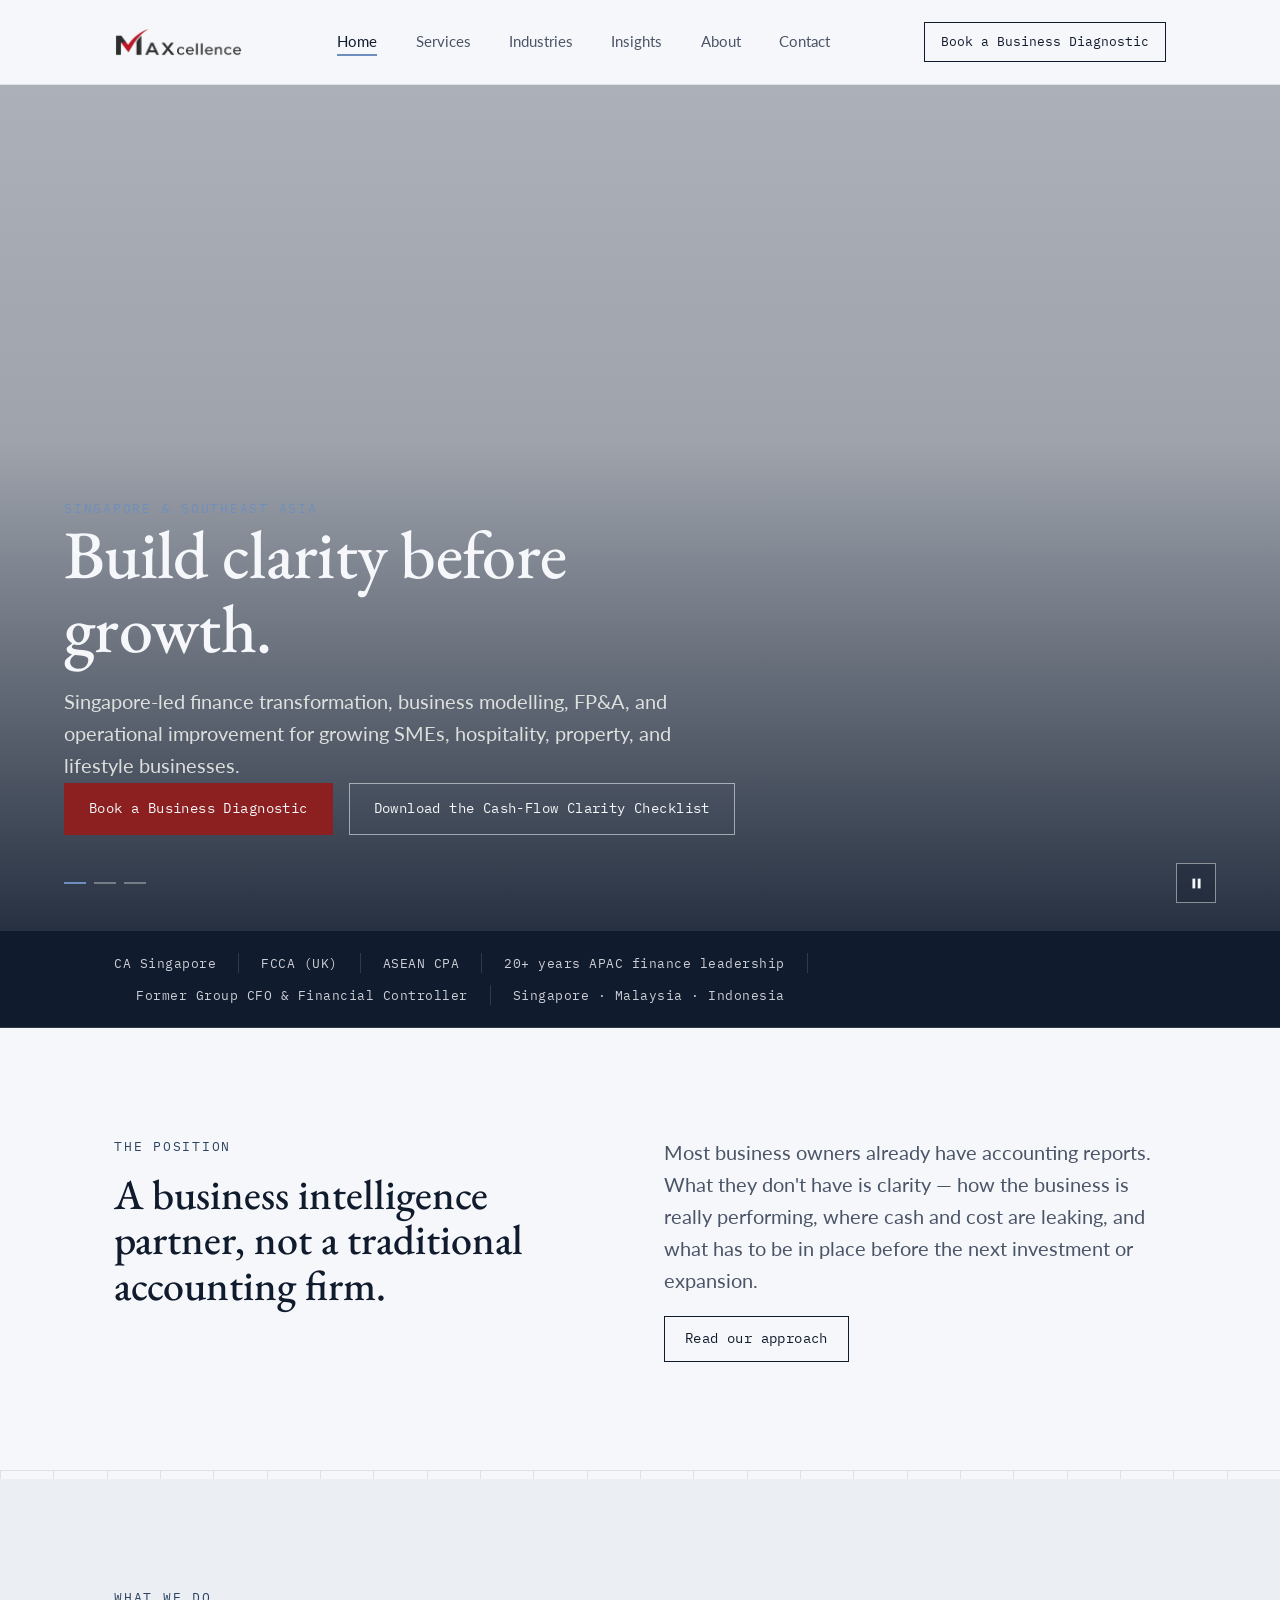
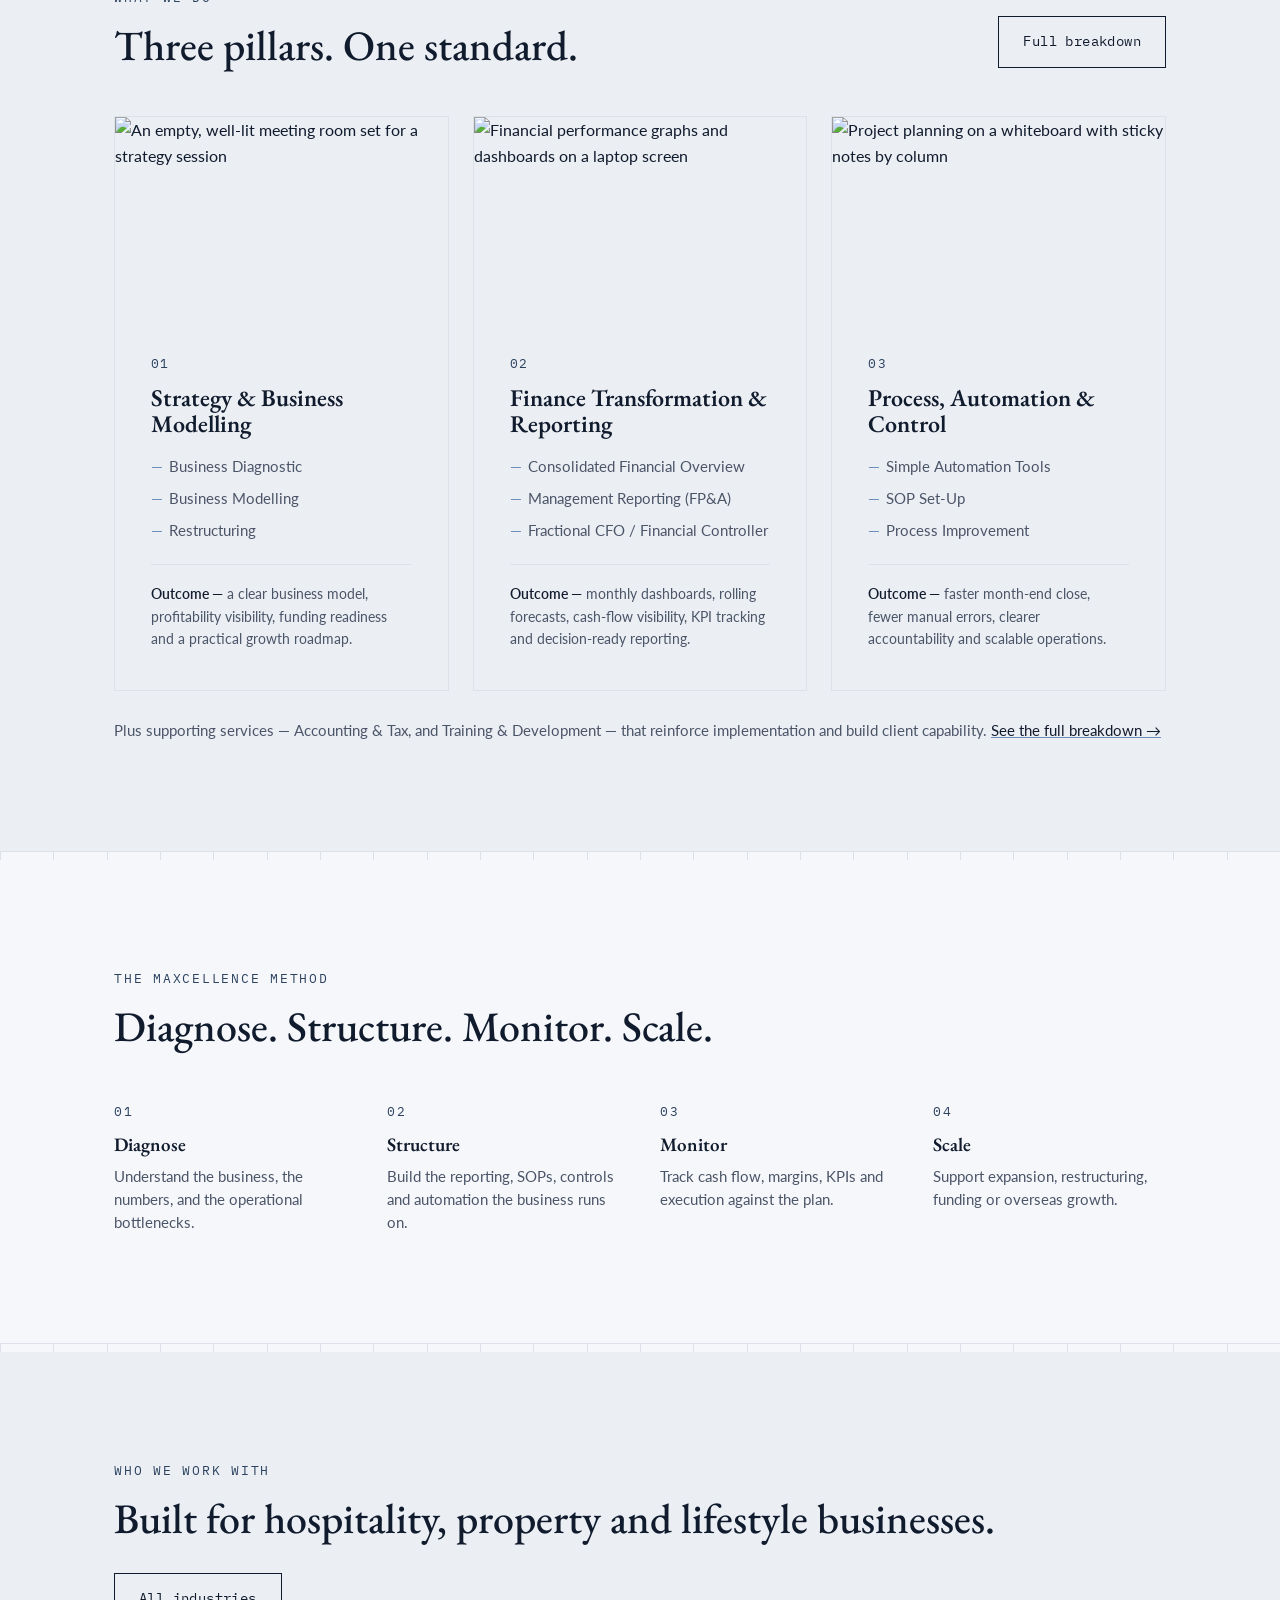
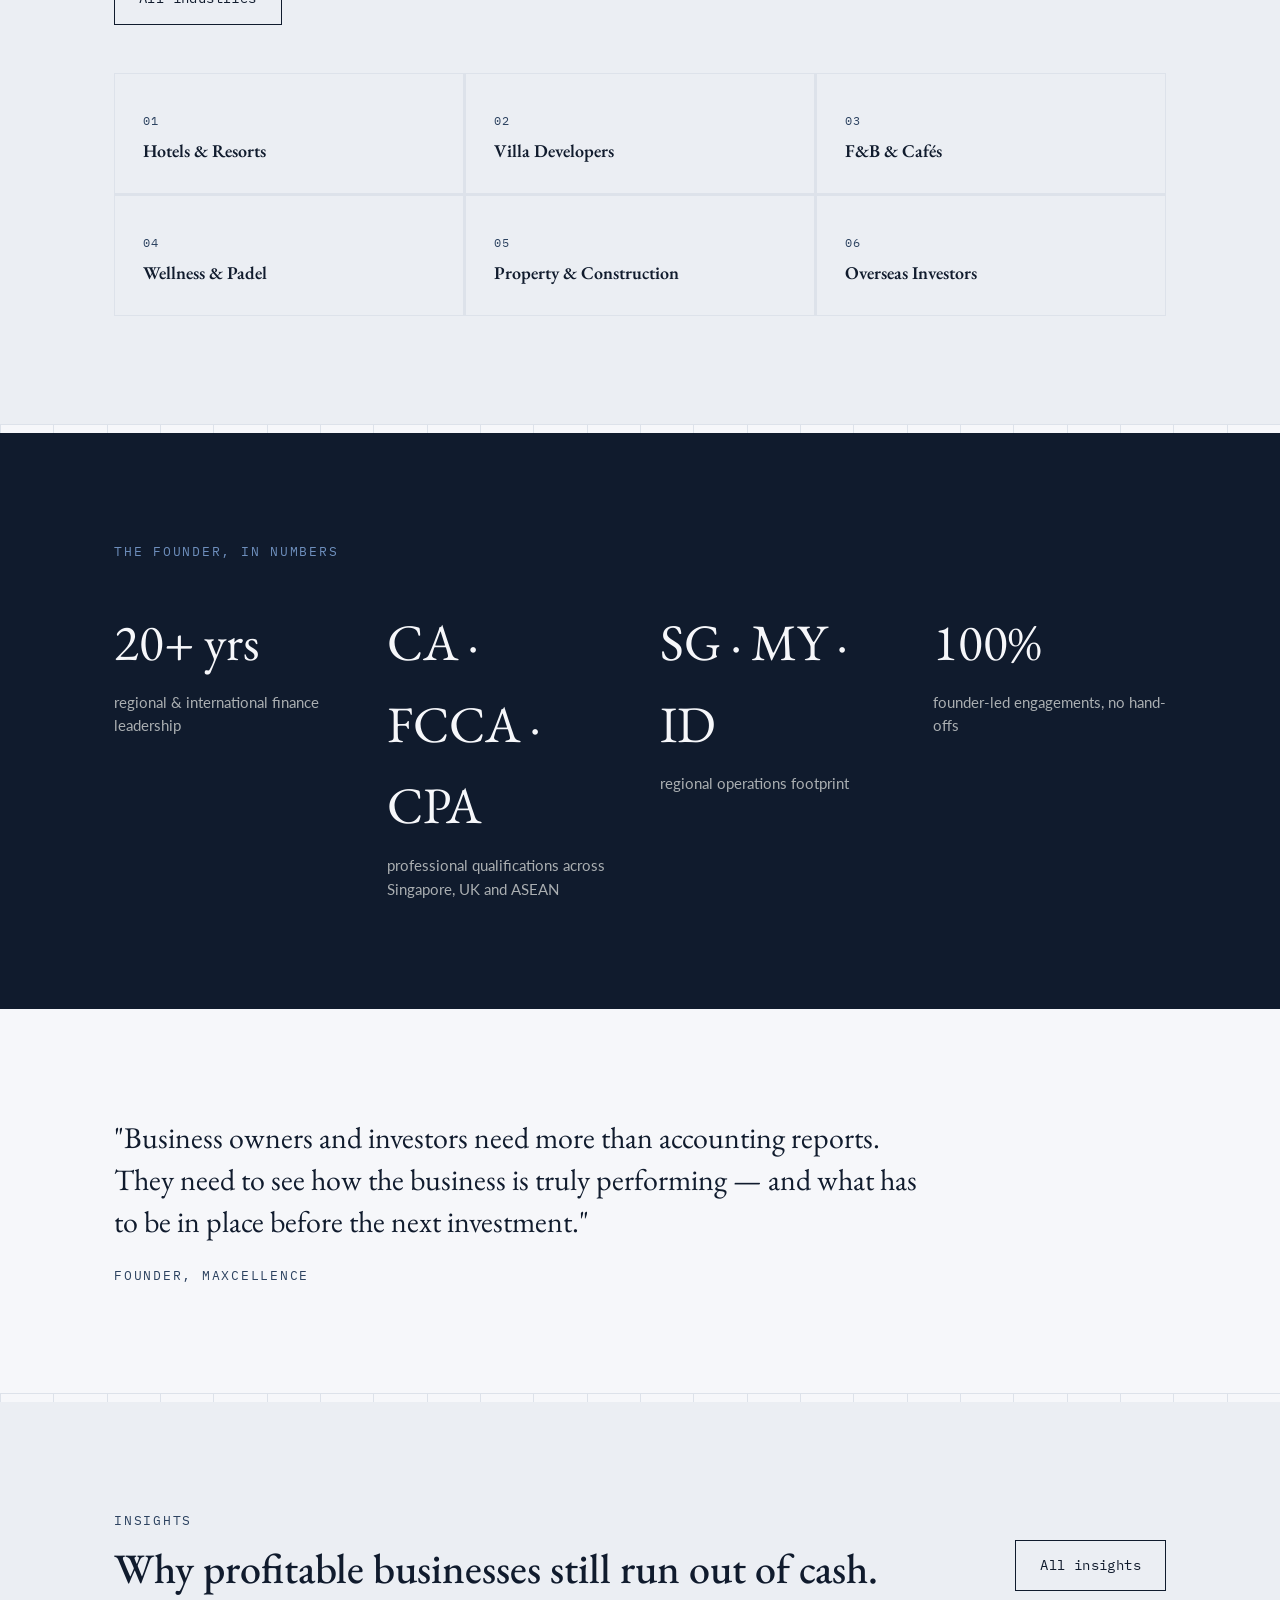
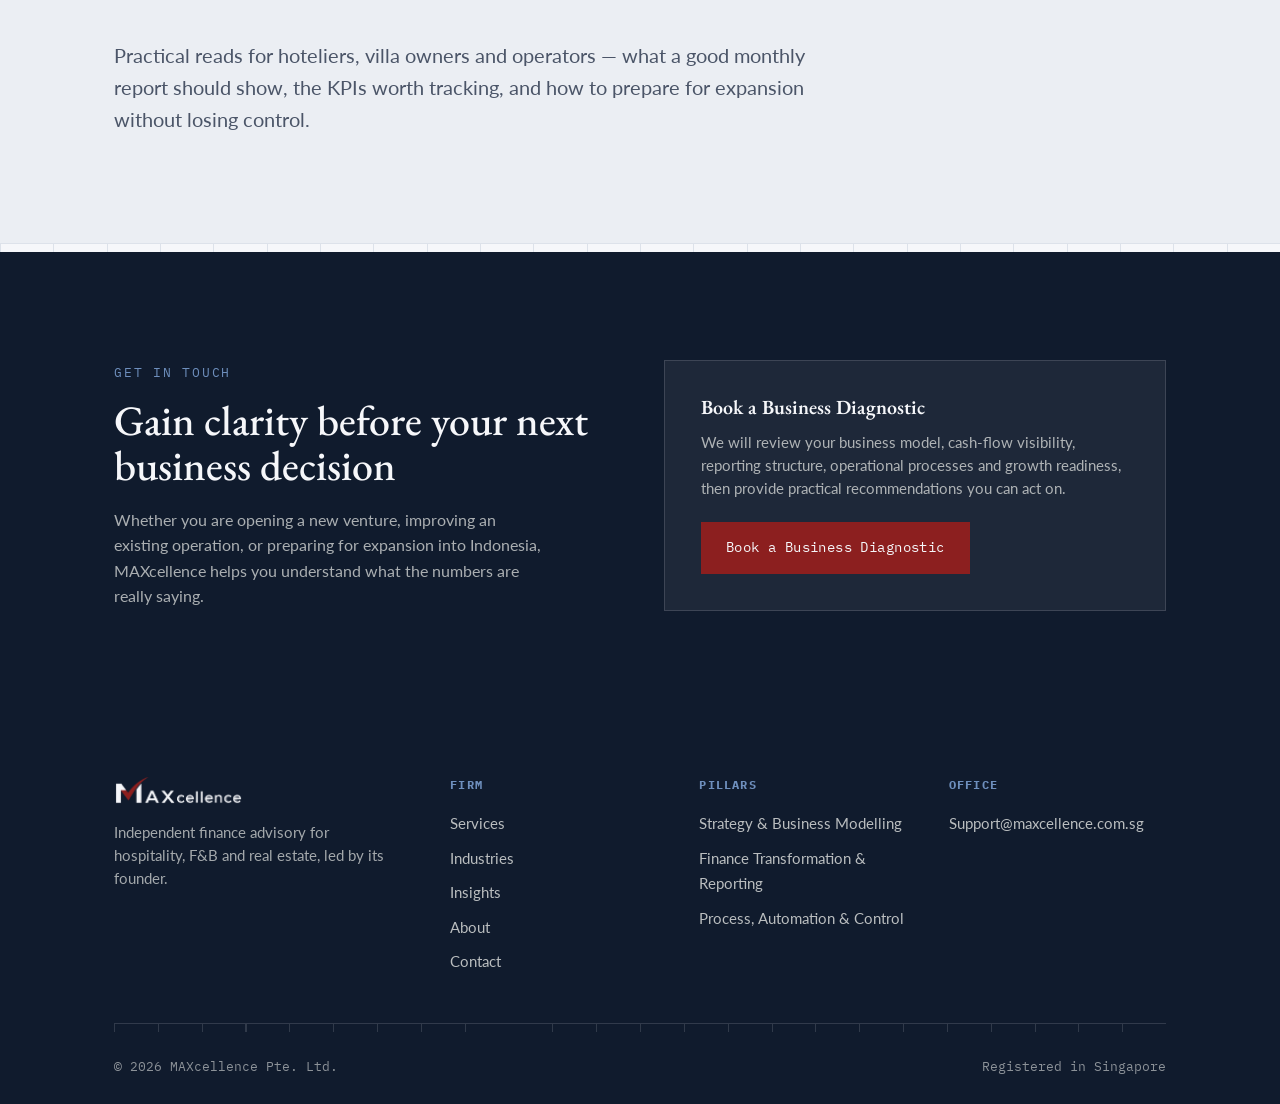
==== commit 5822aace: "update section in Who we work with, update logo dark with red check mark" ====
--- a/index.html
+++ b/index.html
@@ -215,12 +215,12 @@
       <a href="industries.html" class="btn">All industries</a>
     </div>
     <div class="grid-3" style="background:transparent; gap:1px; background-color:var(--line);">
-      <div class="industry-tile reveal"><span class="tile-num">01</span><h3 style="margin-top:10px; font-size:18px;">Hotels &amp; Resorts</h3></div>
-      <div class="industry-tile reveal"><span class="tile-num">02</span><h3 style="margin-top:10px; font-size:18px;">Villa Developers</h3></div>
-      <div class="industry-tile reveal"><span class="tile-num">03</span><h3 style="margin-top:10px; font-size:18px;">F&amp;B &amp; Cafés</h3></div>
-      <div class="industry-tile reveal"><span class="tile-num">04</span><h3 style="margin-top:10px; font-size:18px;">Wellness &amp; Padel</h3></div>
-      <div class="industry-tile reveal"><span class="tile-num">05</span><h3 style="margin-top:10px; font-size:18px;">Property &amp; Construction</h3></div>
-      <div class="industry-tile reveal"><span class="tile-num">06</span><h3 style="margin-top:10px; font-size:18px;">Overseas Investors</h3></div>
+      <a href="industries.html#hotels-resorts" class="industry-tile reveal"><span class="tile-num">01</span><h3 style="margin-top:10px; font-size:18px;">Hotels &amp; Resorts</h3></a>
+      <a href="industries.html#villa-developers" class="industry-tile reveal"><span class="tile-num">02</span><h3 style="margin-top:10px; font-size:18px;">Villa Developers</h3></a>
+      <a href="industries.html#fb-cafes" class="industry-tile reveal"><span class="tile-num">03</span><h3 style="margin-top:10px; font-size:18px;">F&amp;B &amp; Cafés</h3></a>
+      <a href="industries.html#wellness-padel" class="industry-tile reveal"><span class="tile-num">04</span><h3 style="margin-top:10px; font-size:18px;">Wellness &amp; Padel</h3></a>
+      <a href="industries.html#property-construction" class="industry-tile reveal"><span class="tile-num">05</span><h3 style="margin-top:10px; font-size:18px;">Property &amp; Construction</h3></a>
+      <a href="industries.html#overseas-investors" class="industry-tile reveal"><span class="tile-num">06</span><h3 style="margin-top:10px; font-size:18px;">Overseas Investors</h3></a>
     </div>
   </div>
 </section>
--- a/css/styles.css
+++ b/css/styles.css
@@ -520,12 +520,21 @@
 
 /* ---------- industry tiles ---------- */
 .industry-tile{
+  display: block;
   background: var(--paper-alt);
   border: 1px solid var(--line);
   padding: 32px 28px;
+  text-decoration: none;
+  color: inherit;
+  scroll-margin-top: 100px;
   transition: border-color 0.2s ease, background 0.2s ease;
 }
 .industry-tile:hover{ border-color: var(--brass); background: var(--white); }
+.industry-tile:target{
+  border-color: var(--brass);
+  background: var(--white);
+  box-shadow: inset 0 0 0 1px var(--brass);
+}
 .industry-tile .tile-num{
   font-family: var(--mono);
   font-size: 12px;
